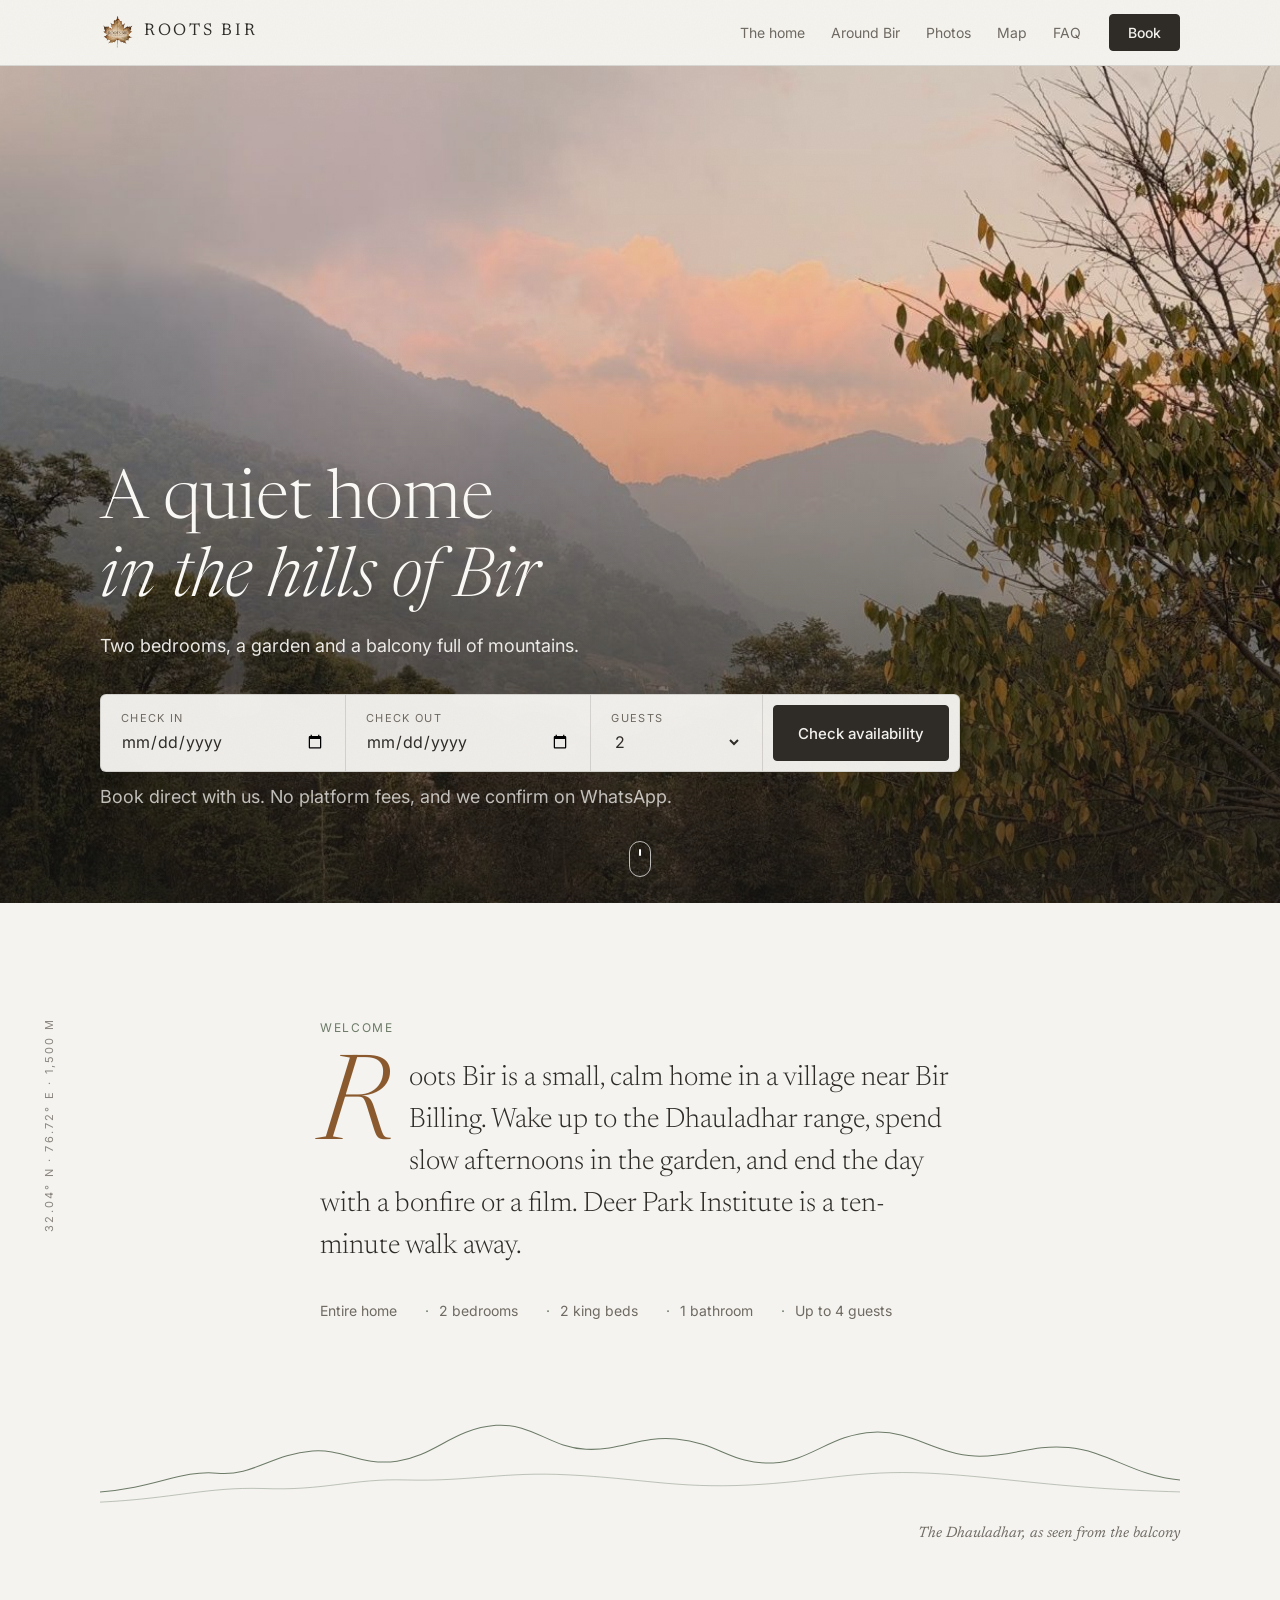
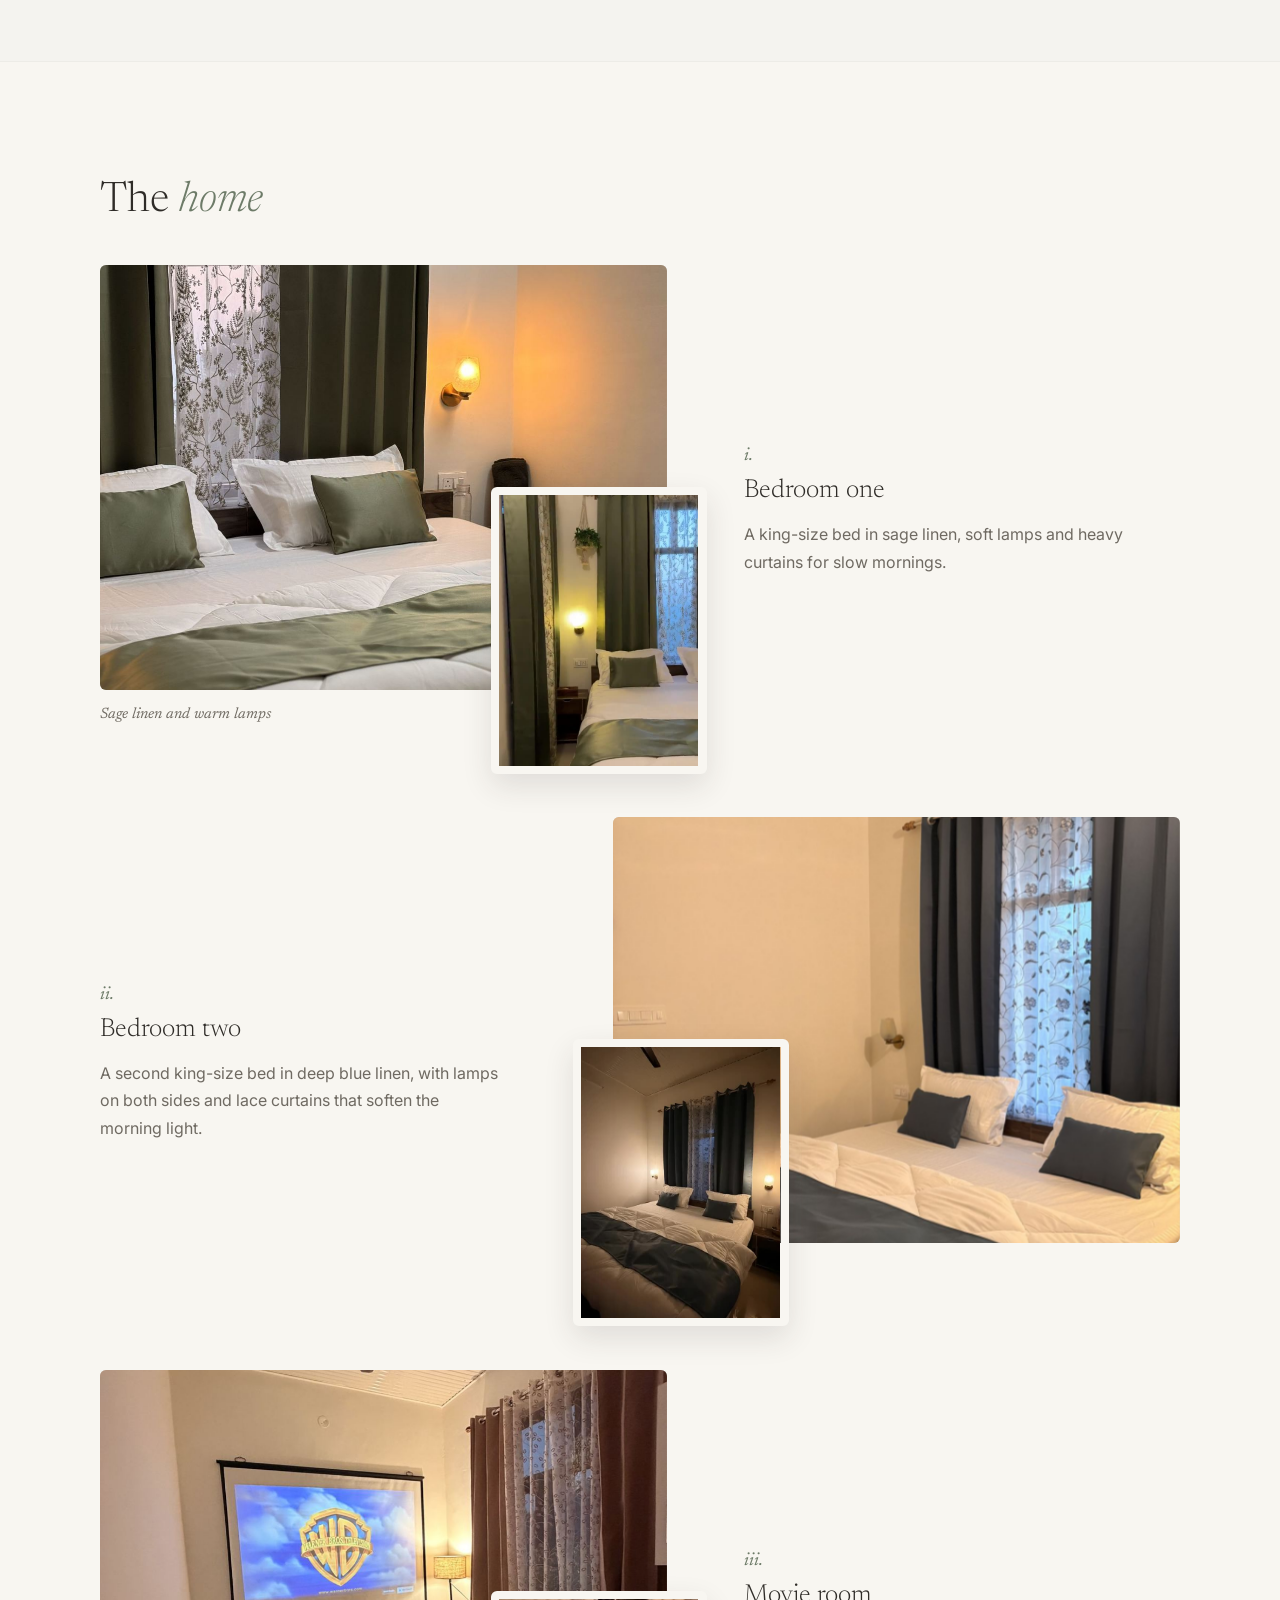
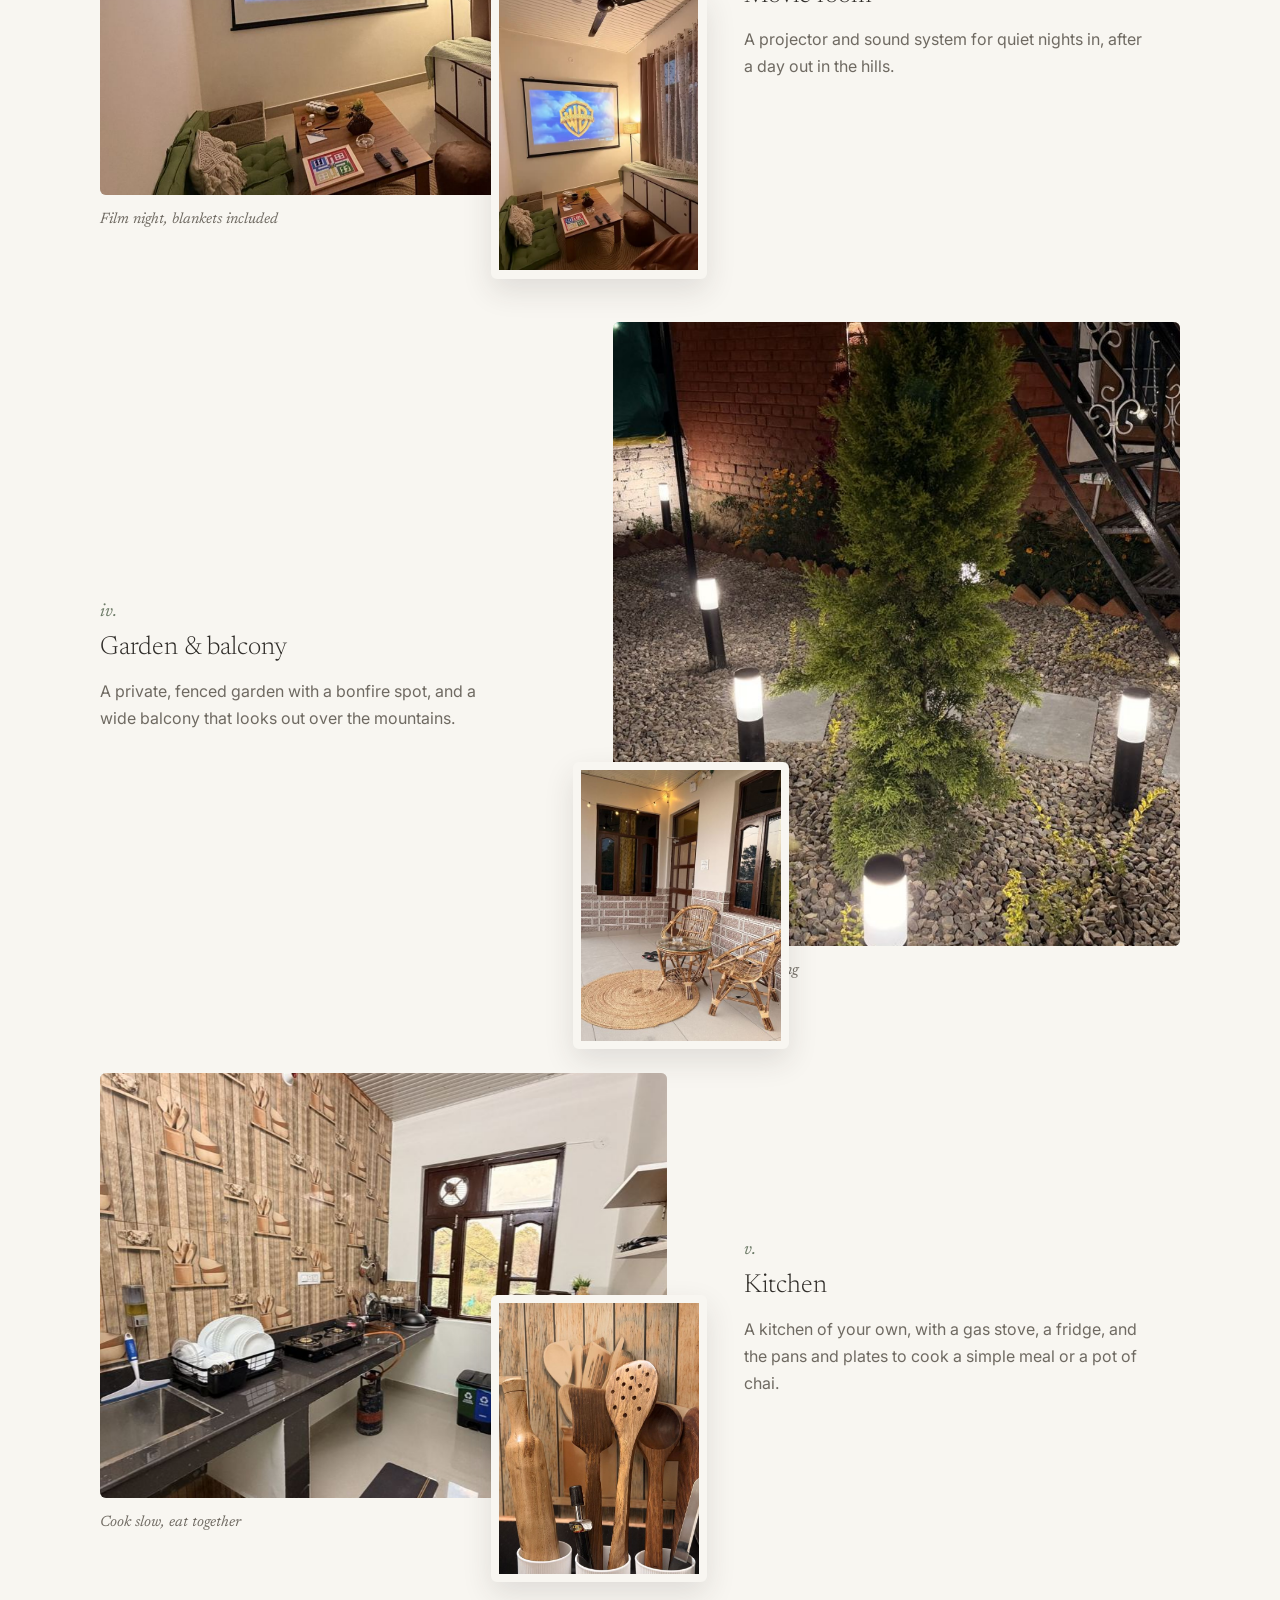
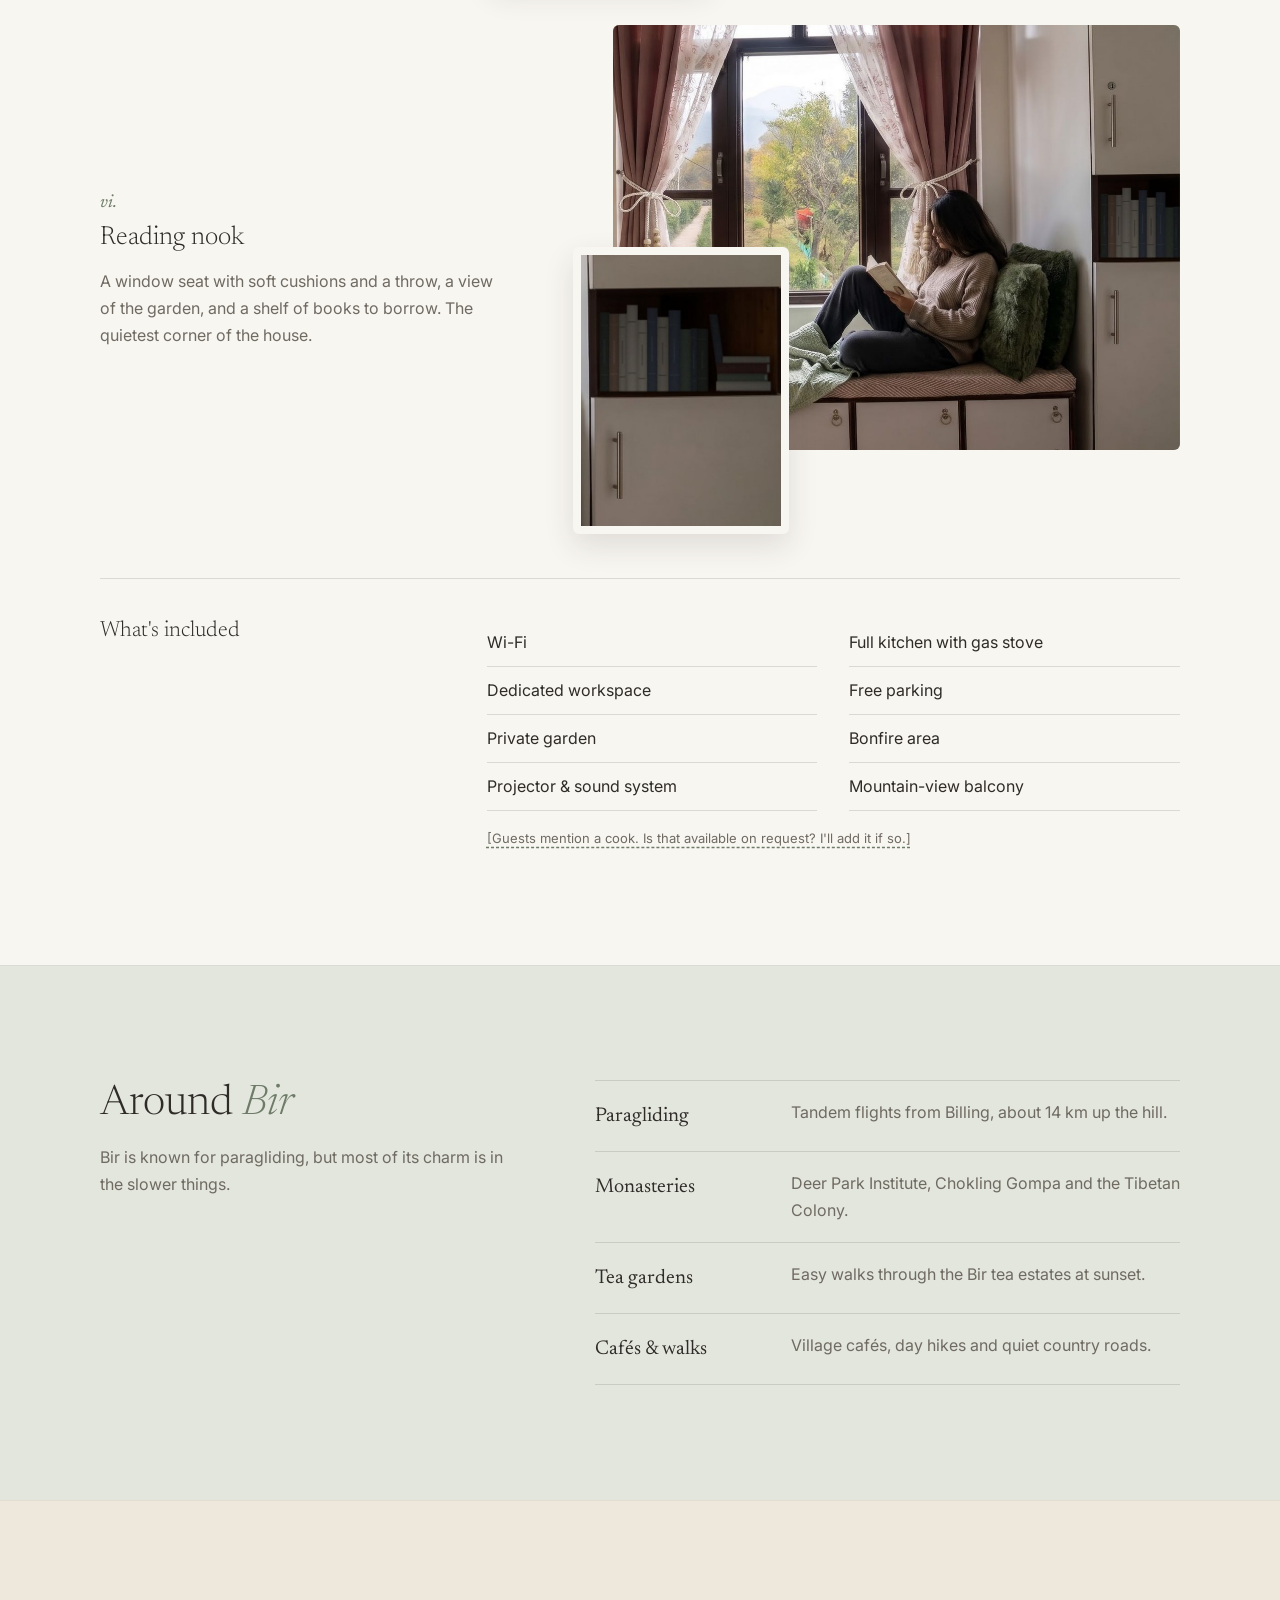
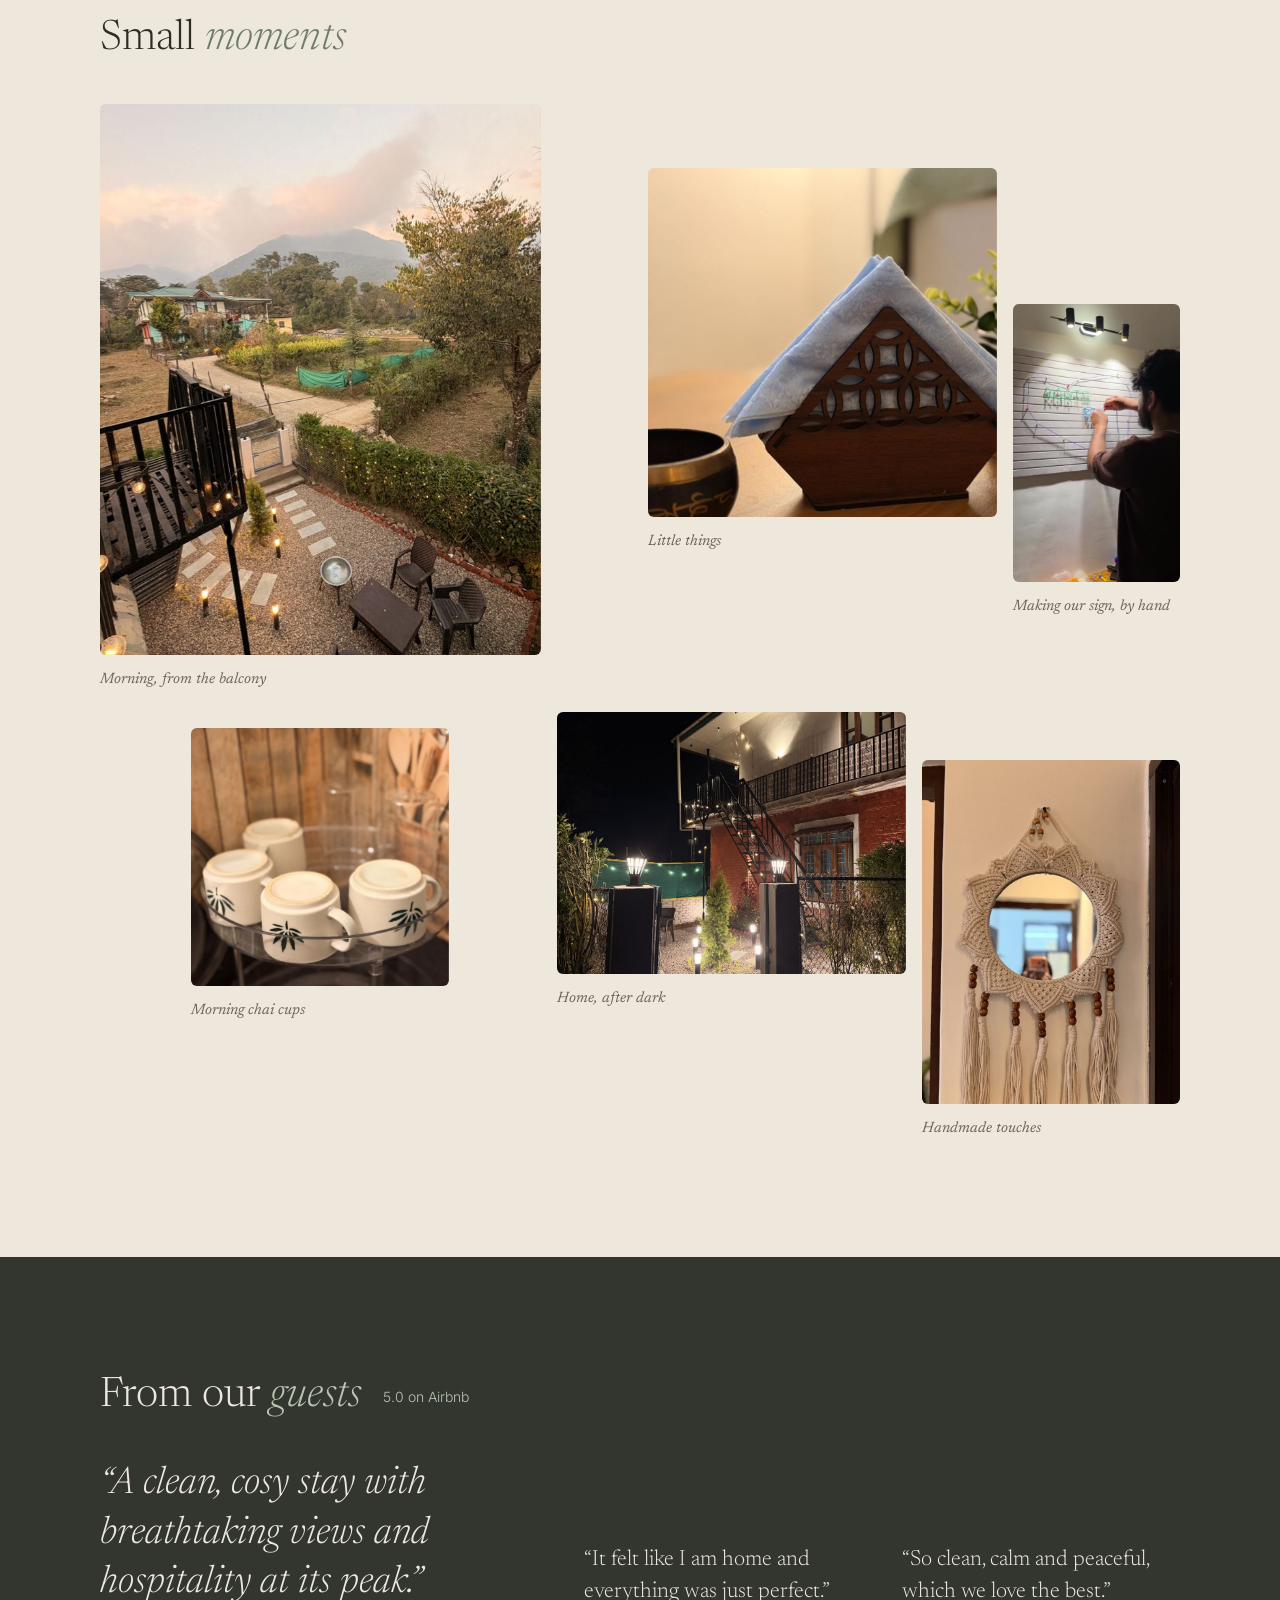
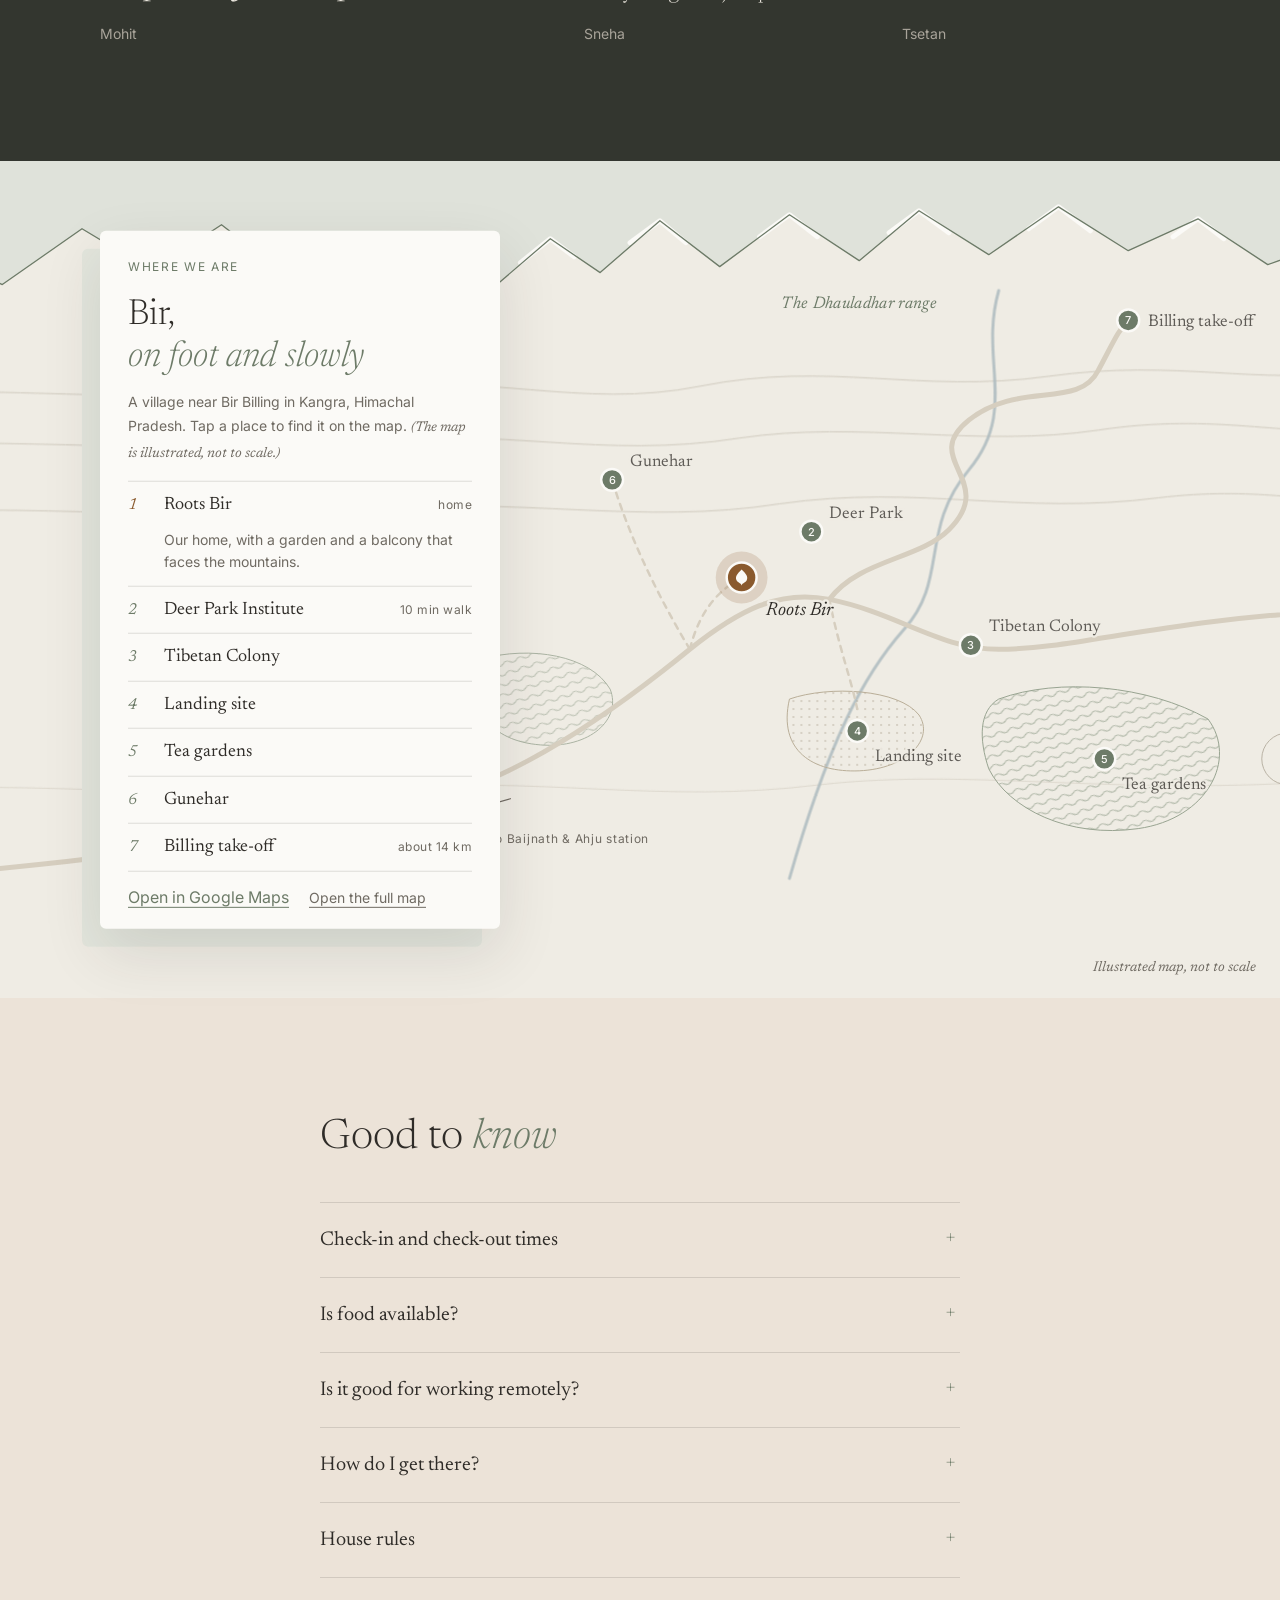
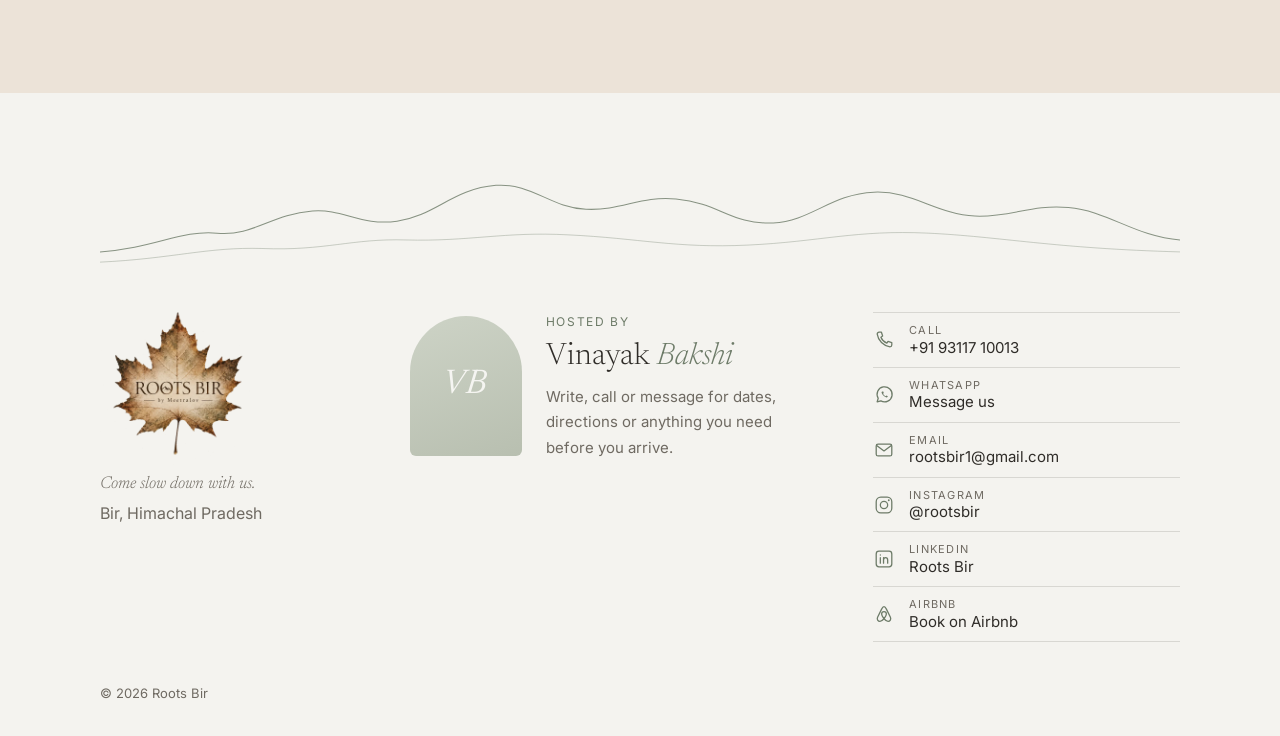
==== index.html @ 194debcd "Guest calendar: no per-date prices, "available" instead of "free" - Dates no longer show a price; lo" ====
<!doctype html>
<html lang="en">
<head>
  <meta charset="utf-8">
  <meta name="viewport" content="width=device-width, initial-scale=1">
  <title>Roots Bir · A quiet home in Bir, Himachal</title>
  <meta name="description" content="Roots Bir is a calm two-bedroom home near Bir Billing, Himachal Pradesh, with a private garden, mountain-view balcony and a movie room.">
  <link rel="preconnect" href="https://fonts.googleapis.com">
  <link rel="preconnect" href="https://fonts.gstatic.com" crossorigin>
  <link href="https://fonts.googleapis.com/css2?family=Newsreader:ital,opsz,wght@0,6..72,300;0,6..72,400;1,6..72,300;1,6..72,400&family=Inter:wght@400;500&display=swap" rel="stylesheet">
  <link rel="icon" type="image/png" href="images/favicon.png">
  <link rel="stylesheet" href="styles.css">
  <link rel="stylesheet" href="map.css">
</head>
<body>

  <!-- Loader: shows for 2 seconds, then fades out (pure CSS, so it can never get stuck) -->
  <div class="loader" aria-hidden="true">
    <div class="loader-inner">
      <img src="images/logo.webp" alt="" class="loader-leaf" width="260" height="263">
      <p class="loader-name">Roots Bir</p>
      <p class="loader-by"><span></span>by Meetralov<span></span></p>
    </div>
  </div>

  <!-- Slim sticky header: name, a few links, one Book button -->
  <header class="top">
    <div class="top-inner">
      <a href="#" class="name"><img class="mark" src="images/logo-mark.png" alt="" width="34" height="34"><span>Roots Bir</span></a>
      <nav class="nav" aria-label="Main">
        <a href="#home">The home</a>
        <a href="#around">Around Bir</a>
        <a href="#photos">Photos</a>
        <a href="#find">Map</a>
        <a href="#faq">FAQ</a>
      </nav>
      <a href="#book" class="btn btn-solid btn-sm">Book</a>
    </div>
  </header>

  <!-- Hero: full-screen time-lapse of the view from the balcony (muted loop), booking bar on top -->
  <section class="hero snap" id="top">
    <video class="hero-video" src="images/hero-timelapse.mp4" poster="images/hero-timelapse-poster.jpg" autoplay muted loop playsinline aria-label="Clouds and light moving over the Dhauladhar, seen from Roots Bir"></video>
    <div class="hero-shade" aria-hidden="true"></div>
    <div class="hero-text">
      <h1>A quiet home <em>in the hills of Bir</em></h1>
      <p>Two bedrooms, a garden and a balcony full of mountains.</p>
      <form class="avail-form" id="avail" aria-label="Check availability">
        <label><span>Check in</span><input type="date" id="ci" required></label>
        <label><span>Check out</span><input type="date" id="co" required></label>
        <label><span>Guests</span>
          <select id="guests"><option>1</option><option selected>2</option><option>3</option><option>4</option></select>
        </label>
        <button type="submit" class="btn btn-solid">Check availability</button>
      </form>
      <p class="avail-note" id="book" aria-live="polite">Bookings are handled securely on Airbnb.</p>
      <button type="button" class="avail-cal-link" id="open-cal" hidden>See available dates</button>
    </div>
    <a class="scroll-cue" href="#intro" aria-label="Scroll to the story"><span></span></a>
  </section>

  <!-- Intro -->
  <section class="block intro snap tone-stone" id="intro" data-label-nav="Welcome">
    <span class="margin-note" aria-hidden="true">32.04° N · 76.72° E · 1,500 m</span>
    <div class="narrow">
      <p class="eyebrow">Welcome</p>
      <p class="intro-text"><span class="drop">R</span>oots Bir is a small, calm home in a village near Bir Billing. Wake up to the Dhauladhar range, spend slow afternoons in the garden, and end the day with a bonfire or a film. Deer Park Institute is a ten-minute walk away.</p>
      <ul class="facts">
        <li>Entire home</li><li>2 bedrooms</li><li>2 king beds</li><li>1 bathroom</li><li>Up to 4 guests</li>
      </ul>
    </div>
    <div class="ridge-wrap"><svg class="ridge" viewBox="0 0 1200 120" preserveAspectRatio="none" aria-hidden="true">
      <path d="M0 96 C60 92 90 70 130 74 C170 78 190 52 236 48 C270 45 290 66 330 60 C372 54 392 22 440 18 C480 15 500 44 540 46 C580 48 600 30 640 34 C690 39 700 64 748 62 C790 60 812 28 860 26 C902 24 930 52 972 54 C1012 56 1034 40 1076 44 C1120 48 1150 78 1200 82" fill="none" stroke="currentColor" stroke-width="1.2" stroke-linecap="round"/>
      <path d="M0 108 C80 104 120 90 180 92 C250 95 280 80 340 82 C410 84 450 72 520 76 C600 80 640 92 720 88 C800 84 840 70 920 74 C1000 78 1060 92 1200 96" fill="none" stroke="currentColor" stroke-width=".8" stroke-linecap="round" opacity=".6"/>
    </svg><p class="ridge-cap">The Dhauladhar, as seen from the balcony</p></div>
  </section>

  <!-- The home: alternating image / text rows -->
  <section class="block snap tone-paper" id="home" data-label-nav="The home">
    <div class="wrap">
      <h2 class="section-title">The <em>home</em></h2>

      <div class="row">
        <figure class="row-fig">
          <div class="photo px row-img" role="img" aria-label="Bedroom with a king bed and sage green linen" style="background-image:url('images/bedroom.jpg')"></div>
          <video class="photo row-inset" src="images/bedroom-pan.mp4" poster="images/bedroom-pan-poster.jpg" autoplay muted loop playsinline aria-label="A slow look around the bedroom"></video>
          <figcaption>Sage linen and warm lamps</figcaption>
        </figure>
        <div class="row-text">
          <span class="row-num">i.</span><h3>Bedroom one</h3>
          <p>A king-size bed in sage linen, soft lamps and heavy curtains for slow mornings.</p>
        </div>
      </div>

      <div class="row flip">
        <figure class="row-fig">
          <div class="photo px row-img" role="img" aria-label="Second bedroom with a king bed and deep blue linen" style="background-image:url('images/bedroom-3.jpg')"></div>
          <video class="photo row-inset" src="images/bedroom2-pan.mp4" poster="images/bedroom2-pan-poster.jpg" autoplay muted loop playsinline aria-label="A slow look around the second bedroom"></video>
          <figcaption>Deep blue, and very still</figcaption>
        </figure>
        <div class="row-text">
          <span class="row-num">ii.</span><h3>Bedroom two</h3>
          <p>A second king-size bed in deep blue linen, with lamps on both sides and lace curtains that soften the morning light.</p>
        </div>
      </div>

      <div class="row">
        <figure class="row-fig">
          <div class="photo px row-img" role="img" aria-label="Movie room with projector screen and floor seating" style="background-image:url('images/movie-room.jpg')"></div>
          <video class="photo row-inset" src="images/movie-room-pan.mp4" poster="images/movie-room-pan-poster.jpg" autoplay muted loop playsinline aria-label="A slow look around the movie room"></video>
          <figcaption>Film night, blankets included</figcaption>
        </figure>
        <div class="row-text">
          <span class="row-num">iii.</span><h3>Movie room</h3>
          <p>A projector and sound system for quiet nights in, after a day out in the hills.</p>
        </div>
      </div>

      <div class="row flip">
        <figure class="row-fig">
          <div class="photo px row-img tall" role="img" aria-label="The garden lit up at night" style="background-image:url('images/garden-night.jpg')"></div>
          <div class="photo row-inset" role="img" aria-label="Balcony with cane chairs" style="background-image:url('images/balcony.jpg')"></div>
          <figcaption>The garden, lit for the evening</figcaption>
        </figure>
        <div class="row-text">
          <span class="row-num">iv.</span><h3>Garden &amp; balcony</h3>
          <p>A private, fenced garden with a bonfire spot, and a wide balcony that looks out over the mountains.</p>
        </div>
      </div>

      <div class="row">
        <figure class="row-fig">
          <div class="photo px row-img" role="img" aria-label="The kitchen with stove and fridge" style="background-image:url('images/kitchen.jpg')"></div>
          <div class="photo row-inset" role="img" aria-label="Wooden spoons by the stove" style="background-image:url('images/kitchen-spoons.jpg')"></div>
          <figcaption>Cook slow, eat together</figcaption>
        </figure>
        <div class="row-text">
          <span class="row-num">v.</span><h3>Kitchen</h3>
          <p>A kitchen of your own, with a gas stove, a fridge, and the pans and plates to cook a simple meal or a pot of chai.</p>
        </div>
      </div>

      <div class="row flip">
        <figure class="row-fig">
          <div class="photo px row-img" role="img" aria-label="Window seat with cushions, a throw and a floor lamp" style="background-image:url('images/reading-nook.jpg')"></div>
          <div class="photo row-inset" role="img" aria-label="Open shelf with books" style="background-image:url('images/reading-shelf.jpg')"></div>
          <figcaption>Pick a book, stay a while</figcaption>
        </figure>
        <div class="row-text">
          <span class="row-num">vi.</span><h3>Reading nook</h3>
          <p>A window seat with soft cushions and a throw, a view of the garden, and a shelf of books to borrow. The quietest corner of the house.</p>
        </div>
      </div>

      <div class="amen">
        <h3>What's included</h3>
        <ul>
          <li>Wi-Fi</li><li>Full kitchen with gas stove</li><li>Dedicated workspace</li><li>Free parking</li>
          <li>Private garden</li><li>Bonfire area</li><li>Projector &amp; sound system</li><li>Mountain-view balcony</li>
        </ul>
        <p class="ph small">[Guests mention a cook. Is that available on request? I'll add it if so.]</p>
      </div>
    </div>
  </section>

  <!-- Around Bir: simple list -->
  <section class="block snap tone-sage" id="around" data-label-nav="Around Bir">
    <div class="wrap two-col">
      <div>
        <h2 class="section-title">Around <em>Bir</em></h2>
        <p class="muted">Bir is known for paragliding, but most of its charm is in the slower things.</p>
      </div>
      <dl class="list">
        <div><dt>Paragliding</dt><dd>Tandem flights from Billing, about 14 km up the hill.</dd></div>
        <div><dt>Monasteries</dt><dd>Deer Park Institute, Chokling Gompa and the Tibetan Colony.</dd></div>
        <div><dt>Tea gardens</dt><dd>Easy walks through the Bir tea estates at sunset.</dd></div>
        <div><dt>Cafés &amp; walks</dt><dd>Village cafés, day hikes and quiet country roads.</dd></div>
      </dl>
    </div>
  </section>

  <!-- Photos: simple even grid -->
  <section class="block snap tone-sand" id="photos" data-label-nav="Moments">
    <div class="wrap">
      <h2 class="section-title">Small <em>moments</em></h2>
      <!-- Photos and clips are in images/ (converted from the originals, location data removed). -->
      <div class="collage">
        <figure class="c1"><div class="photo px" role="img" aria-label="View over the garden from the balcony" style="background-image:url('images/balcony-view.jpg')"></div><figcaption>Morning, from the balcony</figcaption></figure>
        <figure class="c2"><div class="photo px" role="img" aria-label="Napkin holder and singing bowl" style="background-image:url('images/little-things.jpg')"></div><figcaption>Little things</figcaption></figure>
        <figure class="c3"><video class="photo" src="images/making-the-sign.mp4" poster="images/making-the-sign-poster.jpg" autoplay muted loop playsinline aria-label="Making the Roots sign by hand"></video><figcaption>Making our sign, by hand</figcaption></figure>
        <figure class="c4"><div class="photo px" role="img" aria-label="Chai cups" style="background-image:url('images/chai-cups.jpg')"></div><figcaption>Morning chai cups</figcaption></figure>
        <figure class="c5"><div class="photo px" role="img" aria-label="The house lit up at night" style="background-image:url('images/house-night.jpg')"></div><figcaption>Home, after dark</figcaption></figure>
        <figure class="c6"><div class="photo px" role="img" aria-label="Macramé mirror" style="background-image:url('images/mirror.jpg')"></div><figcaption>Handmade touches</figcaption></figure>
      </div>
    </div>
  </section>

  <!-- Reviews -->
  <section class="block snap tone-ink" id="reviews" data-label-nav="Guests">
    <div class="wrap">
      <h2 class="section-title">From our <em>guests</em> <span class="rating">5.0 on Airbnb</span></h2>
      <div class="reviews">
        <figure class="feature"><blockquote>“A clean, cosy stay with breathtaking views and hospitality at its peak.”</blockquote><figcaption>Mohit</figcaption></figure>
        <figure><blockquote>“It felt like I am home and everything was just perfect.”</blockquote><figcaption>Sneha</figcaption></figure>
        <figure><blockquote>“So clean, calm and peaceful, which we love the best.”</blockquote><figcaption>Tsetan</figcaption></figure>
      </div>
    </div>
  </section>

  <!-- Map: illustrated map of Bir, full screen, with the place list on a paper panel -->
  <section class="snap map-section" id="find" data-label-nav="Map">
    <div class="map-stage">
      <!-- The illustrated map fills the screen -->
      <div class="map-canvas">
        <svg viewBox="-440 -20 1440 840" data-vb-wide="-440 -20 1440 840" data-vb-narrow="190 96 720 600" preserveAspectRatio="xMidYMid slice" role="img" aria-labelledby="map-t">
          <title id="map-t">Illustrated map of Bir showing Roots Bir and nearby places</title>
          <defs>
            <pattern id="tea" width="14" height="10" patternUnits="userSpaceOnUse" patternTransform="rotate(-18)">
              <path d="M0 5 Q3.5 2 7 5 T14 5" fill="none" stroke="#8f9c88" stroke-width="1.1" opacity=".7"/>
            </pattern>
            <pattern id="field" width="8" height="8" patternUnits="userSpaceOnUse">
              <circle cx="2" cy="2" r=".9" fill="#a99f8c" opacity=".55"/>
            </pattern>
          </defs>

          <rect x="-500" y="-40" width="1560" height="900" fill="#efece4"/>

          <!-- Dhauladhar: snowy ridge across the north -->
          <g class="ridge-n">
            <path d="M-500 120 L-430 70 L-360 104 L-280 48 L-210 90 L-140 44 L-70 98 L0 150 L70 96 L120 118 L190 58 L240 92 L300 40 L360 86 L430 34 L500 80 L560 30 L630 74 L700 26 L770 70 L840 38 L910 84 L1000 52 L1060 70 L1060 -40 L-500 -40 Z" fill="#dfe2da"/>
            <path d="M160 82 L190 58 L214 76 M270 62 L300 40 L326 62 M400 56 L430 34 L458 56 M530 52 L560 30 L590 52 M670 48 L700 26 L732 50 M815 56 L840 38 L866 58" fill="none" stroke="#fbfaf7" stroke-width="5" stroke-linejoin="round" stroke-linecap="round"/>
            <path d="M-500 120 L-430 70 L-360 104 L-280 48 L-210 90 L-140 44 L-70 98 L0 150 L70 96 L120 118 L190 58 L240 92 L300 40 L360 86 L430 34 L500 80 L560 30 L630 74 L700 26 L770 70 L840 38 L910 84 L1000 52 L1060 70" fill="none" stroke="#6d7b68" stroke-width="1.3" stroke-linejoin="round"/>
            <text x="500" y="128" class="m-region">The Dhauladhar range</text>
          </g>

          <!-- contour lines -->
          <g fill="none" stroke="#c9c3b6" stroke-width="1" opacity=".8">
            <path d="M-500 214 C-380 204 -200 226 0 210 C120 190 220 230 340 206 C470 180 560 214 690 196 C820 178 900 206 1000 190"/>
            <path d="M-500 266 C-360 256 -180 276 0 262 C140 246 240 280 380 258 C500 240 620 268 740 250 C860 232 930 258 1000 248"/>
            <path d="M-500 334 C-340 322 -160 344 0 330 C160 316 280 346 420 324 C560 304 660 336 800 318 C900 306 950 324 1000 318"/>
            <path d="M-500 612 C-320 600 -160 624 0 610 C180 596 300 626 460 606 C620 588 760 620 1000 600" opacity=".6"/>
          </g>

          <!-- stream coming down from the hills -->
          <path d="M640 110 C620 180 660 230 610 290 C560 350 590 400 545 450 C505 495 470 560 430 700" fill="none" stroke="#a9b8bd" stroke-width="3" stroke-linecap="round" opacity=".8"/>

          <!-- tea gardens -->
          <path d="M640 520 C700 498 790 506 850 540 C880 580 850 640 780 650 C710 660 650 630 630 590 C620 560 620 532 640 520 Z" fill="url(#tea)" stroke="#8f9c88" stroke-width="1" opacity=".9"/>
          <path d="M120 480 C170 466 230 476 250 510 C262 540 230 570 180 566 C130 562 104 530 120 480 Z" fill="url(#tea)" stroke="#8f9c88" stroke-width="1" opacity=".7"/>

          <!-- landing field -->
          <path d="M430 520 C470 506 540 510 560 536 C576 560 548 590 500 592 C454 594 418 572 430 520 Z" fill="url(#field)" stroke="#b9ae98" stroke-width="1"/>

          <!-- roads -->
          <g fill="none" stroke-linecap="round" stroke-linejoin="round">
            <path class="road" d="M-500 700 C-300 690 -120 660 0 640 C120 620 220 560 330 470 C380 430 420 410 470 420 C540 434 580 470 640 470 C720 470 800 440 1000 430"/>
            <path class="road" d="M470 420 C500 380 560 380 590 350 C640 300 560 280 610 240 C660 200 720 230 740 190 C756 160 760 150 770 140"/>
            <path class="lane" d="M330 470 C340 430 360 410 382 398"/>
            <path class="lane" d="M330 470 C300 420 270 360 252 300"/>
            <path class="lane" d="M470 420 C480 470 492 500 498 530"/>
          </g>

          <!-- off-map pointer -->
          <g class="m-off">
            <path d="M150 620 L108 632 M108 632 L120 620 M108 632 L122 640" fill="none" stroke="#6f6a62" stroke-width="1.2" stroke-linecap="round"/>
            <text x="130" y="664">to Baijnath &amp; Ahju station</text>
          </g>

          <!-- compass -->
          <g transform="translate(930 580)" class="m-compass">
            <circle r="26" fill="none" stroke="#b9b2a4"/>
            <path d="M0 -20 L6 4 L0 0 L-6 4 Z" fill="#6d7b68"/>
            <text y="-32" text-anchor="middle">N</text>
          </g>

          <!-- pins (positions match the list) -->
          <g class="pins">
            <g class="pin pin-home" data-place="1" transform="translate(382 398)" tabindex="0" role="button" aria-label="1, Roots Bir">
              <circle r="26" class="halo"/>
              <circle r="15" class="dot"/>
              <path d="M0 -8 C4 -4 7 -1 5 3 C3 6 1 5 0 8 C-1 5 -3 6 -5 3 C-7 -1 -4 -4 0 -8 Z" fill="#fbfaf7"/>
              <text class="m-label" x="24" y="38">Roots Bir</text>
            </g>
            <g class="pin" data-place="2" transform="translate(452 352)" tabindex="0" role="button" aria-label="2, Deer Park Institute">
              <circle r="20" class="halo"/><circle r="11" class="dot"/><text class="num" y="4">2</text>
              <text class="m-label" x="18" y="-14">Deer Park</text>
            </g>
            <g class="pin" data-place="3" transform="translate(612 466)" tabindex="0" role="button" aria-label="3, Tibetan Colony">
              <circle r="20" class="halo"/><circle r="11" class="dot"/><text class="num" y="4">3</text>
              <text class="m-label" x="18" y="-14">Tibetan Colony</text>
            </g>
            <g class="pin" data-place="4" transform="translate(498 552)" tabindex="0" role="button" aria-label="4, Landing site">
              <circle r="20" class="halo"/><circle r="11" class="dot"/><text class="num" y="4">4</text>
              <text class="m-label" x="18" y="30">Landing site</text>
            </g>
            <g class="pin" data-place="5" transform="translate(746 580)" tabindex="0" role="button" aria-label="5, Tea gardens">
              <circle r="20" class="halo"/><circle r="11" class="dot"/><text class="num" y="4">5</text>
              <text class="m-label" x="18" y="30">Tea gardens</text>
            </g>
            <g class="pin" data-place="6" transform="translate(252 300)" tabindex="0" role="button" aria-label="6, Gunehar village">
              <circle r="20" class="halo"/><circle r="11" class="dot"/><text class="num" y="4">6</text>
              <text class="m-label" x="18" y="-14">Gunehar</text>
            </g>
            <g class="pin" data-place="7" transform="translate(770 140)" tabindex="0" role="button" aria-label="7, Billing take-off">
              <circle r="20" class="halo"/><circle r="11" class="dot"/><text class="num" y="4">7</text>
              <text class="m-label" x="20" y="6">Billing take-off</text>
            </g>
          </g>
        </svg>
        <p class="map-note">Illustrated map, not to scale</p>
      </div>

      <!-- Two offset paper panels with the place list -->
      <aside class="map-panel">
        <div class="panel-back" aria-hidden="true"></div>
        <div class="panel-front">
          <p class="eyebrow">Where we are</p>
          <h2 class="map-h">Bir, <em>on foot and slowly</em></h2>
          <p class="panel-lede">A village near Bir Billing in Kangra, Himachal Pradesh. Tap a place to find it on the map. <span class="lede-note">(The map is illustrated, not to scale.)</span></p>
          <ol class="places">
            <li data-place="1" class="is-home">
              <button type="button"><span class="n">1</span><span class="t">Roots Bir</span><span class="d">home</span></button>
              <p>Our home, with a garden and a balcony that faces the mountains.</p>
            </li>
            <li data-place="2">
              <button type="button"><span class="n">2</span><span class="t">Deer Park Institute</span><span class="d">10 min walk</span></button>
              <p>A quiet centre for study and meditation, an easy walk from the house.</p>
            </li>
            <li data-place="3">
              <button type="button"><span class="n">3</span><span class="t">Tibetan Colony</span></button>
              <p>Chokling Gompa, small cafés and the heart of Bir's Tibetan community.</p>
            </li>
            <li data-place="4">
              <button type="button"><span class="n">4</span><span class="t">Landing site</span></button>
              <p>Where the paragliders come down. Lovely at sunset, even if you don't fly.</p>
            </li>
            <li data-place="5">
              <button type="button"><span class="n">5</span><span class="t">Tea gardens</span></button>
              <p>The Bir tea estates, for a slow walk between the rows.</p>
            </li>
            <li data-place="6">
              <button type="button"><span class="n">6</span><span class="t">Gunehar</span></button>
              <p>An old village of slate-roofed houses and quiet lanes.</p>
            </li>
            <li data-place="7">
              <button type="button"><span class="n">7</span><span class="t">Billing take-off</span><span class="d">about 14 km</span></button>
              <p>The paragliding take-off, high up the hill road.</p>
            </li>
          </ol>
          <div class="panel-foot">
            <a class="link" href="https://maps.google.com/?q=Bir,+Himachal+Pradesh" target="_blank" rel="noopener">Open in Google Maps</a>
            <a class="link link-quiet" href="map.html">Open the full map</a>
          </div>
        </div>
      </aside>
    </div>
  </section>

  <!-- FAQ -->
  <section class="block snap tone-clay" id="faq" data-label-nav="FAQ">
    <div class="narrow">
      <h2 class="section-title">Good to <em>know</em></h2>
      <details><summary>Check-in and check-out times</summary><p class="ph">[Add your times, e.g. check-in from 1 pm, check-out by 11 am.]</p></details>
      <details><summary>Is food available?</summary><p>The kitchen is fully equipped with a gas stove. <span class="ph">[Add whether a cook or meals can be arranged.]</span></p></details>
      <details><summary>Is it good for working remotely?</summary><p>Yes. There's Wi-Fi and a dedicated workspace.</p></details>
      <details><summary>How do I get there?</summary><p>The nearest airport is Kangra (Gaggal), about two hours away. Overnight buses run from Delhi to Bir. We're happy to help with directions.</p></details>
      <details><summary>House rules</summary><p class="ph">[Add pets, smoking, quiet hours and anything else guests should know.]</p></details>
    </div>
  </section>

  <!-- Closing + footer -->
  <!-- Closing: host and every way to reach us, once -->
  <footer class="foot" id="host">
    <div class="ridge-wrap foot-ridge"><svg class="ridge" viewBox="0 0 1200 120" preserveAspectRatio="none" aria-hidden="true">
      <path d="M0 96 C60 92 90 70 130 74 C170 78 190 52 236 48 C270 45 290 66 330 60 C372 54 392 22 440 18 C480 15 500 44 540 46 C580 48 600 30 640 34 C690 39 700 64 748 62 C790 60 812 28 860 26 C902 24 930 52 972 54 C1012 56 1034 40 1076 44 C1120 48 1150 78 1200 82" fill="none" stroke="currentColor" stroke-width="1.2" stroke-linecap="round"/>
      <path d="M0 108 C80 104 120 90 180 92 C250 95 280 80 340 82 C410 84 450 72 520 76 C600 80 640 92 720 88 C800 84 840 70 920 74 C1000 78 1060 92 1200 96" fill="none" stroke="currentColor" stroke-width=".8" stroke-linecap="round" opacity=".6"/>
    </svg></div>
    <div class="wrap foot-grid">
      <div class="foot-brand">
        <img class="foot-logo" src="images/logo.webp" alt="Roots Bir by Meetralov" width="180" height="182">
        <p class="sign"><em>Come slow down with us.</em></p>
        <p class="muted">Bir, Himachal Pradesh</p>
      </div>
      <div class="foot-host">
        <!-- Replace with Vinayak's photo: images/host.jpg -->
        <div class="host-ph" role="img" aria-label="Photo of Vinayak Bakshi, coming soon"><span>VB</span></div>
        <div>
          <p class="eyebrow">Hosted by</p>
          <h2 class="host-name">Vinayak <em>Bakshi</em></h2>
          <p class="muted">Write, call or message for dates, directions or anything you need before you arrive.</p>
        </div>
      </div>
      <ul class="contact-list">
          <li><a href="tel:+919311710013"><svg viewBox="0 0 24 24" aria-hidden="true"><path d="M6.6 3.5h2.6l1.3 4.1-1.9 1.3a12 12 0 0 0 6.5 6.5l1.3-1.9 4.1 1.3v2.6a2 2 0 0 1-2 2A16.5 16.5 0 0 1 4.6 5.5a2 2 0 0 1 2-2Z"/></svg><span><small>Call</small>+91 93117 10013</span></a></li>
          <li><a href="https://wa.me/919311710013" target="_blank" rel="noopener"><svg viewBox="0 0 24 24" aria-hidden="true"><path d="M4.5 19.5l1.2-3.9A8.2 8.2 0 1 1 8.6 18.4Z"/><path d="M9.3 8.6c.2 2.6 3.2 5.6 5.9 6l1.1-1.2-1.7-.9-.8.8c-1.1-.5-2.3-1.7-2.8-2.8l.8-.8-.8-1.7Z" class="fill"/></svg><span><small>WhatsApp</small>Message us</span></a></li>
          <li><a href="mailto:rootsbir1@gmail.com"><svg viewBox="0 0 24 24" aria-hidden="true"><rect x="3.5" y="5.5" width="17" height="13" rx="2"/><path d="M4 7l8 6 8-6"/></svg><span><small>Email</small>rootsbir1@gmail.com</span></a></li>
          <li><a href="https://www.instagram.com/rootsbir/" target="_blank" rel="noopener"><svg viewBox="0 0 24 24" aria-hidden="true"><rect x="3.5" y="3.5" width="17" height="17" rx="5"/><circle cx="12" cy="12" r="4"/><circle cx="17.2" cy="6.8" r="1" class="fill"/></svg><span><small>Instagram</small>@rootsbir</span></a></li>
          <li><a href="https://www.linkedin.com/showcase/roots-bir/about/" target="_blank" rel="noopener"><svg viewBox="0 0 24 24" aria-hidden="true"><rect x="3.5" y="3.5" width="17" height="17" rx="3"/><path d="M8 10.5v6M8 7.6v.1M11.5 16.5v-6M11.5 13c0-1.6 1-2.6 2.3-2.6 1.4 0 2.2.9 2.2 2.6v3.5"/></svg><span><small>LinkedIn</small>Roots Bir</span></a></li>
          <li><a href="https://www.airbnb.co.in/rooms/1797625331066146081" target="_blank" rel="noopener"><svg viewBox="0 0 24 24" aria-hidden="true"><path d="M12 4c-1.2 0-1.8 1-2.6 2.7L5 15.6c-1 2.2.4 4.4 2.6 4.4 1.5 0 2.8-1 4.4-2.8 1.6 1.8 2.9 2.8 4.4 2.8 2.2 0 3.6-2.2 2.6-4.4L14.6 6.7C13.8 5 13.2 4 12 4Z"/><path d="M12 17.2c-1.6-2-2.6-3.8-2.6-5.2a2.6 2.6 0 0 1 5.2 0c0 1.4-1 3.2-2.6 5.2Z"/></svg><span><small>Airbnb</small>Book on Airbnb</span></a></li>
      </ul>
    </div>
    <p class="wrap copy">© <span id="year"></span> Roots Bir</p>
  </footer>

  <!-- Mobile: booking button always within reach -->
  <a href="#book" class="mobile-book btn btn-solid">Check availability</a>

  <!-- Direct booking: opens after the dates are confirmed free (see booking.js) -->
  <dialog class="book-dialog" id="book-dialog" aria-labelledby="bd-title">
    <button type="button" class="bd-close" aria-label="Close">&times;</button>
    <h2 id="bd-title">Choose your <em>dates</em></h2>
    <!-- Step 1: read top to bottom: status, chosen dates, calendar, then price + Continue -->
    <div class="bd-step1">
      <p class="bd-status" aria-live="polite"></p>
      <div class="bd-dates">
        <div class="bd-date"><span>Check-in</span><b class="bd-ci">Add date</b></div>
        <div class="bd-date"><span>Check-out</span><b class="bd-co">Add date</b></div>
      </div>
      <div class="bd-cal" aria-label="Available dates"></div>
      <div class="bd-bar">
        <div class="bd-total"></div>
        <button type="button" class="btn btn-solid bd-next">Continue</button>
      </div>
    </div>
    <!-- Step 2: guest details -->
    <form class="bd-form" novalidate hidden>
      <button type="button" class="bd-back"><span>&larr; Change</span> <strong class="bd-recap"></strong></button>
      <label><span>Full name</span><input name="name" autocomplete="name" required maxlength="80"></label>
      <label><span>Phone / WhatsApp</span><input name="phone" type="tel" autocomplete="tel" required placeholder="+91" maxlength="20"></label>
      <label><span>Email (optional)</span><input name="email" type="email" autocomplete="email" maxlength="120"></label>
      <label><span>Anything we should know? (optional)</span><textarea name="message" rows="2" maxlength="500"></textarea></label>
      <label class="bd-file"><span>ID proof (optional)</span><input name="idfile" type="file" accept="image/*,application/pdf" multiple>
        <small>Aadhaar, passport or driving licence. Up to 2 photos or a PDF (front and back). Only we can see it. You can also show it at check-in.</small></label>
      <label class="bd-hp" aria-hidden="true">Website<input name="website" tabindex="-1" autocomplete="off"></label>
      <button type="submit" class="btn btn-solid">Request to book</button>
      <p class="bd-fine">No payment now. We confirm your dates on WhatsApp, and your booking is final once the advance is paid by UPI.</p>
    </form>
    <div class="bd-msg" aria-live="polite"></div>
  </dialog>

  <script src="main.js"></script>
  <script src="booking.js"></script>
</body>
</html>
---- styles.css ----
/* =========================================================
   ROOTS BIR · styles (v5, calm + artistic)
   Photo-led, lots of white space, one quiet accent, no flourishes.
   ========================================================= */
:root {
  --bg: #f4f3ef;          /* soft stone */
  --bg-soft: #eae8e2;     /* alternate section */
  --ink: #2f2c28;         /* warm charcoal */
  --muted: #6f6a62;
  --sage: #6d7b68;        /* the one accent: muted sage */
  --leaf: #8a5a2e;        /* russet from the maple-leaf logo, used sparingly */
  --line: rgba(47, 44, 40, .14);
  --photo: #d8d4cb;       /* shown until a photo loads */

  --serif: "Newsreader", Georgia, "Times New Roman", serif;
  --sans: "Inter", system-ui, -apple-system, "Segoe UI", sans-serif;

  --wrap: 1160px;
  --gutter: clamp(16px, 4vw, 40px);
  --space: clamp(72px, 9vw, 120px);
}

* { box-sizing: border-box; margin: 0; padding: 0; }
html { scroll-behavior: smooth; }
body {
  background: var(--bg); color: var(--ink);
  font-family: var(--sans); font-size: 16px; line-height: 1.7;
  -webkit-font-smoothing: antialiased;
}
a { color: inherit; }
h1, h2, h3 { font-family: var(--serif); font-weight: 300; line-height: 1.15; text-wrap: balance; }
h2 { font-size: clamp(30px, 3.4vw, 42px); }
h3 { font-size: 26px; }

.wrap { max-width: var(--wrap); margin: 0 auto; padding: 0 var(--gutter); }
.narrow { max-width: 720px; margin: 0 auto; padding: 0 var(--gutter); }
.block { padding: var(--space) 0; }
.soft { background: var(--bg-soft); }
.section-title { margin-bottom: 40px; }
.eyebrow { font-size: 12px; letter-spacing: .14em; text-transform: uppercase; color: var(--sage); margin-bottom: 18px; }
.muted { color: var(--muted); }
.small { font-size: 13px; }
.ph { text-decoration: underline dashed var(--sage); text-underline-offset: 4px; }
.link { display: inline-block; margin-top: 18px; color: var(--sage); text-underline-offset: 4px; }

.photo { background: var(--photo) center / cover no-repeat; border-radius: 6px; position: relative; }
.photo[data-label]::after {
  content: attr(data-label); position: absolute; left: 14px; bottom: 12px; right: 14px;
  font-size: 12px; color: var(--muted);
}

/* Buttons */
.btn { display: inline-block; text-decoration: none; font: 500 15px var(--sans); border-radius: 4px; padding: 14px 24px; cursor: pointer; border: 1px solid var(--ink); transition: background .2s, color .2s; }
.btn-solid { background: var(--ink); color: var(--bg); }
.btn-solid:hover { background: var(--sage); border-color: var(--sage); }
.btn-sm { padding: 9px 18px; font-size: 14px; }
a:focus-visible, button:focus-visible, input:focus-visible, select:focus-visible, summary:focus-visible { outline: 2px solid var(--sage); outline-offset: 3px; }

/* Header */
.top { position: sticky; top: 0; z-index: 40; background: rgba(244, 243, 239, .94); backdrop-filter: blur(8px); border-bottom: 1px solid var(--line); }
.top-inner { max-width: var(--wrap); margin: 0 auto; padding: 14px var(--gutter); display: flex; align-items: center; gap: 28px; }
.name { font-family: var(--serif); font-size: 24px; text-decoration: none; }
.nav { display: flex; gap: 26px; margin-left: auto; font-size: 14px; }
.nav a { text-decoration: none; color: var(--muted); }
.nav a:hover { color: var(--ink); }

/* Hero */
.hero { position: relative; }
.hero-img { height: min(78vh, 760px); border-radius: 0; }
.hero-img::before { content: ""; position: absolute; inset: 0; background: linear-gradient(to top, rgba(30,28,25,.45), rgba(30,28,25,0) 55%); }
.hero-img[data-label]::after { top: 20px; bottom: auto; left: auto; right: var(--gutter); color: var(--muted); z-index: 1; }
.hero-text { position: absolute; left: 0; right: 0; bottom: 0; max-width: var(--wrap); margin: 0 auto; padding: 0 var(--gutter) clamp(40px, 6vw, 72px); color: #fbfaf7; }
.hero h1 { font-size: clamp(38px, 5.4vw, 68px); max-width: 720px; }
.hero-text p { margin-top: 12px; font-size: 18px; opacity: .92; }

/* Availability bar */
.avail { max-width: var(--wrap); margin: -36px auto 0; padding: 0 var(--gutter); position: relative; z-index: 2; }
.avail-form {
  background: #fbfaf7; border: 1px solid var(--line); border-radius: 6px;
  display: grid; grid-template-columns: 1fr 1fr .7fr auto; gap: 0; align-items: stretch;
  box-shadow: 0 10px 30px rgba(47,44,40,.06);
}
.avail-form label { display: flex; flex-direction: column; padding: 14px 20px; border-right: 1px solid var(--line); min-width: 0; }
.avail-form span { font-size: 11px; letter-spacing: .12em; text-transform: uppercase; color: var(--muted); }
.avail-form input, .avail-form select { border: 0; background: transparent; font: 16px var(--sans); color: var(--ink); padding: 4px 0; width: 100%; }
.avail-form .btn { margin: 10px; }
.avail-note { font-size: 13px; color: var(--muted); margin-top: 12px; }

/* Intro */
.intro-text { font-family: var(--serif); font-weight: 300; font-size: clamp(22px, 2.4vw, 28px); line-height: 1.5; }
.facts { list-style: none; display: flex; flex-wrap: wrap; gap: 8px 28px; margin-top: 32px; font-size: 14px; color: var(--muted); }
.facts li::before { content: "·"; margin-right: 10px; color: var(--sage); }
.facts li:first-child::before { content: none; }

/* Alternating rows */
.row { display: grid; grid-template-columns: 1.3fr 1fr; gap: clamp(32px, 6vw, 88px); align-items: center; margin-bottom: clamp(56px, 7vw, 96px); }
.row.flip { grid-template-columns: 1fr 1.3fr; }
.row.flip .row-fig { order: 2; }
.row-img { aspect-ratio: 4 / 3; }
.row-text p { color: var(--muted); margin-top: 14px; max-width: 400px; }

.amen { border-top: 1px solid var(--line); padding-top: 40px; display: grid; grid-template-columns: 1fr 2fr; gap: 16px 40px; }
.amen h3 { font-size: 22px; }
.amen ul { list-style: none; display: grid; grid-template-columns: 1fr 1fr; gap: 0 32px; }
.amen li { padding: 10px 0; border-bottom: 1px solid var(--line); }
.amen .small { grid-column: 2; color: var(--muted); }

/* Two-column + lists */
.two-col { display: grid; grid-template-columns: 1fr 1.4fr; gap: clamp(32px, 6vw, 88px); align-items: start; }
.two-col .section-title { margin-bottom: 16px; }
.list div { display: grid; grid-template-columns: 180px 1fr; gap: 16px; padding: 18px 0; border-bottom: 1px solid var(--line); }
.list div:first-child { border-top: 1px solid var(--line); }
.list dt { font-family: var(--serif); font-size: 20px; }
.list dd { color: var(--muted); }
.list.compact div { grid-template-columns: 1fr auto; }
.list.compact dt { font-family: var(--sans); font-size: 16px; }

/* Photos */
.grid { display: grid; grid-template-columns: repeat(3, 1fr); gap: 12px; }
.grid .photo { aspect-ratio: 1; }

/* Reviews */
.rating { font-family: var(--sans); font-size: 14px; color: var(--sage); margin-left: 12px; vertical-align: middle; }
.reviews { display: grid; grid-template-columns: repeat(3, 1fr); gap: 40px; }
.reviews blockquote { font-family: var(--serif); font-weight: 300; font-size: 22px; line-height: 1.45; }
.reviews figcaption { margin-top: 14px; font-size: 14px; color: var(--muted); }

/* FAQ */
details { border-bottom: 1px solid var(--line); }
details:first-of-type { border-top: 1px solid var(--line); }
summary { list-style: none; cursor: pointer; padding: 20px 32px 20px 0; position: relative; font-size: 17px; }
summary::-webkit-details-marker { display: none; }
summary::after { content: "+"; position: absolute; right: 4px; top: 16px; font-size: 22px; color: var(--sage); font-weight: 300; }
details[open] summary::after { content: "–"; }
details p { padding: 0 0 22px; color: var(--muted); max-width: 600px; }

/* Footer */
.foot { padding: 56px 0 32px; border-top: 1px solid var(--line); }
.foot-inner { display: flex; justify-content: space-between; gap: 24px; flex-wrap: wrap; }
.foot-name { font-family: var(--serif); font-size: 26px; }
.foot-links { display: flex; gap: 24px; flex-wrap: wrap; font-size: 15px; }
.copy { margin-top: 40px; font-size: 13px; color: var(--muted); }

.mobile-book { display: none; }

/* Responsive */
@media (max-width: 900px) {
  .nav { display: none; }
  .top-inner .btn { margin-left: auto; }
  .avail-form { grid-template-columns: 1fr 1fr; }
  .avail-form label:nth-child(2) { border-right: 0; }
  .avail-form label:nth-child(3) { border-top: 1px solid var(--line); }
  .avail-form .btn { border-top: 0; }
  .row, .row.flip, .two-col, .amen { grid-template-columns: 1fr; }
  .row.flip .row-fig { order: 0; }
  .amen .small { grid-column: 1; }
  .reviews { grid-template-columns: 1fr; gap: 28px; }
}
@media (max-width: 600px) {
  .hero-img { height: 64vh; }
  .amen ul { grid-template-columns: 1fr; }
  .grid { grid-template-columns: 1fr 1fr; gap: 8px; }
  .list div { grid-template-columns: 1fr; gap: 4px; }
  .list.compact div { grid-template-columns: 1fr auto; }
  body { padding-bottom: 72px; }
  .mobile-book {
    display: block; position: fixed; left: 16px; right: 16px; bottom: 16px; z-index: 50;
    text-align: center; box-shadow: 0 8px 24px rgba(47,44,40,.18);
  }
}

/* =========================================================
   v5 · artistic layer (same flow, same colours)
   ========================================================= */
/* faint paper grain over the whole page */
body::after {
  content: ""; position: fixed; inset: 0; pointer-events: none; z-index: 100; opacity: .35; mix-blend-mode: multiply;
  background-image: url("data:image/svg+xml,%3Csvg xmlns='http://www.w3.org/2000/svg' width='160' height='160'%3E%3Cfilter id='n'%3E%3CfeTurbulence type='fractalNoise' baseFrequency='.9' numOctaves='2' stitchTiles='stitch'/%3E%3CfeColorMatrix values='0 0 0 0 .3 0 0 0 0 .28 0 0 0 0 .25 0 0 0 .09 0'/%3E%3C/filter%3E%3Crect width='100%25' height='100%25' filter='url(%23n)'/%3E%3C/svg%3E");
}
em { font-style: italic; font-weight: 300; }
h2 em, h1 em { color: var(--sage); }
.hero h1 em { color: inherit; display: block; }

.name { display: flex; align-items: center; gap: 10px; }
.mark { width: 34px; height: 34px; object-fit: contain; }
.name span { font-size: 17px; letter-spacing: .16em; text-transform: uppercase; }

/* intro */
.intro { position: relative; }
.drop { float: left; font-family: var(--serif); font-size: 4.2em; line-height: .82; margin: .06em .12em 0 0; color: var(--leaf); font-style: italic; }
.margin-note {
  position: absolute; left: var(--gutter); top: var(--space); writing-mode: vertical-rl; transform: rotate(180deg);
  font-size: 11px; letter-spacing: .2em; text-transform: uppercase; color: var(--muted); opacity: .8;
}
.ridge-wrap { max-width: var(--wrap); margin: clamp(56px, 7vw, 88px) auto 0; padding: 0 var(--gutter); color: var(--sage); }
.ridge { width: 100%; height: clamp(50px, 8vw, 110px); display: block; }
.ridge-cap { font-family: var(--serif); font-style: italic; font-size: 15px; color: var(--muted); text-align: right; margin-top: 8px; }

/* rows with an overlapping inset photo and a caption */
.row-fig { position: relative; }
.row-fig figcaption, .collage figcaption { font-family: var(--serif); font-style: italic; font-size: 15px; color: var(--muted); margin-top: 12px; }
.row-img.tall { aspect-ratio: 4 / 4.4; }
.row-inset {
  position: absolute; width: 38%; aspect-ratio: 3 / 4; right: -7%; bottom: -10%;
  border: 8px solid var(--bg); border-radius: 6px; box-shadow: 0 12px 30px rgba(47,44,40,.12);
}
.row.flip .row-inset { right: auto; left: -7%; }
.row-fig:has(.row-inset) figcaption { max-width: 58%; }
.row-num { display: block; font-family: var(--serif); font-style: italic; color: var(--sage); font-size: 18px; margin-bottom: 6px; }
.row-text { padding-top: 24px; }

/* collage instead of an even grid */
.collage { display: grid; grid-template-columns: repeat(12, 1fr); gap: 20px 16px; align-items: start; }
.collage .photo { aspect-ratio: 4 / 5; }
.c1 { grid-column: 1 / 6; } .c1 .photo { aspect-ratio: 4 / 5; }
.c2 { grid-column: 7 / 11; margin-top: 64px; } .c2 .photo { aspect-ratio: 1; }
.c3 { grid-column: 11 / 13; margin-top: 200px; } .c3 .photo { aspect-ratio: 3 / 5; }
.c4 { grid-column: 2 / 5; margin-top: 16px; } .c4 .photo { aspect-ratio: 1; }
.c5 { grid-column: 6 / 10; } .c5 .photo { aspect-ratio: 4 / 3; }
.c6 { grid-column: 10 / 13; margin-top: 48px; } .c6 .photo { aspect-ratio: 3 / 4; }

/* reviews: one featured quote */
.reviews { grid-template-columns: 1.6fr 1fr 1fr; align-items: end; }
.reviews .feature blockquote { font-size: clamp(28px, 3vw, 38px); font-style: italic; line-height: 1.3; }
.reviews .feature blockquote { text-indent: 0; }

/* footer */
.foot { border-top: 0; padding-top: 0; }
.foot-ridge { margin: 0 auto 40px; opacity: .8; }
.sign { font-family: var(--serif); color: var(--muted); font-size: 17px; margin-top: 4px; }

summary { font-family: var(--serif); font-size: 20px; }

@media (max-width: 900px) {
  .margin-note { display: none; }
  .row-inset { right: 4%; bottom: -8%; width: 34%; }
  .row.flip .row-inset { left: auto; right: 4%; }
  .row-text { padding-top: 40px; }
  .reviews { grid-template-columns: 1fr; }
  .collage { grid-template-columns: repeat(6, 1fr); }
  .c1 { grid-column: 1 / 5; } .c2 { grid-column: 3 / 7; margin-top: -40px; }
  .c3 { grid-column: 1 / 3; margin-top: 0; } .c4 { grid-column: 3 / 7; margin-top: 0; }
  .c5 { grid-column: 1 / 5; } .c6 { grid-column: 5 / 7; margin-top: 40px; }
}

video.photo { display: block; object-fit: cover; background: var(--photo); }
.collage video.photo { width: 100%; }
@media (prefers-reduced-motion: reduce) { video.photo { animation: none; } }

.foot-logo { width: 150px; height: auto; display: block; margin-bottom: 6px; }
.foot-inner { align-items: center; }

/* ---------- Loader ---------- */
.loader {
  position: fixed; inset: 0; z-index: 1000; background: var(--bg);
  display: grid; place-items: center;
  animation: loader-out .8s ease 2s forwards;
}
.loader-inner { text-align: center; animation: loader-in 1.1s ease both, loader-zoom .8s ease-in 2s forwards; }
.loader-leaf { width: min(260px, 60vw); height: auto; display: block; margin: 0 auto 22px; }
.loader-name { font-family: var(--serif); font-size: 30px; letter-spacing: .24em; text-transform: uppercase; color: var(--ink); margin-right: -.24em; }
.loader-by { display: flex; align-items: center; justify-content: center; gap: 14px; margin-top: 6px; font-family: var(--serif); font-style: italic; font-size: 17px; color: var(--muted); }
.loader-by span { width: 36px; height: 1px; background: var(--leaf); opacity: .6; }
@keyframes loader-in { from { opacity: 0; transform: translateY(8px); } to { opacity: 1; transform: none; } }
@keyframes loader-out { to { opacity: 0; visibility: hidden; } }
@keyframes loader-zoom { from { transform: scale(1); } to { transform: scale(1.35); } }
@media (prefers-reduced-motion: reduce) { .loader-inner { animation: none; } }

/* =========================================================
   v6 · page-by-page scroll, parallax, hero video, section tones
   ========================================================= */
:root {
  --tone-stone: #f4f3ef;  /* base */
  --tone-paper: #f8f6f1;  /* a touch lighter, for the rooms */
  --tone-sage:  #e3e6dd;  /* pale sage, from the accent */
  --tone-sand:  #eee7db;  /* warm sand */
  --tone-clay:  #ece3d8;  /* pale clay, from the russet leaf */
  --tone-ink:   #33362f;  /* deep moss charcoal, the one dark page */
}
html { scroll-padding-top: 64px; }
.block.snap { min-height: 100vh; min-height: 100svh; display: flex; flex-direction: column; justify-content: center; }
.block.snap > * { width: 100%; }
.block.snap > .margin-note { width: auto; }
.tone-stone { background: var(--tone-stone); }
.tone-paper { background: var(--tone-paper); }
.tone-sage  { background: var(--tone-sage); }
.tone-sand  { background: var(--tone-sand); }
.tone-clay  { background: var(--tone-clay); }
.tone-ink   { background: var(--tone-ink); color: #ece8df; }
.tone-ink h2 em, .tone-ink .rating { color: #b9c4b2; }
.tone-ink .reviews figcaption { color: #a9a49a; }
.tone-paper .row-inset { border-color: var(--tone-paper); }
.tone-sand .collage figcaption, .tone-clay .muted { color: #6a645b; }
.link-quiet { color: var(--muted); font-size: 14px; margin-top: 10px; }
/* soft fade between neighbouring tones */
.block.snap + .block.snap { box-shadow: inset 0 1px 0 rgba(47,44,40,.05); }

/* hero: full screen, photo + framed video window */
.hero { height: 100vh; height: 100svh; min-height: 560px; overflow: hidden; }
.hero-img { height: 100%; }
.hero-window {
  position: absolute; z-index: 2; right: max(var(--gutter), calc((100vw - var(--wrap)) / 2 + var(--gutter)));
  bottom: clamp(72px, 12vh, 140px); width: clamp(180px, 17vw, 250px);
}
.hero-window video {
  display: block; width: 100%; aspect-ratio: 9 / 16; object-fit: cover;
  border: 8px solid var(--bg); border-radius: 120px 120px 6px 6px; /* a soft window arch */
  box-shadow: 0 24px 60px rgba(20,18,15,.35); background: var(--photo);
}
.hero-window figcaption { font-family: var(--serif); font-style: italic; font-size: 15px; color: #f3f0ea; margin-top: 10px; text-align: center; text-shadow: 0 1px 8px rgba(0,0,0,.4); }
.hero-text { padding-right: calc(var(--gutter) + clamp(200px, 20vw, 290px)); padding-bottom: clamp(96px, 14vh, 150px); }
.scroll-cue { position: absolute; left: 50%; bottom: 26px; z-index: 3; width: 22px; height: 36px; margin-left: -11px; border: 1px solid rgba(255,255,255,.7); border-radius: 12px; }
.scroll-cue span { position: absolute; left: 50%; top: 7px; width: 2px; height: 7px; margin-left: -1px; background: #fff; border-radius: 2px; animation: cue 2.4s ease-in-out infinite; }
@keyframes cue { 0% { opacity: 0; transform: translateY(0); } 30% { opacity: 1; } 100% { opacity: 0; transform: translateY(12px); } }
.avail { margin-top: 0; padding-top: 28px; padding-bottom: 8px; }

/* parallax: the photo drifts slowly inside its frame */
.photo.px.px-on { overflow: hidden; background-image: none !important; }
.photo.px > .px-layer { position: absolute; left: 0; right: 0; top: -12%; bottom: -12%; background: center / cover no-repeat; will-change: transform; transform: translate3d(0, var(--py, 0px), 0); }
.hero-img.px > .px-layer { top: -8%; bottom: -16%; }
.hero-img::before { z-index: 1; }

/* section dots */
.dots { position: fixed; right: 22px; top: 50%; transform: translateY(-50%); z-index: 45; display: flex; flex-direction: column; gap: 14px; }
.dots a { position: relative; display: block; width: 9px; height: 9px; border-radius: 50%; border: 1px solid var(--muted); background: transparent; transition: background .3s, transform .3s, border-color .3s; }
.dots a.on { background: var(--sage); border-color: var(--sage); transform: scale(1.25); }
.dots a span { position: absolute; right: 20px; top: 50%; transform: translateY(-50%); white-space: nowrap; font-family: var(--serif); font-style: italic; font-size: 14px; color: var(--muted); opacity: 0; transition: opacity .25s; pointer-events: none; }
.dots a:hover span, .dots a:focus-visible span { opacity: 1; }
.dots.on-dark a { border-color: #cfc9be; }
.dots.on-dark a span { color: #e6e1d7; }

@media (max-width: 900px) {
  .dots { display: none; }
  .block.snap { min-height: 0; }
}
@media (max-width: 600px) {
  .hero { height: 88svh; }
  .hero-img { height: 100%; }
  .hero-window { right: 16px; bottom: auto; top: 84px; width: 120px; }
  .hero-window video { border-width: 5px; border-radius: 60px 60px 5px 5px; }
  .hero-window figcaption { display: none; }
  .hero-text { padding-right: var(--gutter); padding-bottom: 72px; }
  .scroll-cue { display: none; }
}
@media (prefers-reduced-motion: reduce) {
  html { scroll-behavior: auto; }
  .photo.px > .px-layer { transform: none; }
  .scroll-cue span { animation: none; }
}

/* =========================================================
   v7 · time-lapse hero, booking bar on the hero, host
   ========================================================= */
.block.snap { min-height: calc(100vh - 63px); min-height: calc(100svh - 63px); }
.hero { height: calc(100vh - 63px); height: calc(100svh - 63px); }
.hero-video { position: absolute; inset: 0; width: 100%; height: 100%; object-fit: cover; display: block; background: #8a8478; }
.hero-shade { position: absolute; inset: 0; background: linear-gradient(to top, rgba(28,26,22,.62) 0%, rgba(28,26,22,.18) 45%, rgba(28,26,22,0) 70%); }
.hero-text { z-index: 2; padding-right: var(--gutter); padding-bottom: clamp(64px, 10vh, 110px); }
.hero-text .avail-form { margin-top: 32px; max-width: 860px; background: rgba(251,250,247,.94); backdrop-filter: blur(6px); color: var(--ink); }
.hero-text .avail-note { color: rgba(251,250,247,.8); margin-top: 10px; }
.hero-window, .avail:empty { display: none; }

.map-section .map-stage { height: calc(100vh - 63px); height: calc(100svh - 63px); }

.host { display: grid; grid-template-columns: .8fr 1.2fr; gap: clamp(32px, 6vw, 96px); align-items: center; }
.host-photo { max-width: 360px; }
.host-ph { aspect-ratio: 4 / 5; border-radius: 180px 180px 6px 6px; background: linear-gradient(160deg, #cdd3c6, #b8bfb0); display: grid; place-items: center; }
.host-ph span { font-family: var(--serif); font-style: italic; font-size: 64px; color: rgba(251,250,247,.9); letter-spacing: .04em; }
.contact { margin-top: 28px; }
.contact dd a { color: var(--ink); text-underline-offset: 4px; }
.contact div { padding: 14px 0; }

@media (max-width: 900px) {
  .host { grid-template-columns: 1fr; }
  .host-photo { max-width: 240px; }
  .map-section .map-stage { height: auto; }
}
@media (max-width: 600px) {
  .hero { height: auto; min-height: 92svh; }
  .hero-text { position: absolute; padding-bottom: 28px; }
  .hero h1 { font-size: 36px; }
  .hero-text .avail-form { margin-top: 20px; }
}
@media (max-width: 600px) { body.at-top .mobile-book { opacity: 0; pointer-events: none; } .mobile-book { transition: opacity .3s; } }

/* v8 · normal scrolling: no full-page sections */
.block.snap { min-height: 0; display: block; }
.dots { display: none; }

/* v9 · footer = host + contact (links appear once), with icons */
.foot { background: var(--tone-stone); padding-top: clamp(48px, 6vw, 80px); }
.foot-grid { display: grid; grid-template-columns: .8fr 1.3fr 1fr; gap: clamp(32px, 5vw, 72px); align-items: start; }
.foot-host { display: grid; grid-template-columns: 112px 1fr; gap: 24px; align-items: center; }
.foot-host .host-ph { width: 112px; aspect-ratio: 4 / 5; border-radius: 56px 56px 6px 6px; }
.foot-host .host-ph span { font-size: 34px; }
.foot-host .eyebrow { margin-bottom: 6px; }
.host-name { font-size: clamp(26px, 2.4vw, 32px); margin-bottom: 10px; }
.host-name em { color: var(--sage); }
.foot-host .muted { font-size: 15px; }
.contact-list { list-style: none; border-top: 1px solid var(--line); }
.contact-list li { border-bottom: 1px solid var(--line); }
.contact-list a { display: flex; align-items: center; gap: 14px; padding: 10px 0; text-decoration: none; color: var(--ink); transition: color .2s; }
.contact-list a:hover { color: var(--sage); }
.contact-list svg { width: 22px; height: 22px; flex: none; fill: none; stroke: currentColor; stroke-width: 1.4; stroke-linecap: round; stroke-linejoin: round; color: var(--sage); }
.contact-list svg .fill { fill: currentColor; stroke: none; }
.contact-list span { display: flex; flex-direction: column; line-height: 1.3; font-size: 15px; }
.contact-list small { font-size: 11px; letter-spacing: .12em; text-transform: uppercase; color: var(--muted); }
@media (max-width: 900px) {
  .foot-grid { grid-template-columns: 1fr; }
}

/* =========================================================
   Direct booking dialog (booking.js)
   ========================================================= */
.avail-note.is-good { color: #d9e6d2; }
.avail-note.is-bad { color: #ffd9c7; }
.hero-text .avail-note.is-good { color: #d9e6d2; }
.hero-text .avail-note.is-bad { color: #ffd9c7; }
.avail-form .btn:disabled { opacity: .6; cursor: progress; }

.book-dialog {
  width: min(460px, calc(100vw - 32px)); max-height: calc(100vh - 32px); overflow: auto;
  margin: auto; padding: 32px 28px 28px; border: 1px solid var(--line); border-radius: 8px;
  background: #fbfaf7; color: var(--ink); box-shadow: 0 24px 60px rgba(30, 28, 25, .25);
}
.book-dialog [hidden] { display: none !important; }
.book-dialog.bd-wide { width: min(760px, calc(100vw - 32px)); }
.book-dialog { --pad: 28px; }
.bd-status { font-size: 15px; color: var(--muted); margin: -6px 0 16px; }
.bd-status.is-good { color: #2f5d3a; }
.bd-status.is-bad { color: #9a3b1c; }
.bd-pills { display: flex; gap: 8px; flex-wrap: wrap; }
.bd-pills span { background: #2f5d3a; color: #fbfaf7; font-size: 14px; font-weight: 500; padding: 5px 12px; border-radius: 999px; }
.bd-back { display: flex; gap: 8px; align-items: baseline; flex-wrap: wrap; border: 0; background: #f0eee8; border-radius: 6px; padding: 10px 12px; font: 14px var(--sans); color: var(--muted); cursor: pointer; text-align: left; }
.bd-back strong { color: var(--ink); font-weight: 500; }

/* Chosen dates, like two input boxes */
.bd-dates { display: grid; grid-template-columns: 1fr 1fr; border: 1px solid var(--line); border-radius: 8px; background: #fff; margin-bottom: 18px; overflow: hidden; }
.bd-date { padding: 10px 14px; }
.bd-date + .bd-date { border-left: 1px solid var(--line); }
.bd-date span { display: block; font-size: 10px; letter-spacing: .12em; text-transform: uppercase; color: var(--muted); }
.bd-date b { font-weight: 500; font-size: 15px; }
.bd-date.is-active { box-shadow: inset 0 -3px 0 var(--ink); }

/* Guest calendar */
.bd-cal { position: relative; }
.cal-nav { position: absolute; top: -4px; left: 0; right: 0; display: flex; justify-content: space-between; pointer-events: none; }
.cal-arrow { pointer-events: auto; width: 32px; height: 32px; border: 1px solid var(--line); border-radius: 50%; background: #fff; font-size: 18px; line-height: 1; color: var(--ink); cursor: pointer; }
.cal-arrow:disabled { opacity: .3; cursor: default; }
.cal-months { display: grid; grid-template-columns: 1fr; gap: 20px; }
.bd-wide .cal-months { grid-template-columns: repeat(auto-fit, minmax(290px, 1fr)); gap: 32px; }
.cal-title { text-align: center; font-weight: 600; font-size: 15px; margin: 2px 0 10px; }
.cal-grid { display: grid; grid-template-columns: repeat(7, 1fr); gap: 4px; }
.cal-dow { text-align: center; font-size: 11px; color: var(--muted); padding-bottom: 2px; }
.cal-day { position: relative; display: flex; flex-direction: column; align-items: center; justify-content: center; gap: 2px; min-height: 42px; padding: 4px 0; border: 1px solid var(--line); border-radius: 8px; background: #fff; font: 15px var(--sans); color: var(--ink); cursor: pointer; transition: border-color .1s; }
.cal-day:hover:not(:disabled) { border-color: var(--ink); }
.cal-n { font-size: 14px; font-weight: 500; line-height: 1.1; color: var(--ink); }
.cal-p { font-size: 11px; font-weight: 400; line-height: 1.1; color: var(--muted); white-space: nowrap; }
.cal-p:empty { display: none; }
/* Lower price: green tile, bold price with a down arrow */
.cal-day.is-deal { background: #dcefd6; border-color: #a9d19c; }
.cal-day.is-deal .cal-p { color: #1f5a2c; font-weight: 700; }
.cal-day.is-deal .cal-p::before { content: '▼'; font-size: 7px; margin-right: 2px; vertical-align: 1px; }
/* Higher price: amber tile, bold price with an up arrow */
.cal-day.is-peak { background: #fdecd0; border-color: #eec88d; }
.cal-day.is-peak .cal-p { color: #874a07; font-weight: 700; }
.cal-day.is-peak .cal-p::before { content: '▲'; font-size: 7px; margin-right: 2px; vertical-align: 1px; }
.cal-day.is-past { background: none; border-color: transparent; color: #cbc7bd; cursor: default; }
.cal-day.is-booked { background: repeating-linear-gradient(135deg, #f1eee8, #f1eee8 4px, #e4e0d7 4px, #e4e0d7 8px); border-color: transparent; color: #aaa59a; cursor: not-allowed; }
.cal-day.is-booked .cal-n { text-decoration: line-through; }
.cal-day.is-checkout { background: repeating-linear-gradient(135deg, #fff, #fff 4px, #f1eee8 4px, #f1eee8 8px); }
.cal-day.is-range { background: #ecebe6; border-color: #3a3833; }
.cal-day.is-range.is-deal { background: #dcefd6; }
.cal-day.is-range.is-peak { background: #fdecd0; }
.cal-day.is-start, .cal-day.is-end { background: var(--ink); border-color: var(--ink); color: #fbfaf7; }
.cal-day.is-start .cal-p, .cal-day.is-end .cal-p, .cal-day.is-start .cal-n, .cal-day.is-end .cal-n { color: #fbfaf7; }
.cal-day.is-past .cal-n, .cal-day.is-booked .cal-n { color: inherit; }
.cal-legend { display: flex; flex-wrap: wrap; gap: 6px 16px; margin-top: 14px; font-size: 12px; color: var(--muted); }
.cal-legend span::before { content: ''; display: inline-block; width: 12px; height: 12px; border-radius: 3px; margin-right: 6px; vertical-align: -2px; }
.cal-legend .lg-deal::before { background: #dcefd6; border: 1px solid #a9d19c; }
.cal-legend .lg-peak::before { background: #fdecd0; border: 1px solid #eec88d; }
.cal-legend .lg-booked::before { background: repeating-linear-gradient(135deg, #f1eee8, #f1eee8 3px, #ddd8ce 3px, #ddd8ce 6px); }
.cal-legend .lg-note { margin-left: auto; }
.cal-legend .lg-note::before { display: none; }
.cal-wait { font-size: 13px; color: var(--muted); margin-top: 8px; }

/* Price + Continue, stuck to the bottom of the box so it is always in view */
.bd-bar { position: sticky; bottom: calc(-1 * var(--pad)); display: flex; align-items: center; justify-content: space-between; gap: 16px;
  margin: 18px calc(-1 * var(--pad)) calc(-1 * var(--pad)); padding: 14px var(--pad); background: #fbfaf7; border-top: 1px solid var(--line); box-shadow: 0 -8px 20px rgba(30,28,25,.06); }
.bd-bar .btn { flex: 0 0 auto; padding-left: 28px; padding-right: 28px; }
.bd-price { font-size: 14px; color: var(--muted); line-height: 1.3; }
.bd-price strong { font-size: 22px; font-weight: 600; color: var(--ink); }
.bd-price s { font-size: 15px; margin-right: 2px; }
.bd-price-sub { font-size: 13px; }
.bd-price-sub.is-save { color: #1f5a2c; font-weight: 600; }

.avail-cal-link { border: 0; background: none; padding: 0; margin-top: 8px; font: 14px var(--sans); color: inherit; text-decoration: underline; text-underline-offset: 3px; cursor: pointer; opacity: .9; }
.hero-text .avail-cal-link { color: #fbfaf7; }
@media (max-width: 420px) { .book-dialog { --pad: 16px; padding: 24px 16px 16px; } .cal-day { min-height: 40px; } .cal-n { font-size: 14px; } .cal-p { font-size: 10.5px; letter-spacing: -.01em; } .cal-grid { gap: 3px; } }
.book-dialog::backdrop { background: rgba(30, 28, 25, .55); backdrop-filter: blur(2px); }
.book-dialog h2 { font-size: 30px; margin-bottom: 14px; }
.book-dialog h2 em { color: var(--sage); }
.bd-close { position: absolute; top: 10px; right: 14px; border: 0; background: none; font-size: 28px; line-height: 1; color: var(--muted); cursor: pointer; padding: 4px 8px; }
.bd-summary { list-style: none; padding: 14px 0; margin-bottom: 18px; border-top: 1px solid var(--line); border-bottom: 1px solid var(--line); font-size: 15px; }
.bd-summary li + li { color: var(--muted); }
.bd-summary li:last-child { color: var(--ink); font-weight: 500; }
.bd-form { display: grid; gap: 14px; }
.bd-form[hidden] { display: none; }
.bd-form label { display: flex; flex-direction: column; gap: 4px; }
.bd-form span { font-size: 11px; letter-spacing: .12em; text-transform: uppercase; color: var(--muted); }
.bd-form input, .bd-form textarea { font: 16px var(--sans); color: var(--ink); background: #fff; border: 1px solid var(--line); border-radius: 4px; padding: 10px 12px; width: 100%; }
.bd-form textarea { resize: vertical; }
.bd-form .btn { width: 100%; margin-top: 4px; }
.bd-form .btn:disabled { opacity: .6; cursor: progress; }
.bd-file input { padding: 8px; font-size: 14px; }
.bd-file small { font-size: 12px; color: var(--muted); line-height: 1.4; }
.bd-price s { color: var(--muted); font-weight: 400; margin-right: 2px; }
.bd-price strong { font-weight: 600; }
.bd-save { display: inline-block; margin-left: 8px; font-size: 12px; color: #2f5d3a; background: #e8f0e9; padding: 1px 6px; border-radius: 3px; }
.bd-msg.is-good p.bd-warn { color: #9a3b1c; margin: 0 0 14px; }
.bd-hp { position: absolute; left: -9999px; width: 1px; height: 1px; overflow: hidden; }
.bd-fine { font-size: 13px; color: var(--muted); line-height: 1.5; }
.bd-msg { margin-top: 14px; font-size: 15px; }
.bd-msg.is-bad { color: #9a3b1c; }
.bd-msg.is-good p { margin: 8px 0 18px; color: var(--muted); }
.bd-msg.is-good .btn { width: 100%; text-align: center; }
.bd-pay { margin: 4px 0 18px; padding: 16px; border: 1px solid var(--line); border-radius: 6px; background: #fff; text-align: center; }
.bd-pay-title { font-weight: 500; color: var(--ink); margin: 0 0 12px; }
.bd-msg.is-good .bd-pay .bd-pay-btn { width: 100%; }
.bd-qr { display: flex; justify-content: center; margin: 14px 0 8px; }
.bd-qr svg { width: 168px; height: 168px; }
.bd-msg.is-good .bd-pay p.bd-fine { margin: 6px 0 0; }
.bd-msg.is-good .btn.bd-wa { width: 100%; text-align: center; background: transparent; color: var(--ink); }
.bd-msg.is-good .btn.bd-wa:hover { background: var(--bg-soft); }
@media (max-width: 600px) { .bd-qr { display: none; } }
---- map.css ----
/* =========================================================
   ROOTS BIR · map page
   A full-screen illustrated map with two offset paper panels.
   ========================================================= */
.map-stage { position: relative; height: calc(100vh - 63px); height: calc(100svh - 63px); }
.map-canvas { position: absolute; inset: 0; }
.map-canvas svg { width: 100%; height: 100%; display: block; }
.map-note { position: absolute; right: 24px; bottom: 18px; font-family: var(--serif); font-style: italic; font-size: 14px; color: var(--muted); }

/* map text + marks */
.m-region { font-family: var(--serif); font-style: italic; font-size: 17px; fill: #6d7b68; text-anchor: middle; letter-spacing: .02em; }
.m-off text, .m-compass text { font-family: var(--sans); font-size: 12px; fill: #6f6a62; letter-spacing: .06em; }
.road { stroke: #d6cebf; stroke-width: 5; }
.lane { stroke: #d6cebf; stroke-width: 2.5; stroke-dasharray: 6 6; }

.pin { cursor: pointer; outline: none; }
.pin .dot { fill: #6d7b68; stroke: #fbfaf7; stroke-width: 2.5; transition: fill .3s; }
.pin .halo { fill: #6d7b68; opacity: 0; transition: opacity .3s, r .3s; }
.pin .num { font-family: var(--sans); font-size: 11px; font-weight: 500; fill: #fbfaf7; text-anchor: middle; pointer-events: none; }
.pin .m-label { font-family: var(--serif); font-size: 17px; fill: #2f2c28; paint-order: stroke; stroke: #efece4; stroke-width: 5px; stroke-linejoin: round; opacity: .75; transition: opacity .3s; }
.pin-home .dot { fill: #8a5a2e; }
.pin-home .halo { fill: #8a5a2e; }
.pin-home .m-label { font-style: italic; font-size: 19px; opacity: 1; }
.pin:hover .m-label, .pin:focus-visible .m-label, .pin.on .m-label { opacity: 1; }
.pin.on .halo { opacity: .18; animation: halo 2.6s ease-in-out infinite; }
.pin:focus-visible .dot { stroke: #2f2c28; }
@keyframes halo { 0%, 100% { opacity: .1; } 50% { opacity: .26; } }

/* offset panels */
.map-panel { position: absolute; z-index: 5; left: max(var(--gutter), calc((100vw - var(--wrap)) / 2 + var(--gutter))); top: 50%; transform: translateY(-50%); width: min(400px, 40vw); }
.panel-back { position: absolute; inset: 0; transform: translate(-18px, 18px); background: var(--tone-sage, #e3e6dd); border-radius: 6px; }
.panel-front { position: relative; background: #fbfaf7; border-radius: 6px; padding: 34px 32px 26px; box-shadow: 0 24px 60px rgba(47,44,40,.12); max-height: calc(100svh - 140px); overflow: auto; }
.panel-front h1 { font-size: clamp(30px, 2.8vw, 40px); margin-bottom: 12px; }
.panel-front h1 em { display: block; color: var(--sage); }
.panel-lede { color: var(--muted); font-size: 15px; margin-bottom: 22px; }

.places { list-style: none; border-top: 1px solid var(--line); }
.places li { border-bottom: 1px solid var(--line); }
.places button { all: unset; box-sizing: border-box; cursor: pointer; width: 100%; display: grid; grid-template-columns: 26px 1fr auto; align-items: baseline; gap: 10px; padding: 11px 0; }
.places button:focus-visible { outline: 2px solid var(--sage); outline-offset: 2px; }
.places .n { font-family: var(--serif); font-style: italic; color: var(--sage); font-size: 16px; }
.places .t { font-family: var(--serif); font-size: 19px; }
.places .d { font-size: 12px; color: var(--muted); letter-spacing: .04em; }
.places li.is-home .n { color: var(--leaf); }
.places p { max-height: 0; overflow: hidden; opacity: 0; color: var(--muted); font-size: 14px; line-height: 1.6; padding-left: 36px; transition: max-height .4s ease, opacity .4s ease, padding .4s ease; }
.places li.on p { max-height: 90px; opacity: 1; padding-bottom: 12px; }
.places li.on .t { color: var(--ink); }
.panel-foot { display: flex; gap: 20px; align-items: baseline; flex-wrap: wrap; }
.panel-foot .link { margin-top: 18px; }

@media (max-width: 900px) {

  .map-stage { height: auto; }
  .map-canvas { position: relative; height: auto; aspect-ratio: 720 / 600; background: #efece4; }
  .pin .m-label { font-size: 24px; stroke-width: 6px; }
  .pin-home .m-label { font-size: 26px; }
  .m-region { font-size: 22px; }
  .map-panel { position: relative; left: auto; top: auto; transform: none; width: auto; margin: -40px 16px 40px; }
  .panel-back { transform: translate(-8px, 8px); }
  .panel-front { max-height: none; padding: 26px 22px 20px; }
  .map-note { display: none; }
}
@media (prefers-reduced-motion: reduce) { .pin.on .halo { animation: none; } }
.lede-note { font-style: italic; font-family: var(--serif); }

/* map as a full-screen section (home page and map page) */
.map-section { position: relative; background: #efece4; }
.map-h { font-size: clamp(30px, 2.8vw, 40px); margin-bottom: 12px; }
.map-h em { display: block; color: var(--sage); }
.map-section .panel-front { max-height: calc(100svh - 63px - 56px); padding: 26px 28px 18px; }
.map-section .panel-lede { font-size: 14px; margin-bottom: 14px; }
.map-section .places button { padding: 8px 0; }
.map-section .places .t { font-size: 18px; }
.map-section .panel-foot .link { margin-top: 12px; }
@media (max-width: 900px) { .map-section .panel-front { max-height: none; } }
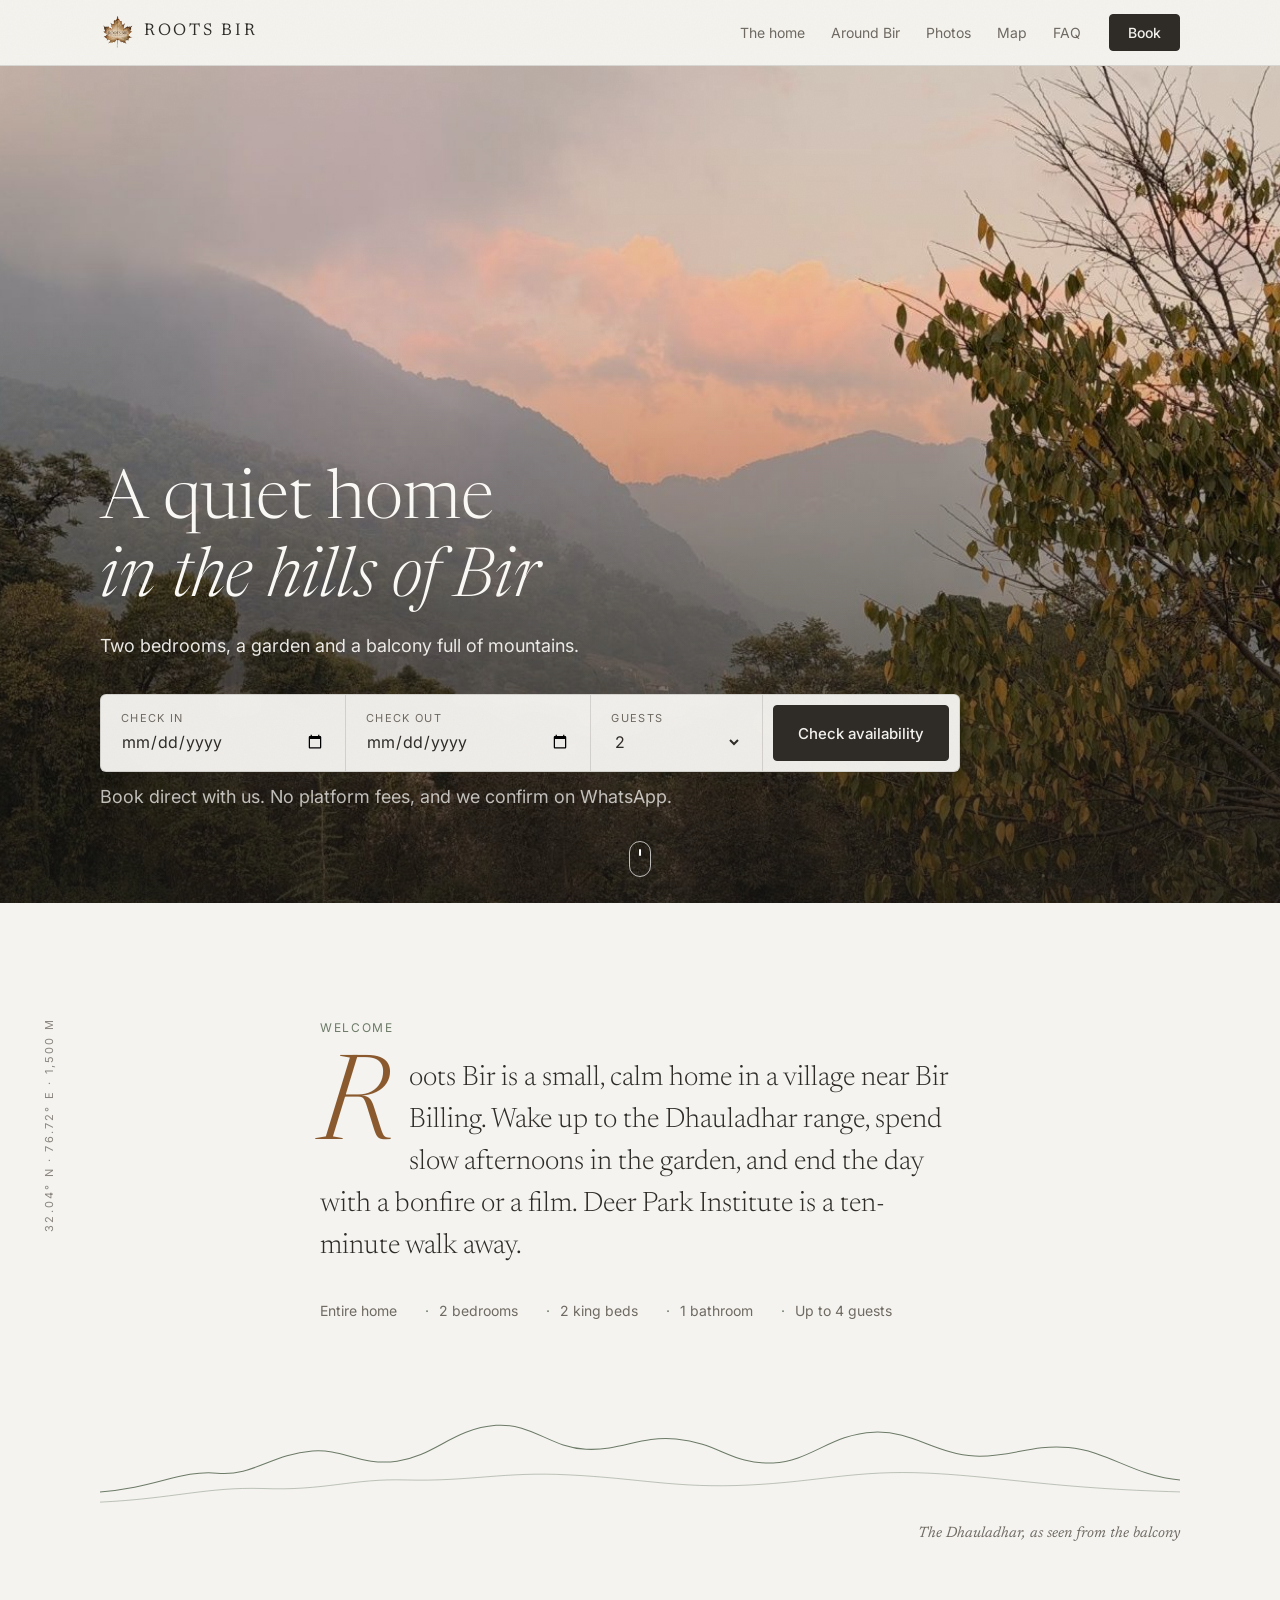
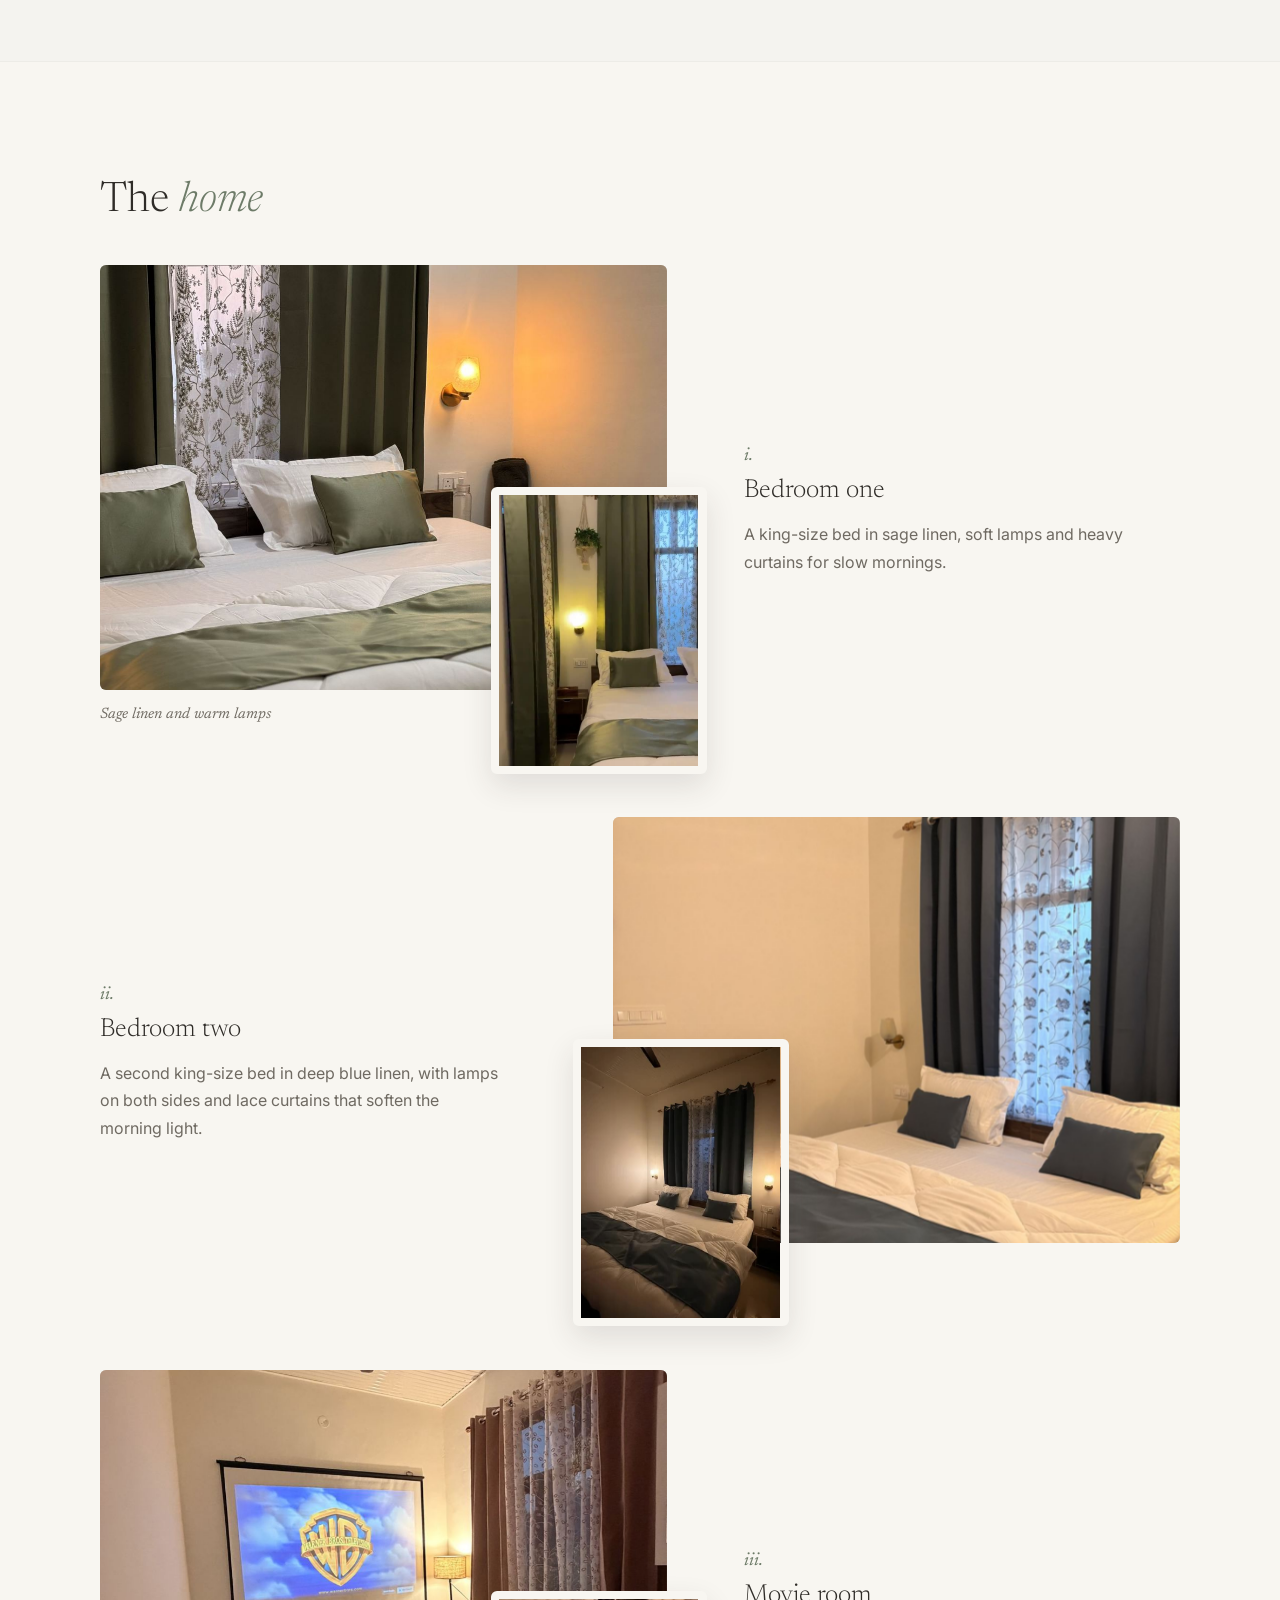
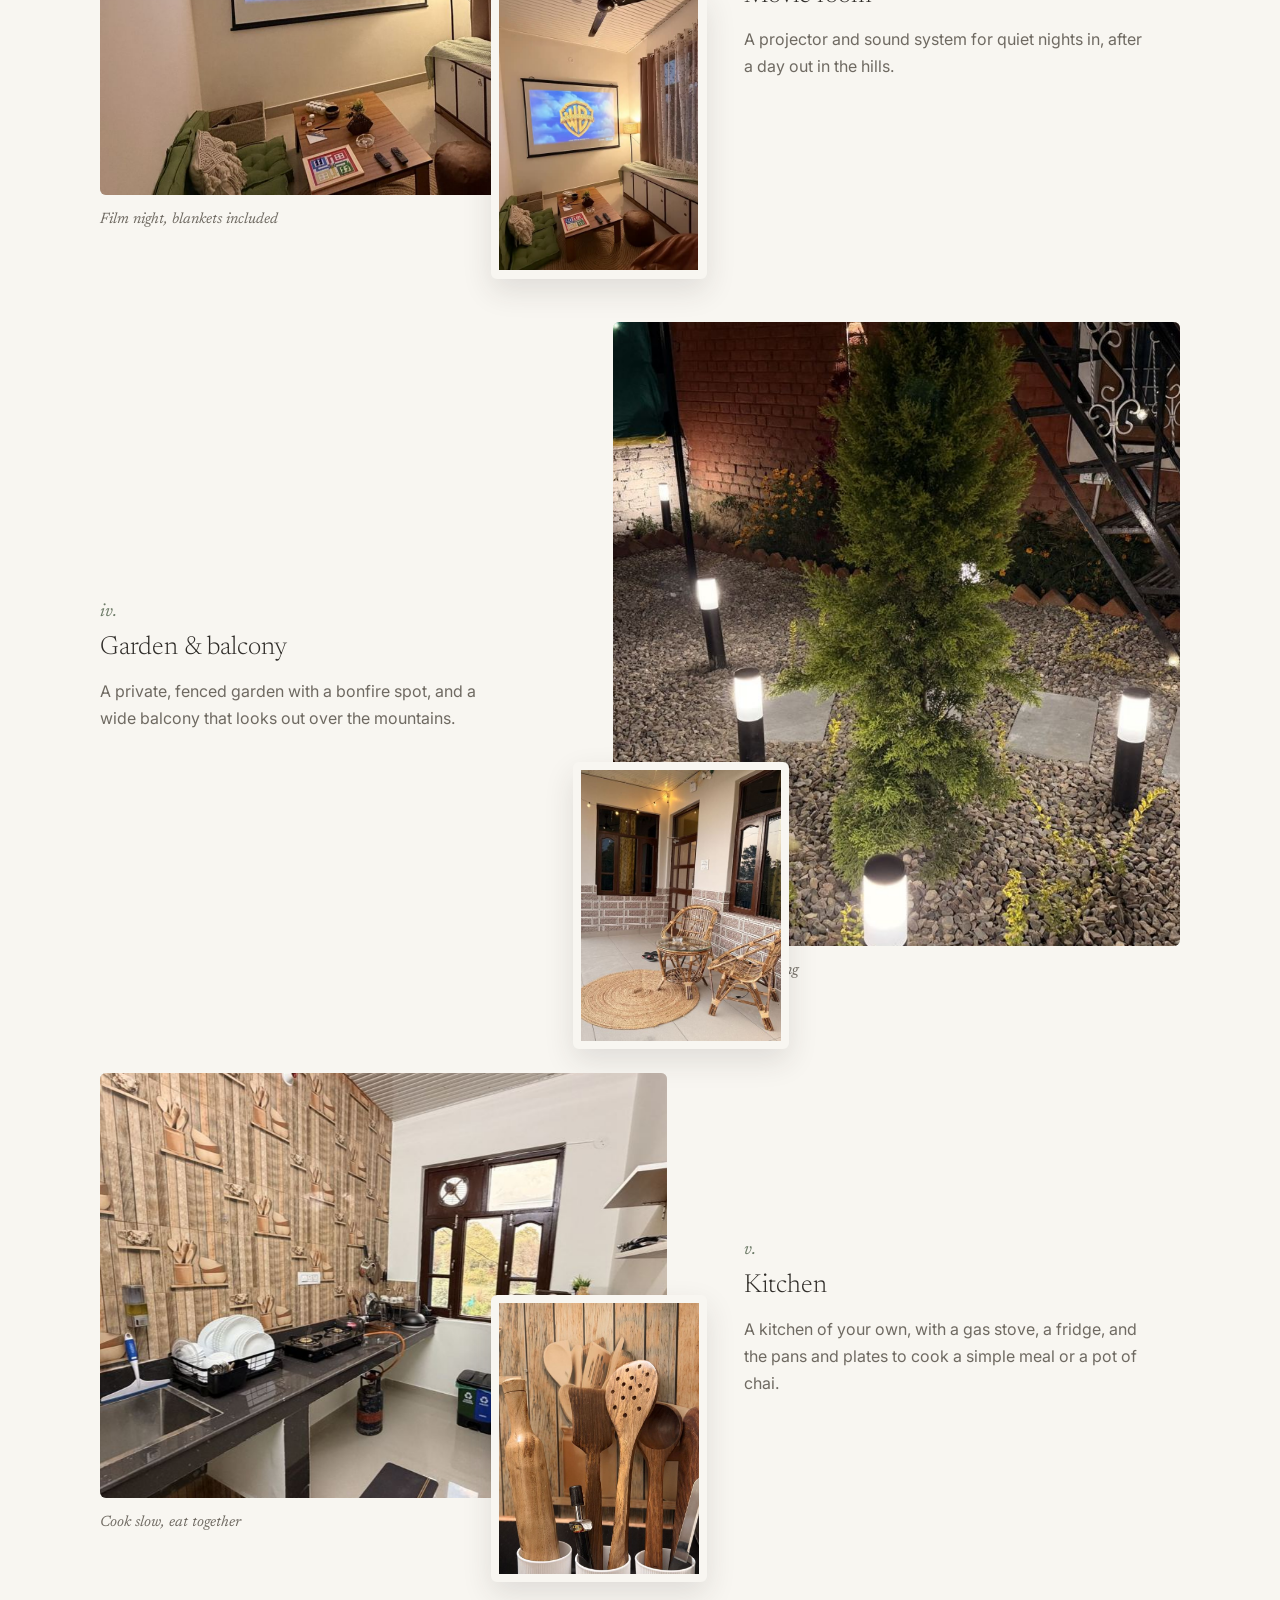
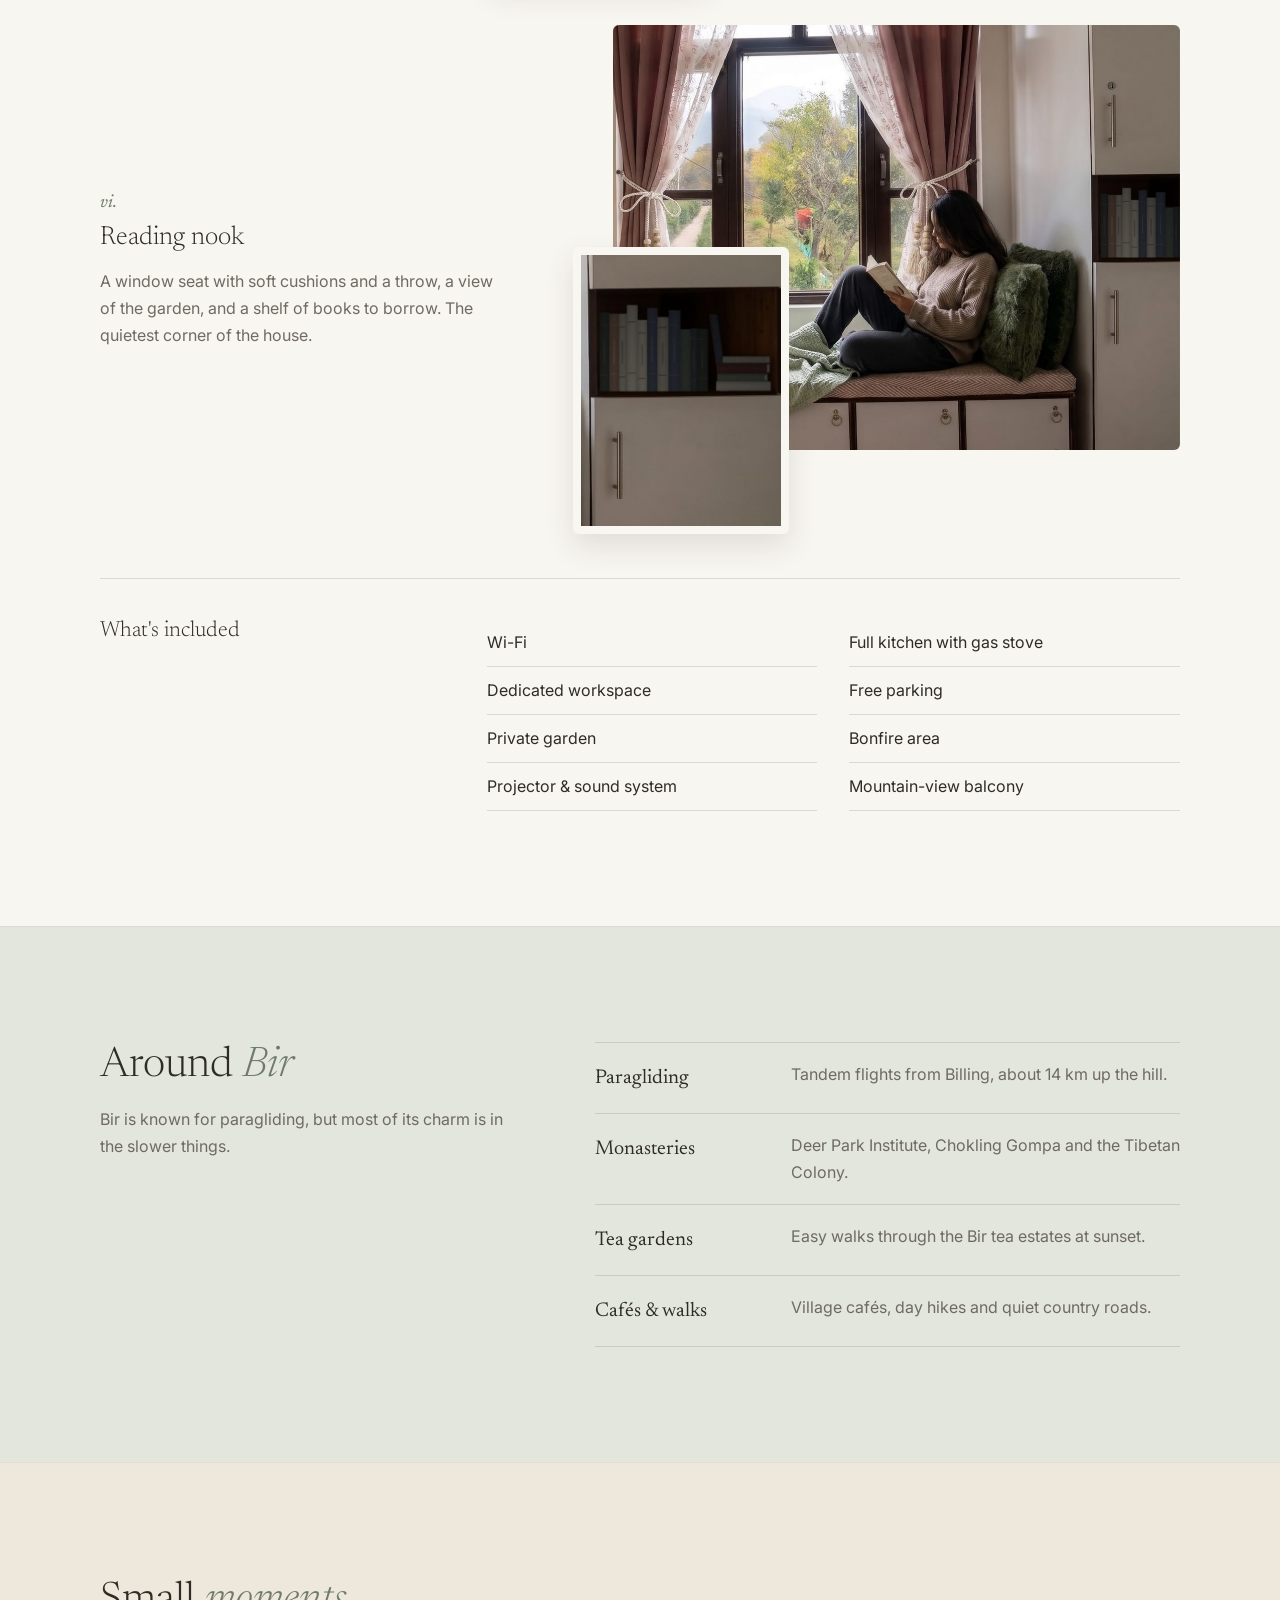
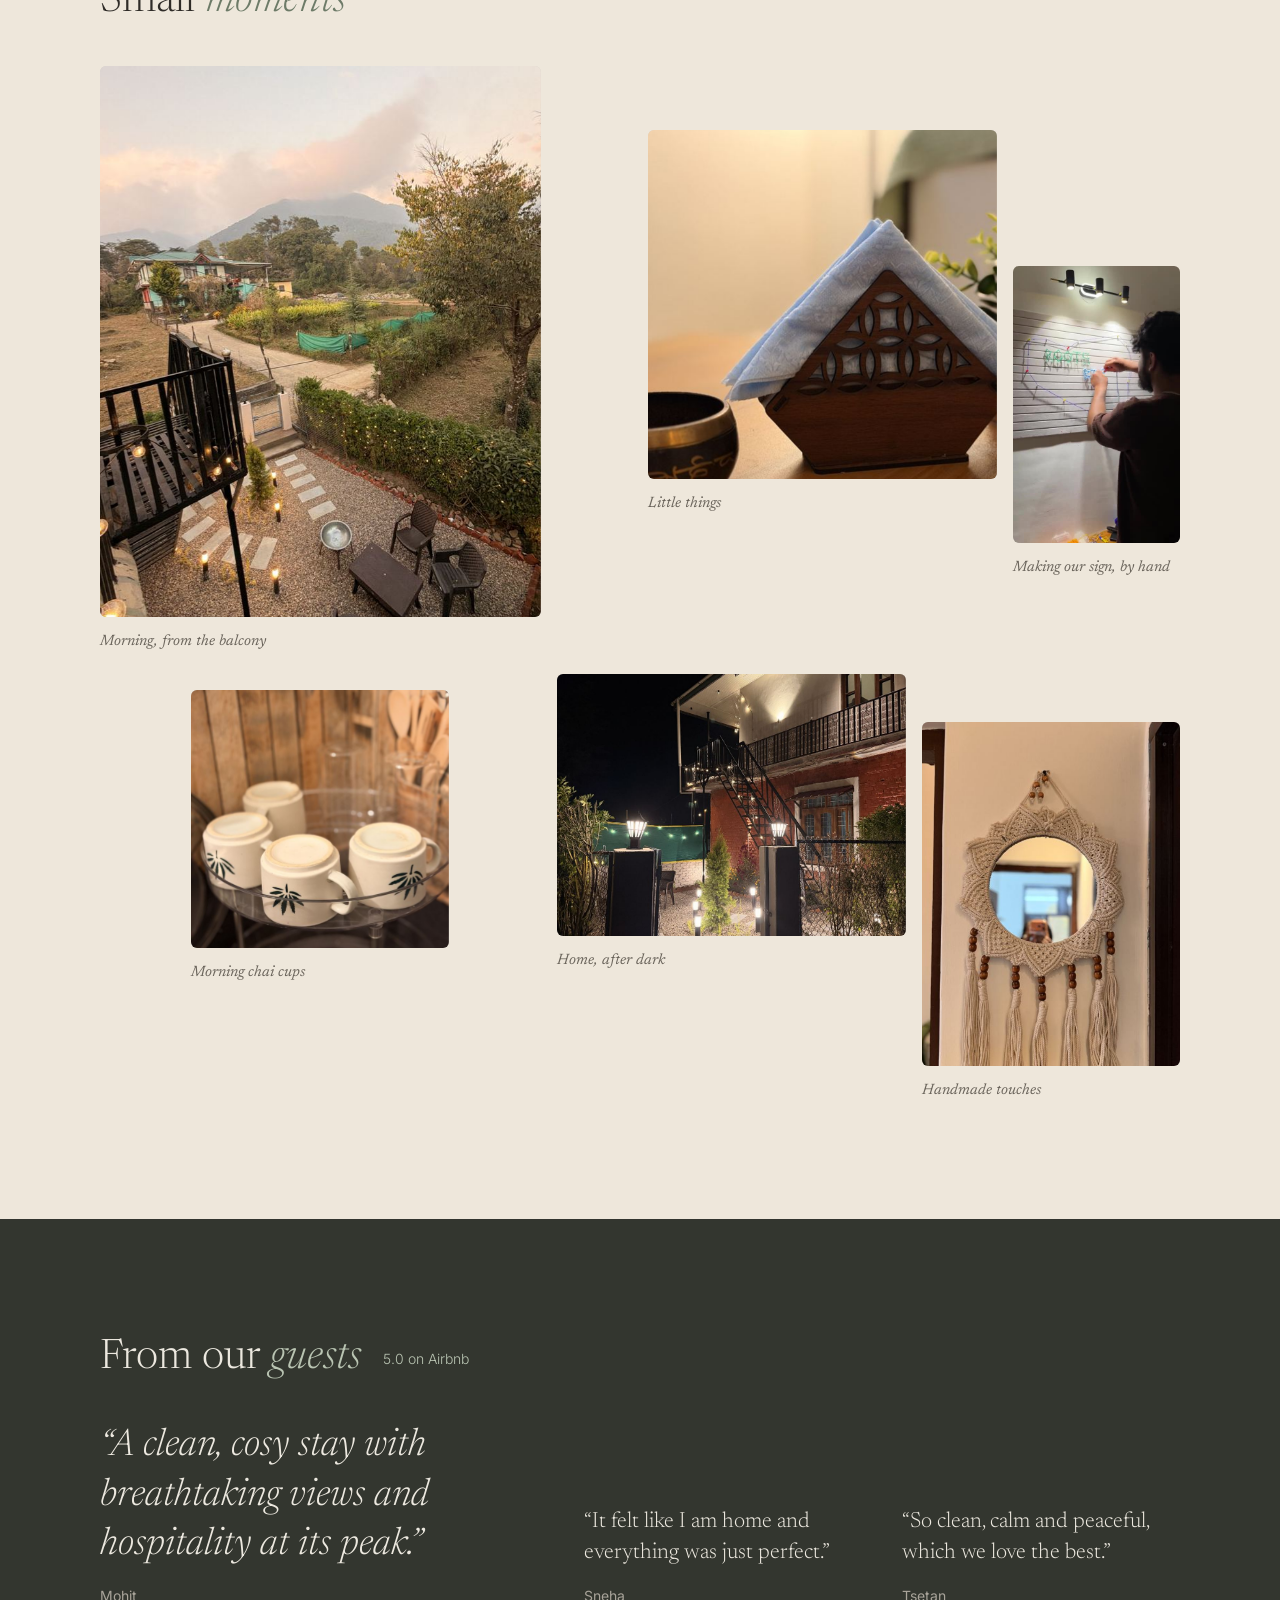
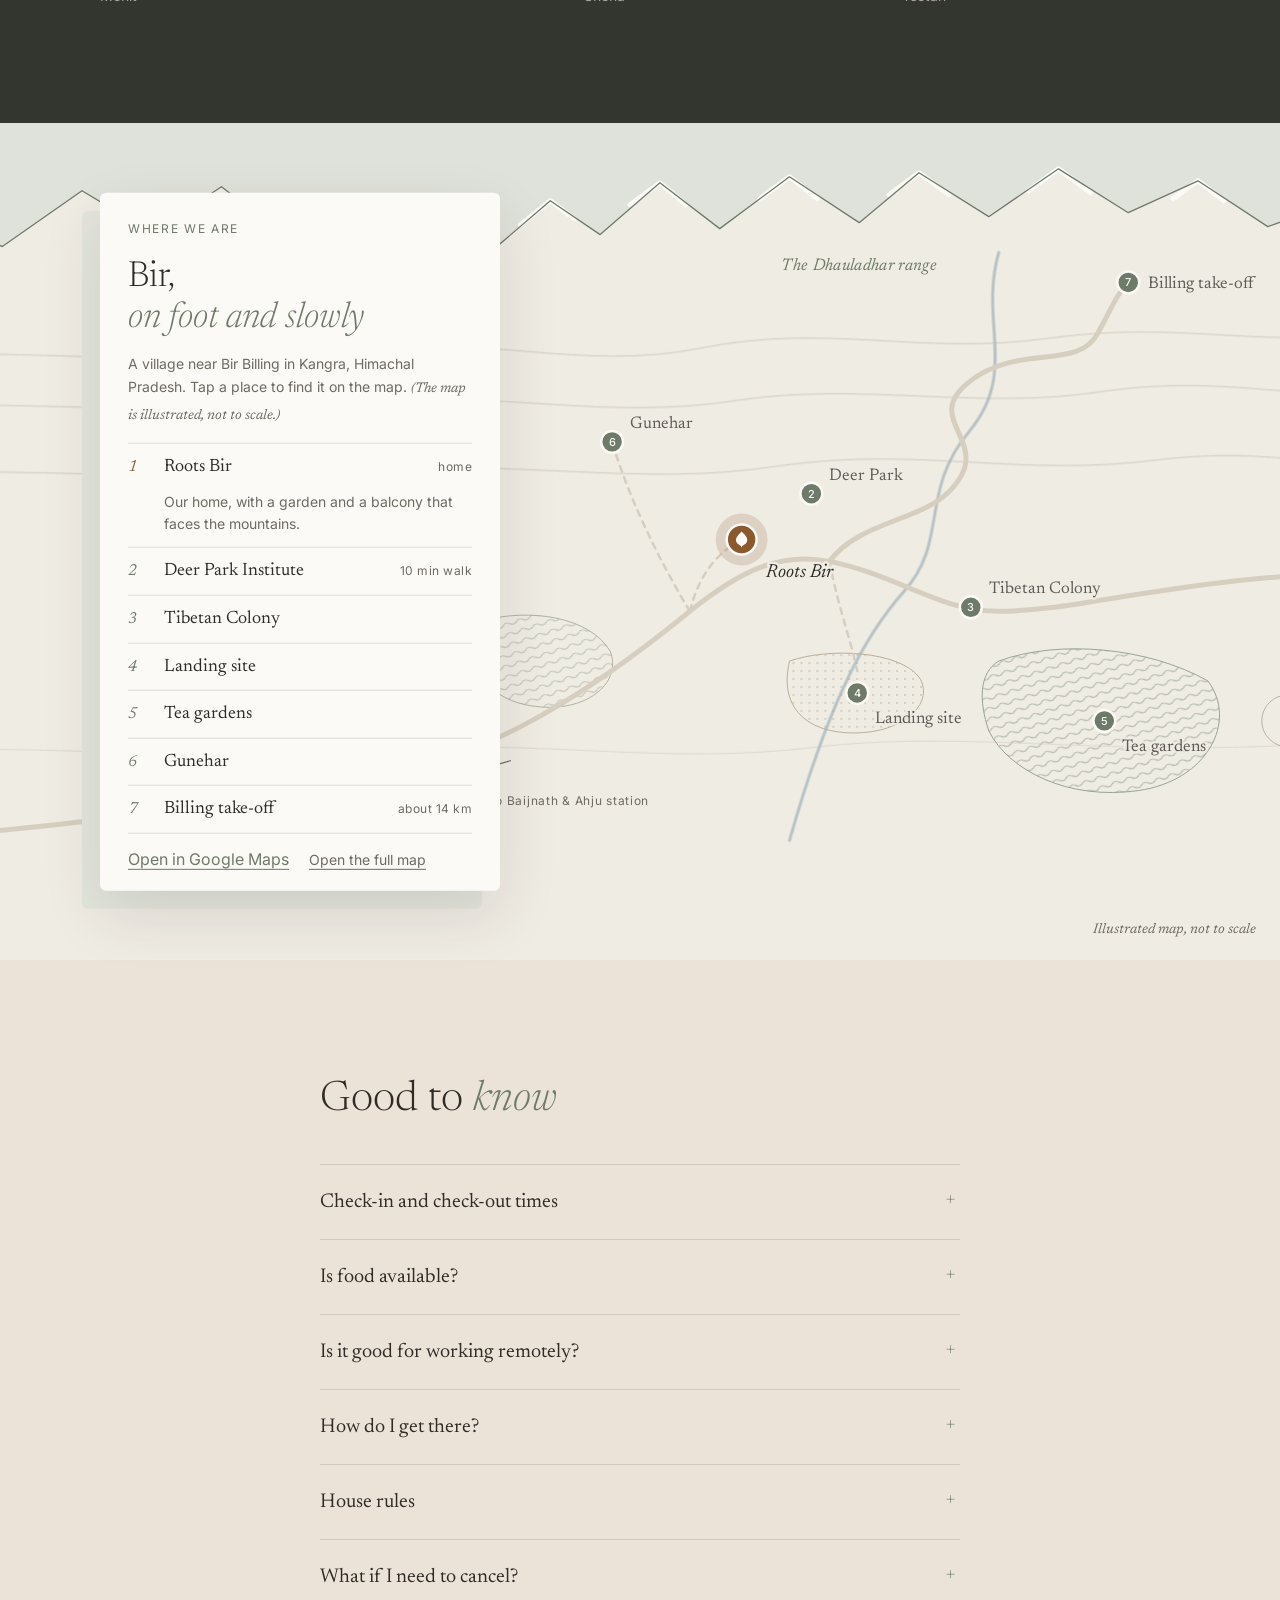
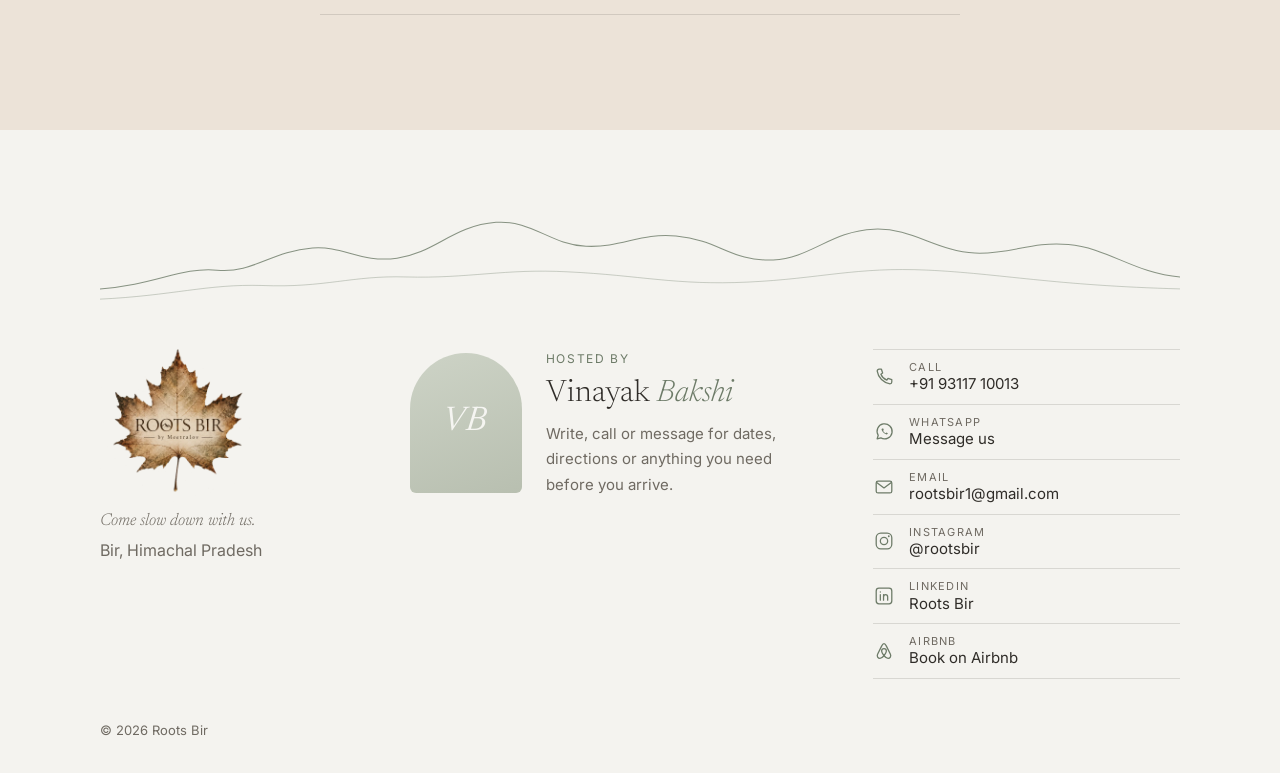
==== commit 14abb3be: "Fill in check-in times, food, house rules and cancellation policy Co-Authored-By: Claude Opus 5.5 <n" ====
--- a/index.html
+++ b/index.html
@@ -53,7 +53,7 @@
         </label>
         <button type="submit" class="btn btn-solid">Check availability</button>
       </form>
-      <p class="avail-note" id="book" aria-live="polite">Bookings are handled securely on Airbnb.</p>
+      <p class="avail-note" id="book" aria-live="polite">Book direct with us. No platform fees.</p>
       <button type="button" class="avail-cal-link" id="open-cal" hidden>See available dates</button>
     </div>
     <a class="scroll-cue" href="#intro" aria-label="Scroll to the story"><span></span></a>
@@ -158,7 +158,6 @@
           <li>Wi-Fi</li><li>Full kitchen with gas stove</li><li>Dedicated workspace</li><li>Free parking</li>
           <li>Private garden</li><li>Bonfire area</li><li>Projector &amp; sound system</li><li>Mountain-view balcony</li>
         </ul>
-        <p class="ph small">[Guests mention a cook. Is that available on request? I'll add it if so.]</p>
       </div>
     </div>
   </section>
@@ -360,11 +359,12 @@
   <section class="block snap tone-clay" id="faq" data-label-nav="FAQ">
     <div class="narrow">
       <h2 class="section-title">Good to <em>know</em></h2>
-      <details><summary>Check-in and check-out times</summary><p class="ph">[Add your times, e.g. check-in from 1 pm, check-out by 11 am.]</p></details>
-      <details><summary>Is food available?</summary><p>The kitchen is fully equipped with a gas stove. <span class="ph">[Add whether a cook or meals can be arranged.]</span></p></details>
+      <details><summary>Check-in and check-out times</summary><p>Check-in is from 1 pm and check-out is by 10 am.</p></details>
+      <details><summary>Is food available?</summary><p>The kitchen is fully equipped with a gas stove, so you can cook for yourself. We don't offer a cook or meals at the moment.</p></details>
       <details><summary>Is it good for working remotely?</summary><p>Yes. There's Wi-Fi and a dedicated workspace.</p></details>
       <details><summary>How do I get there?</summary><p>The nearest airport is Kangra (Gaggal), about two hours away. Overnight buses run from Delhi to Bir. We're happy to help with directions.</p></details>
-      <details><summary>House rules</summary><p class="ph">[Add pets, smoking, quiet hours and anything else guests should know.]</p></details>
+      <details><summary>House rules</summary><p>Pets are welcome. Smoking and alcohol are allowed. Please keep things quiet between 10 pm and 8 am.</p></details>
+      <details><summary>What if I need to cancel?</summary><p>Cancel 7 or more days before check-in for a full refund of your advance. Cancel 2 to 6 days before for a 50% refund. Cancellations less than 2 days before check-in aren't refunded.</p></details>
     </div>
   </section>
 
@@ -433,7 +433,7 @@
         <small>Aadhaar, passport or driving licence. Up to 2 photos or a PDF (front and back). Only we can see it. You can also show it at check-in.</small></label>
       <label class="bd-hp" aria-hidden="true">Website<input name="website" tabindex="-1" autocomplete="off"></label>
       <button type="submit" class="btn btn-solid">Request to book</button>
-      <p class="bd-fine">No payment now. We confirm your dates on WhatsApp, and your booking is final once the advance is paid by UPI.</p>
+      <p class="bd-fine">No payment now. We confirm your dates on WhatsApp, and your booking is final once the advance is paid by UPI. Cancel 7+ days before check-in for a full refund, or 2 to 6 days before for 50%.</p>
     </form>
     <div class="bd-msg" aria-live="polite"></div>
   </dialog>
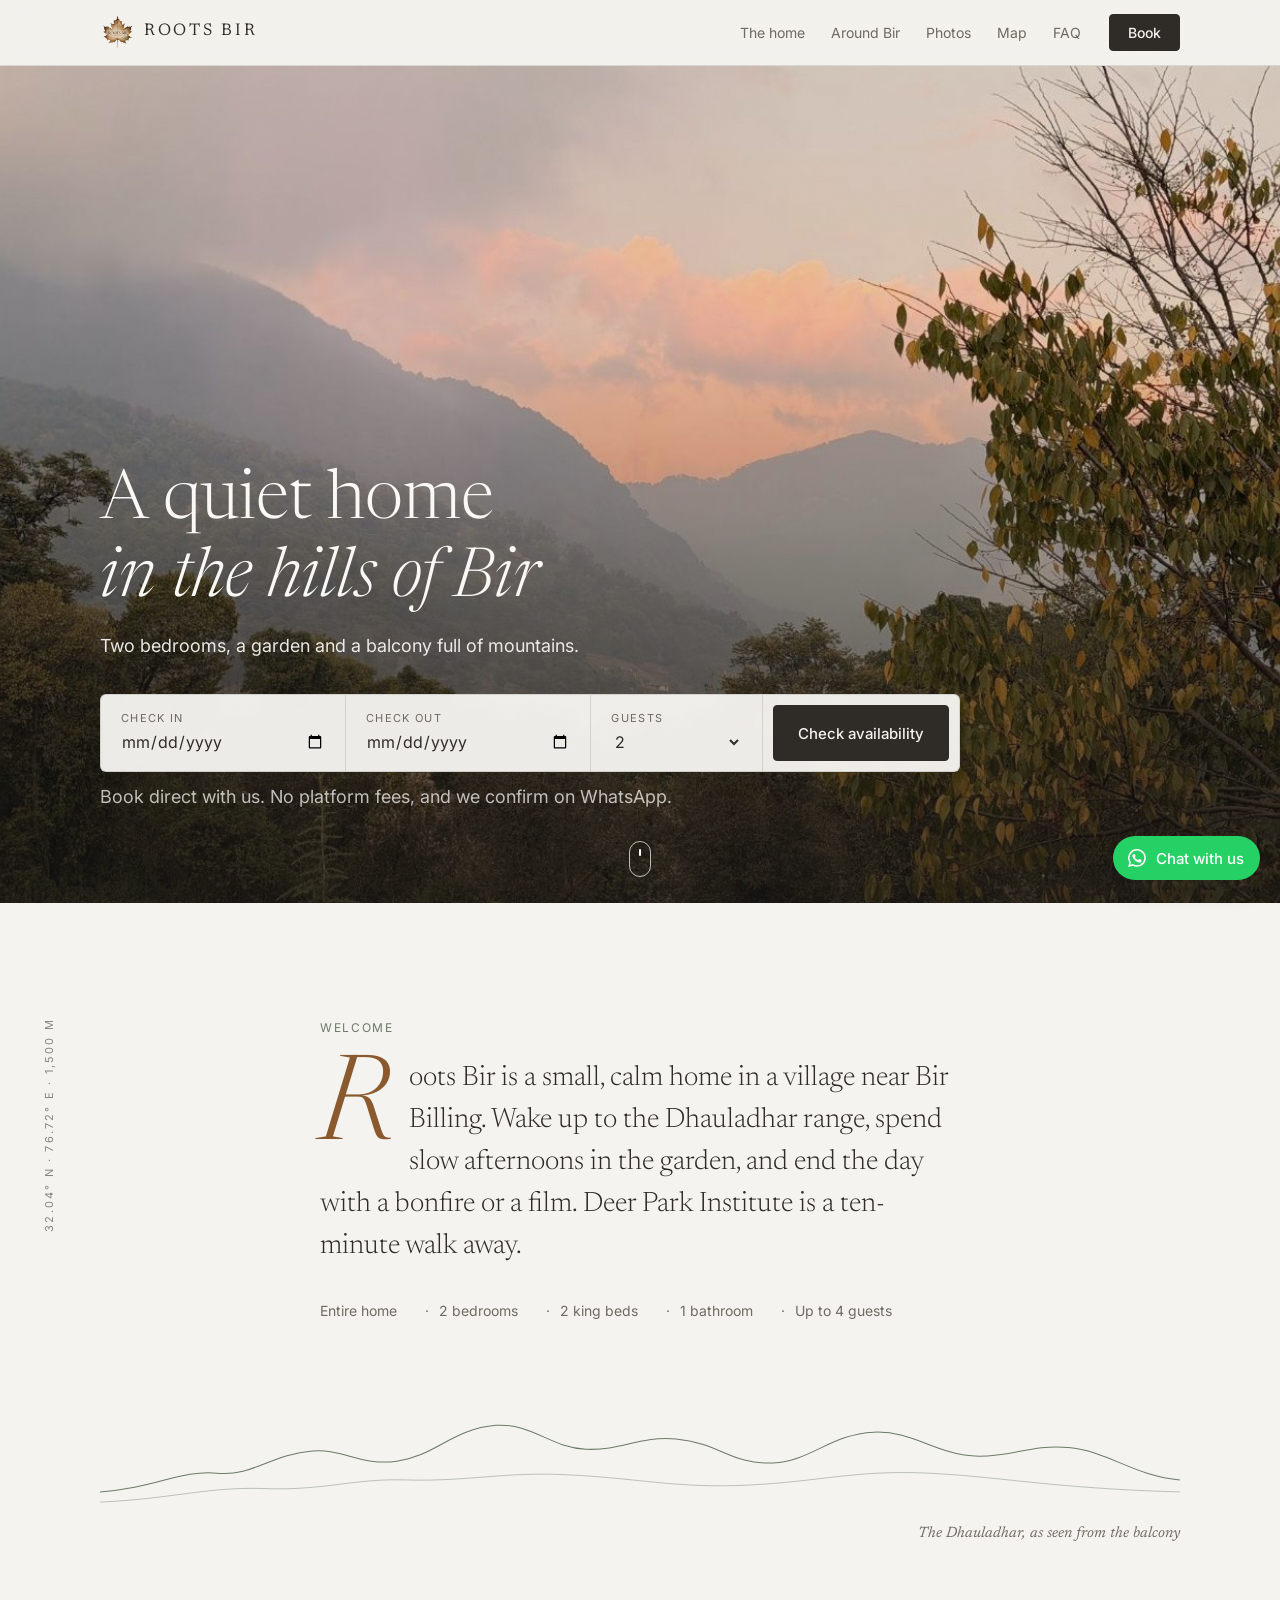
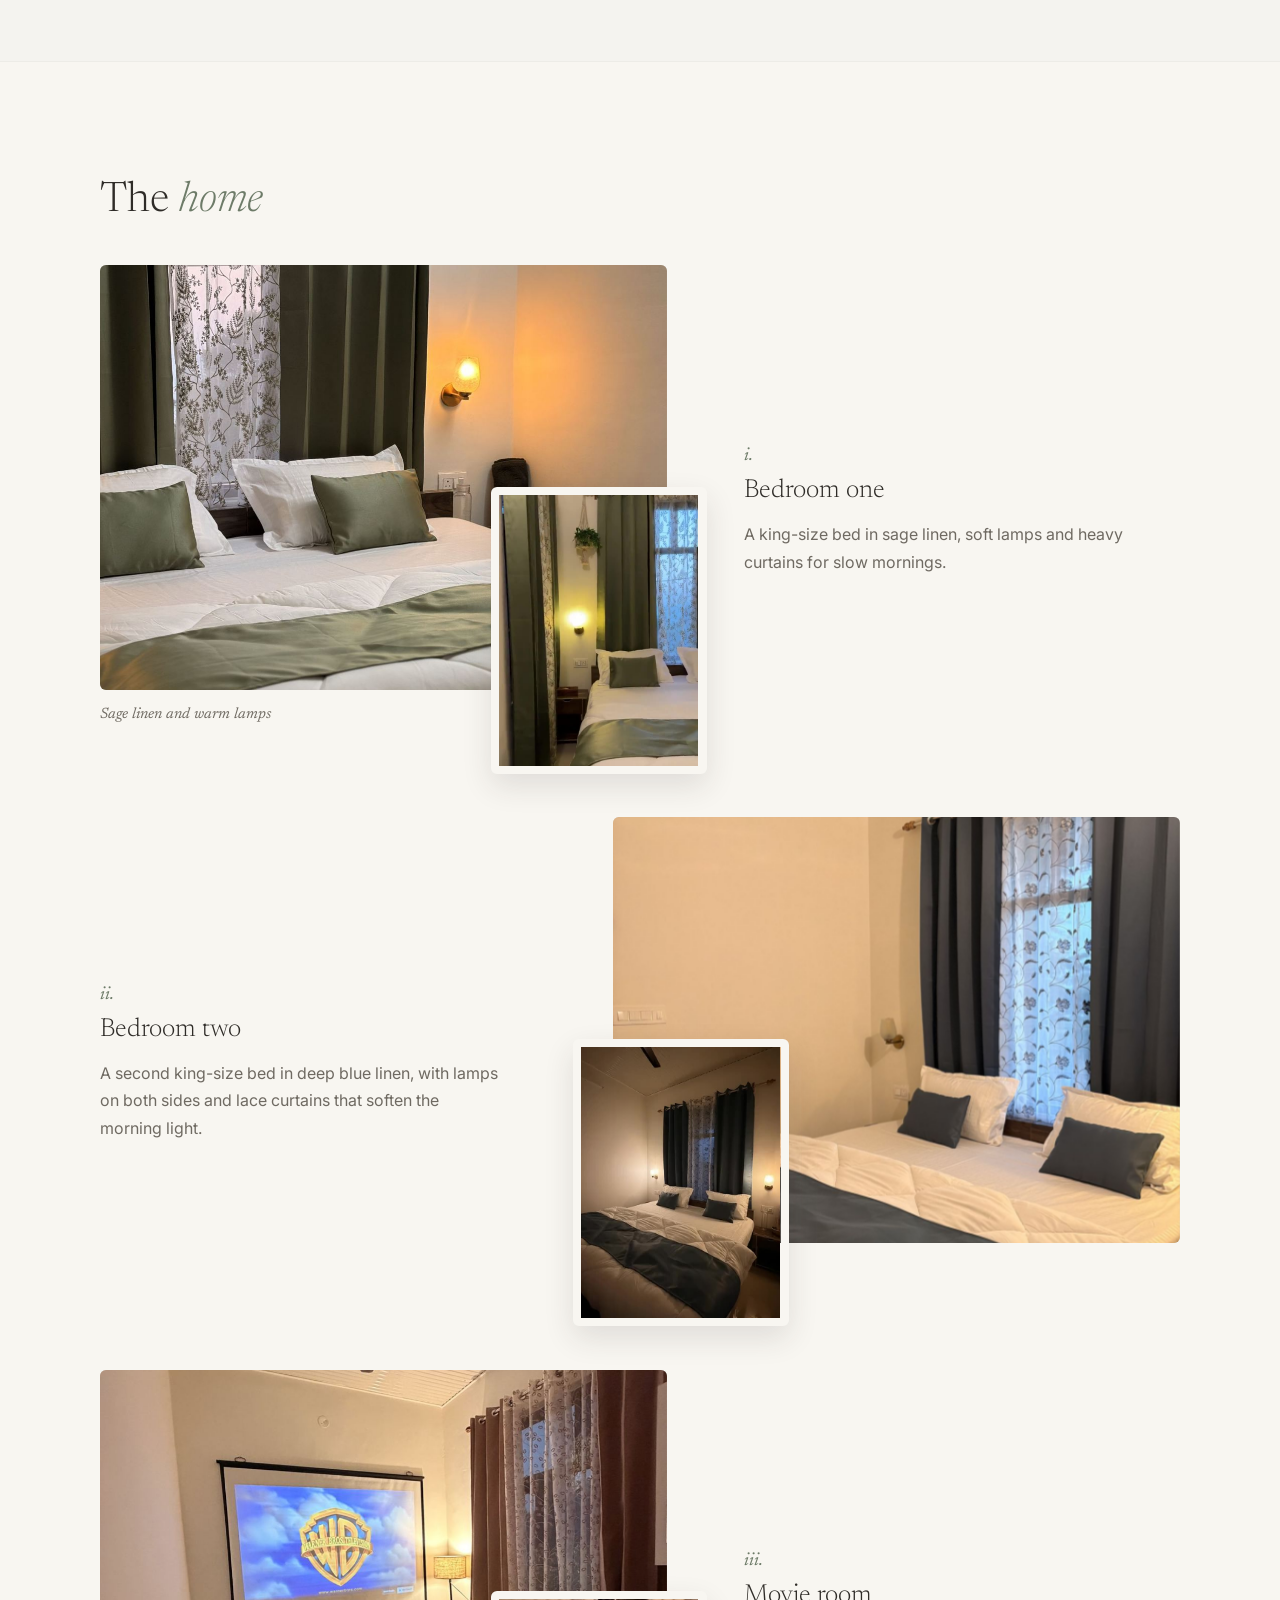
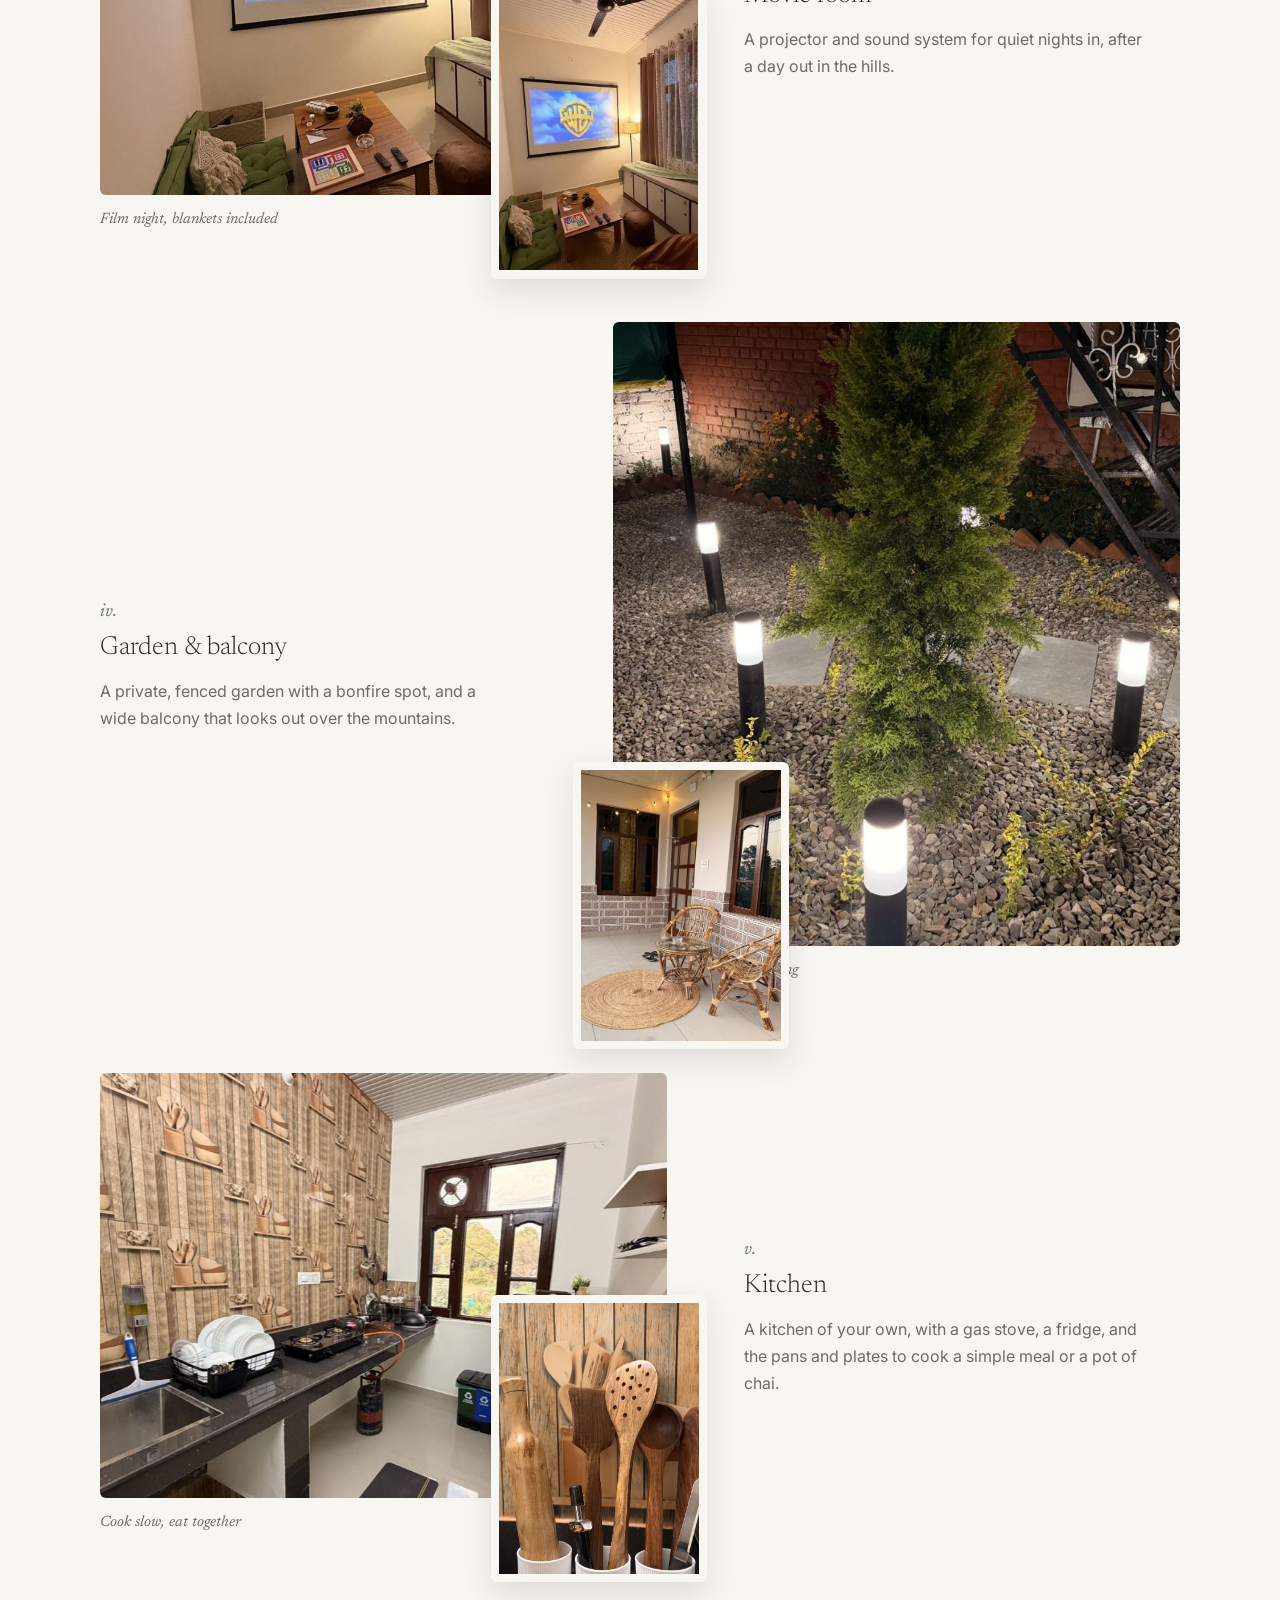
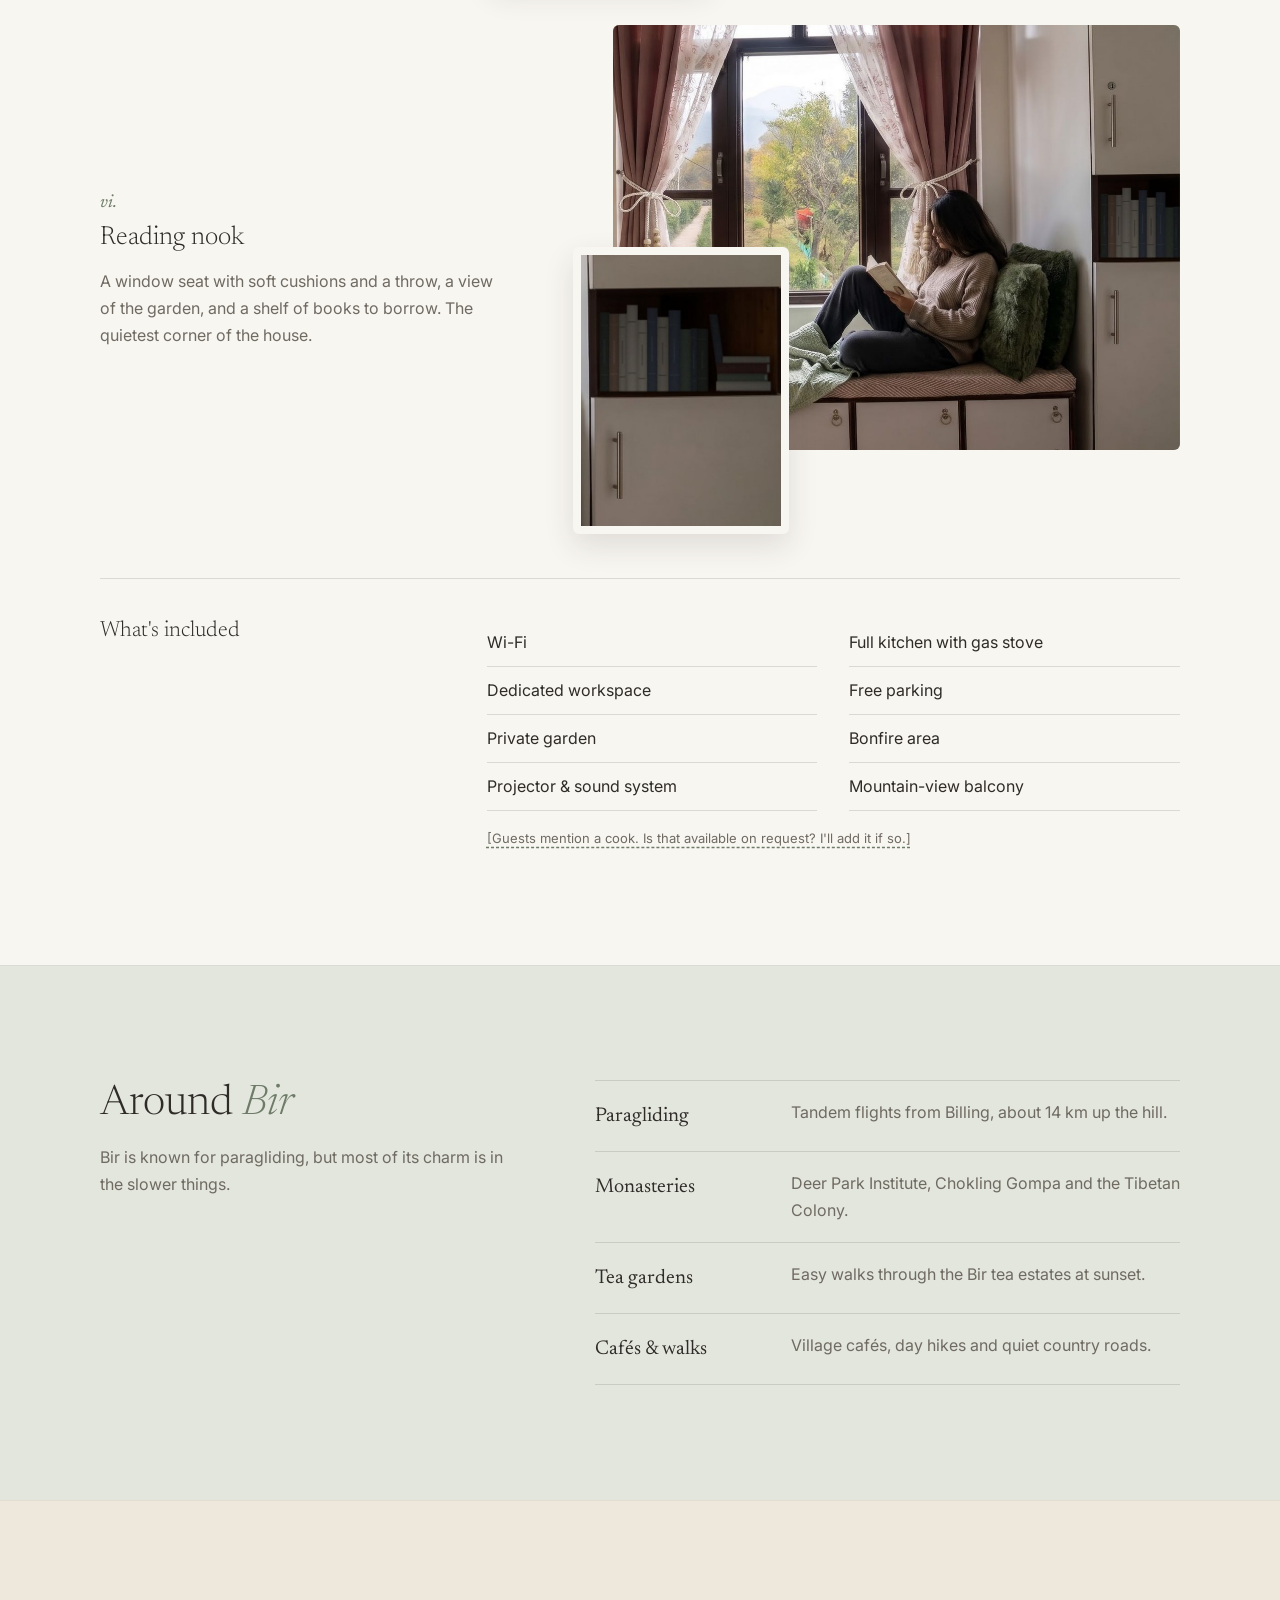
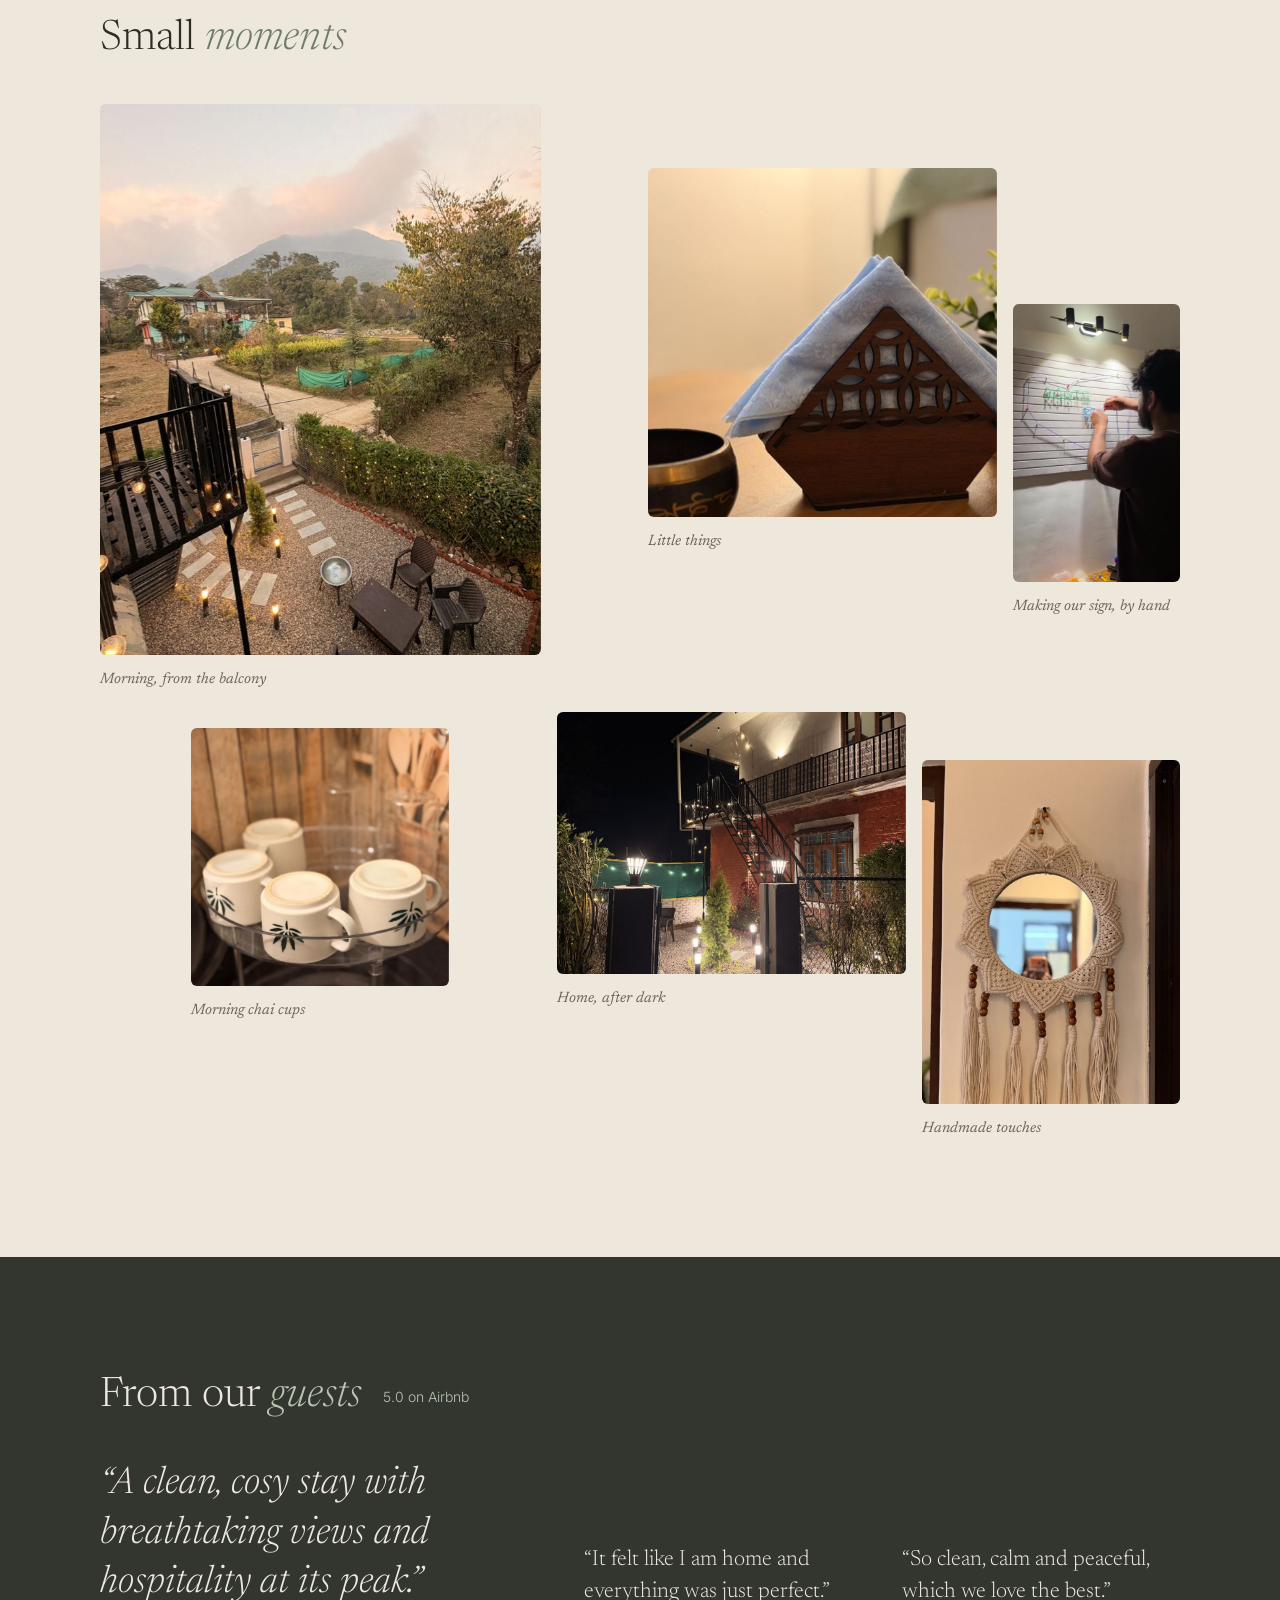
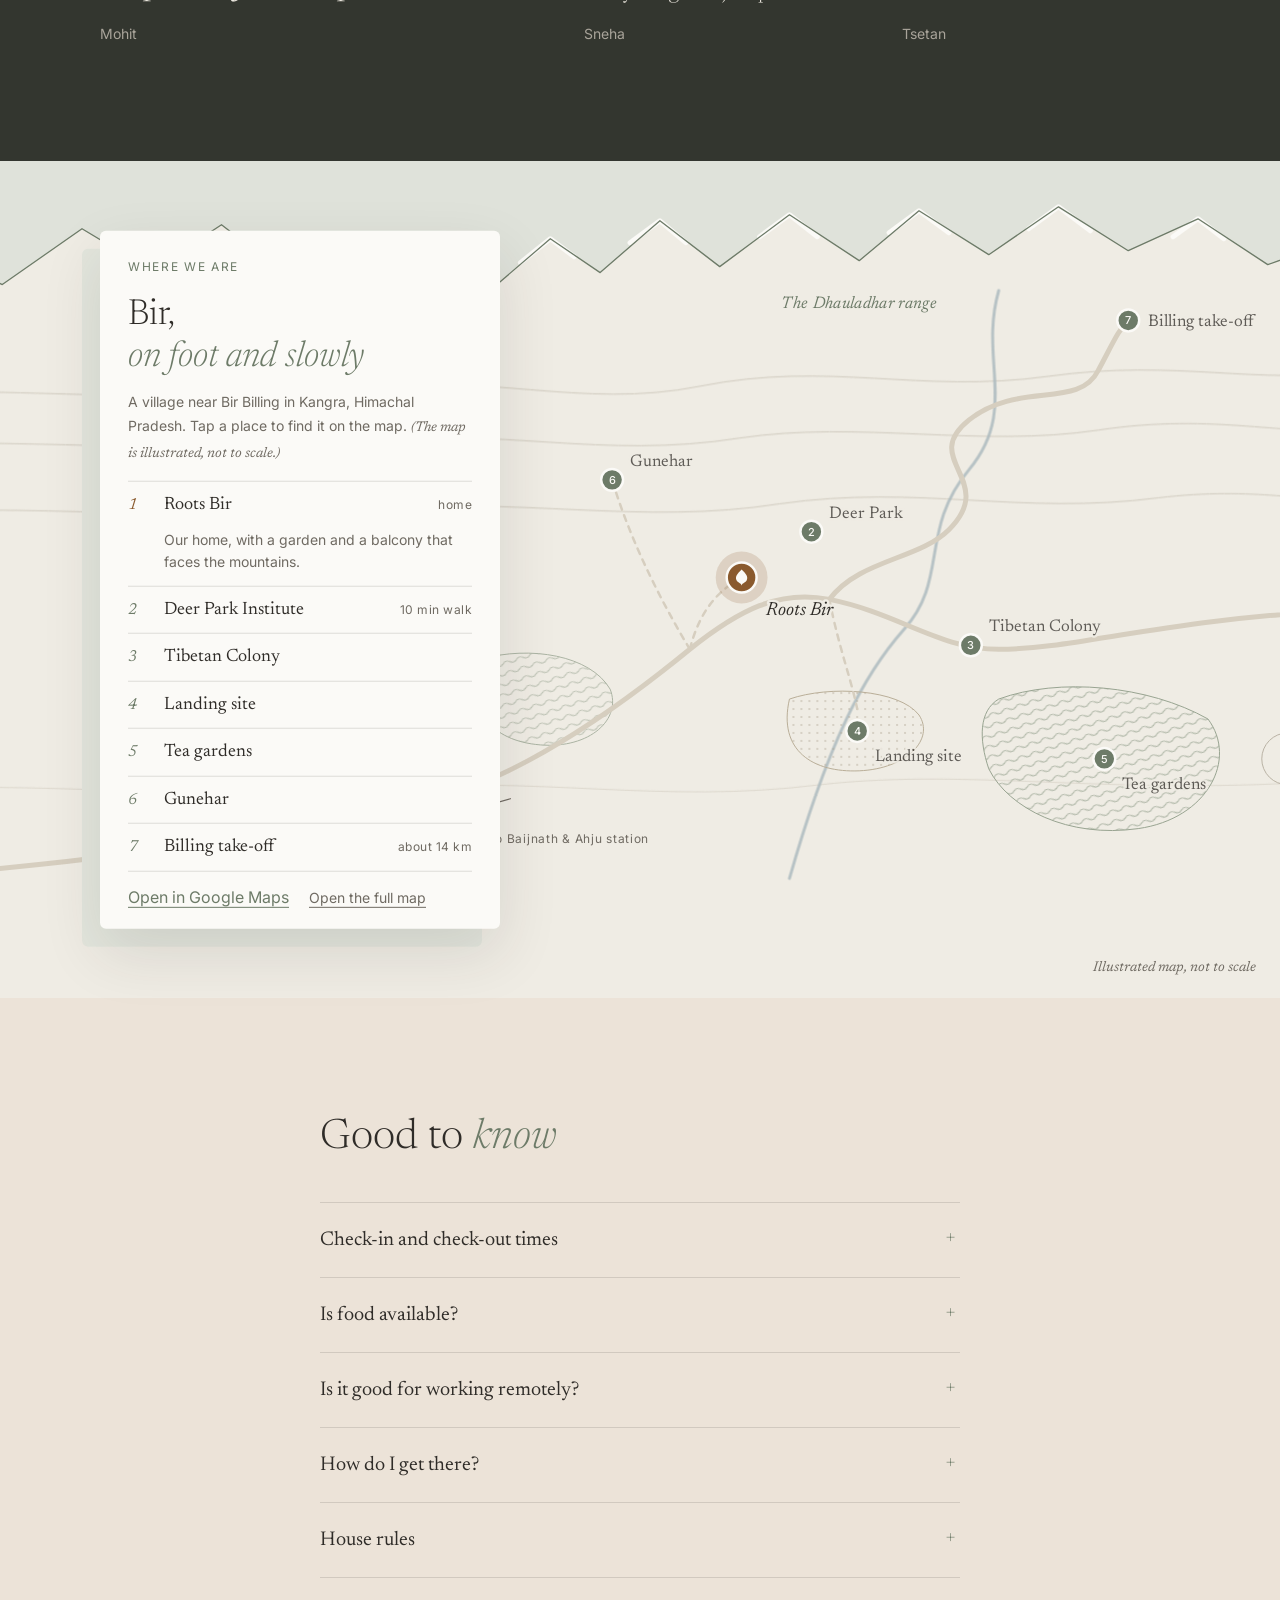
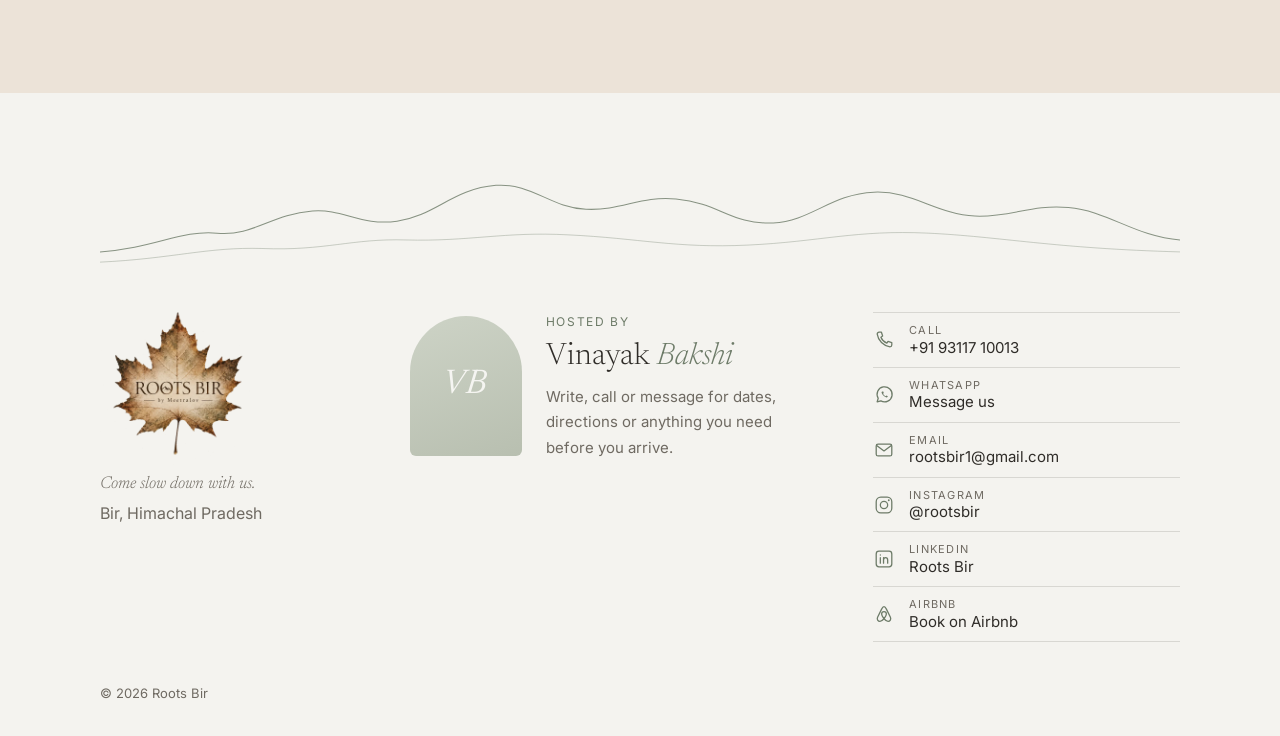
==== commit 1c134a2a: "Add floating WhatsApp chat button Co-Authored-By: Claude Opus 5.5 <noreply@anthropic.com> Claude-Ses" ====
--- a/index.html
+++ b/index.html
@@ -53,7 +53,7 @@
         </label>
         <button type="submit" class="btn btn-solid">Check availability</button>
       </form>
-      <p class="avail-note" id="book" aria-live="polite">Book direct with us. No platform fees.</p>
+      <p class="avail-note" id="book" aria-live="polite">Bookings are handled securely on Airbnb.</p>
       <button type="button" class="avail-cal-link" id="open-cal" hidden>See available dates</button>
     </div>
     <a class="scroll-cue" href="#intro" aria-label="Scroll to the story"><span></span></a>
@@ -158,6 +158,7 @@
           <li>Wi-Fi</li><li>Full kitchen with gas stove</li><li>Dedicated workspace</li><li>Free parking</li>
           <li>Private garden</li><li>Bonfire area</li><li>Projector &amp; sound system</li><li>Mountain-view balcony</li>
         </ul>
+        <p class="ph small">[Guests mention a cook. Is that available on request? I'll add it if so.]</p>
       </div>
     </div>
   </section>
@@ -359,12 +360,11 @@
   <section class="block snap tone-clay" id="faq" data-label-nav="FAQ">
     <div class="narrow">
       <h2 class="section-title">Good to <em>know</em></h2>
-      <details><summary>Check-in and check-out times</summary><p>Check-in is from 1 pm and check-out is by 10 am.</p></details>
-      <details><summary>Is food available?</summary><p>The kitchen is fully equipped with a gas stove, so you can cook for yourself. We don't offer a cook or meals at the moment.</p></details>
+      <details><summary>Check-in and check-out times</summary><p class="ph">[Add your times, e.g. check-in from 1 pm, check-out by 11 am.]</p></details>
+      <details><summary>Is food available?</summary><p>The kitchen is fully equipped with a gas stove. <span class="ph">[Add whether a cook or meals can be arranged.]</span></p></details>
       <details><summary>Is it good for working remotely?</summary><p>Yes. There's Wi-Fi and a dedicated workspace.</p></details>
       <details><summary>How do I get there?</summary><p>The nearest airport is Kangra (Gaggal), about two hours away. Overnight buses run from Delhi to Bir. We're happy to help with directions.</p></details>
-      <details><summary>House rules</summary><p>Pets are welcome. Smoking and alcohol are allowed. Please keep things quiet between 10 pm and 8 am.</p></details>
-      <details><summary>What if I need to cancel?</summary><p>Cancel 7 or more days before check-in for a full refund of your advance. Cancel 2 to 6 days before for a 50% refund. Cancellations less than 2 days before check-in aren't refunded.</p></details>
+      <details><summary>House rules</summary><p class="ph">[Add pets, smoking, quiet hours and anything else guests should know.]</p></details>
     </div>
   </section>
 
@@ -433,11 +433,16 @@
         <small>Aadhaar, passport or driving licence. Up to 2 photos or a PDF (front and back). Only we can see it. You can also show it at check-in.</small></label>
       <label class="bd-hp" aria-hidden="true">Website<input name="website" tabindex="-1" autocomplete="off"></label>
       <button type="submit" class="btn btn-solid">Request to book</button>
-      <p class="bd-fine">No payment now. We confirm your dates on WhatsApp, and your booking is final once the advance is paid by UPI. Cancel 7+ days before check-in for a full refund, or 2 to 6 days before for 50%.</p>
+      <p class="bd-fine">No payment now. We confirm your dates on WhatsApp, and your booking is final once the advance is paid by UPI.</p>
     </form>
     <div class="bd-msg" aria-live="polite"></div>
   </dialog>
 
+  <!-- Floating chat: opens WhatsApp, no login needed -->
+  <a class="chat-fab" href="https://wa.me/919311710013?text=Hi%2C%20I%20have%20a%20question%20about%20staying%20at%20Roots%20Bir." target="_blank" rel="noopener" aria-label="Chat with us on WhatsApp">
+    <svg viewBox="0 0 24 24" aria-hidden="true"><path d="M12 2.2a9.7 9.7 0 0 0-8.4 14.6L2.3 21.7l5-1.3A9.7 9.7 0 1 0 12 2.2Zm0 17.7a8 8 0 0 1-4.1-1.1l-.3-.2-3 .8.8-2.9-.2-.3A8 8 0 1 1 12 19.9Zm4.4-6c-.2-.1-1.4-.7-1.7-.8-.2-.1-.4-.1-.5.1l-.8.9c-.1.2-.3.2-.5.1a6.5 6.5 0 0 1-3.2-2.8c-.2-.4.2-.4.7-1.3.1-.2 0-.3 0-.4l-.8-1.8c-.2-.5-.4-.4-.5-.4h-.5a.9.9 0 0 0-.7.3 2.8 2.8 0 0 0-.9 2.1 4.9 4.9 0 0 0 1 2.6 11.2 11.2 0 0 0 4.3 3.8c1.6.7 2.2.7 3 .6.5-.1 1.4-.6 1.6-1.1.2-.6.2-1 .1-1.1l-.6-.4Z"/></svg>
+    <span>Chat with us</span>
+  </a>
   <script src="main.js"></script>
   <script src="booking.js"></script>
 </body>
--- a/styles.css
+++ b/styles.css
@@ -533,3 +533,21 @@
 .bd-msg.is-good .btn.bd-wa { width: 100%; text-align: center; background: transparent; color: var(--ink); }
 .bd-msg.is-good .btn.bd-wa:hover { background: var(--bg-soft); }
 @media (max-width: 600px) { .bd-qr { display: none; } }
+
+/* Floating chat button: opens WhatsApp */
+.chat-fab {
+  position: fixed; right: 20px; bottom: 20px; z-index: 48;
+  display: inline-flex; align-items: center; gap: 8px;
+  padding: 11px 16px 11px 13px; border-radius: 999px;
+  background: #25d366; color: #fff; text-decoration: none;
+  font: 500 15px/1 var(--sans); box-shadow: 0 8px 24px rgba(47,44,40,.22);
+  transition: transform .2s ease, box-shadow .2s ease;
+}
+.chat-fab svg { width: 22px; height: 22px; fill: currentColor; flex: none; }
+.chat-fab:hover { transform: translateY(-2px); box-shadow: 0 12px 28px rgba(47,44,40,.26); }
+.chat-fab:focus-visible { outline: 2px solid var(--ink); outline-offset: 3px; }
+@media (max-width: 600px) {
+  /* sit above the mobile "Book" bar, icon only */
+  .chat-fab { right: 16px; bottom: 80px; padding: 13px; }
+  .chat-fab span { position: absolute; width: 1px; height: 1px; overflow: hidden; clip: rect(0 0 0 0); }
+}
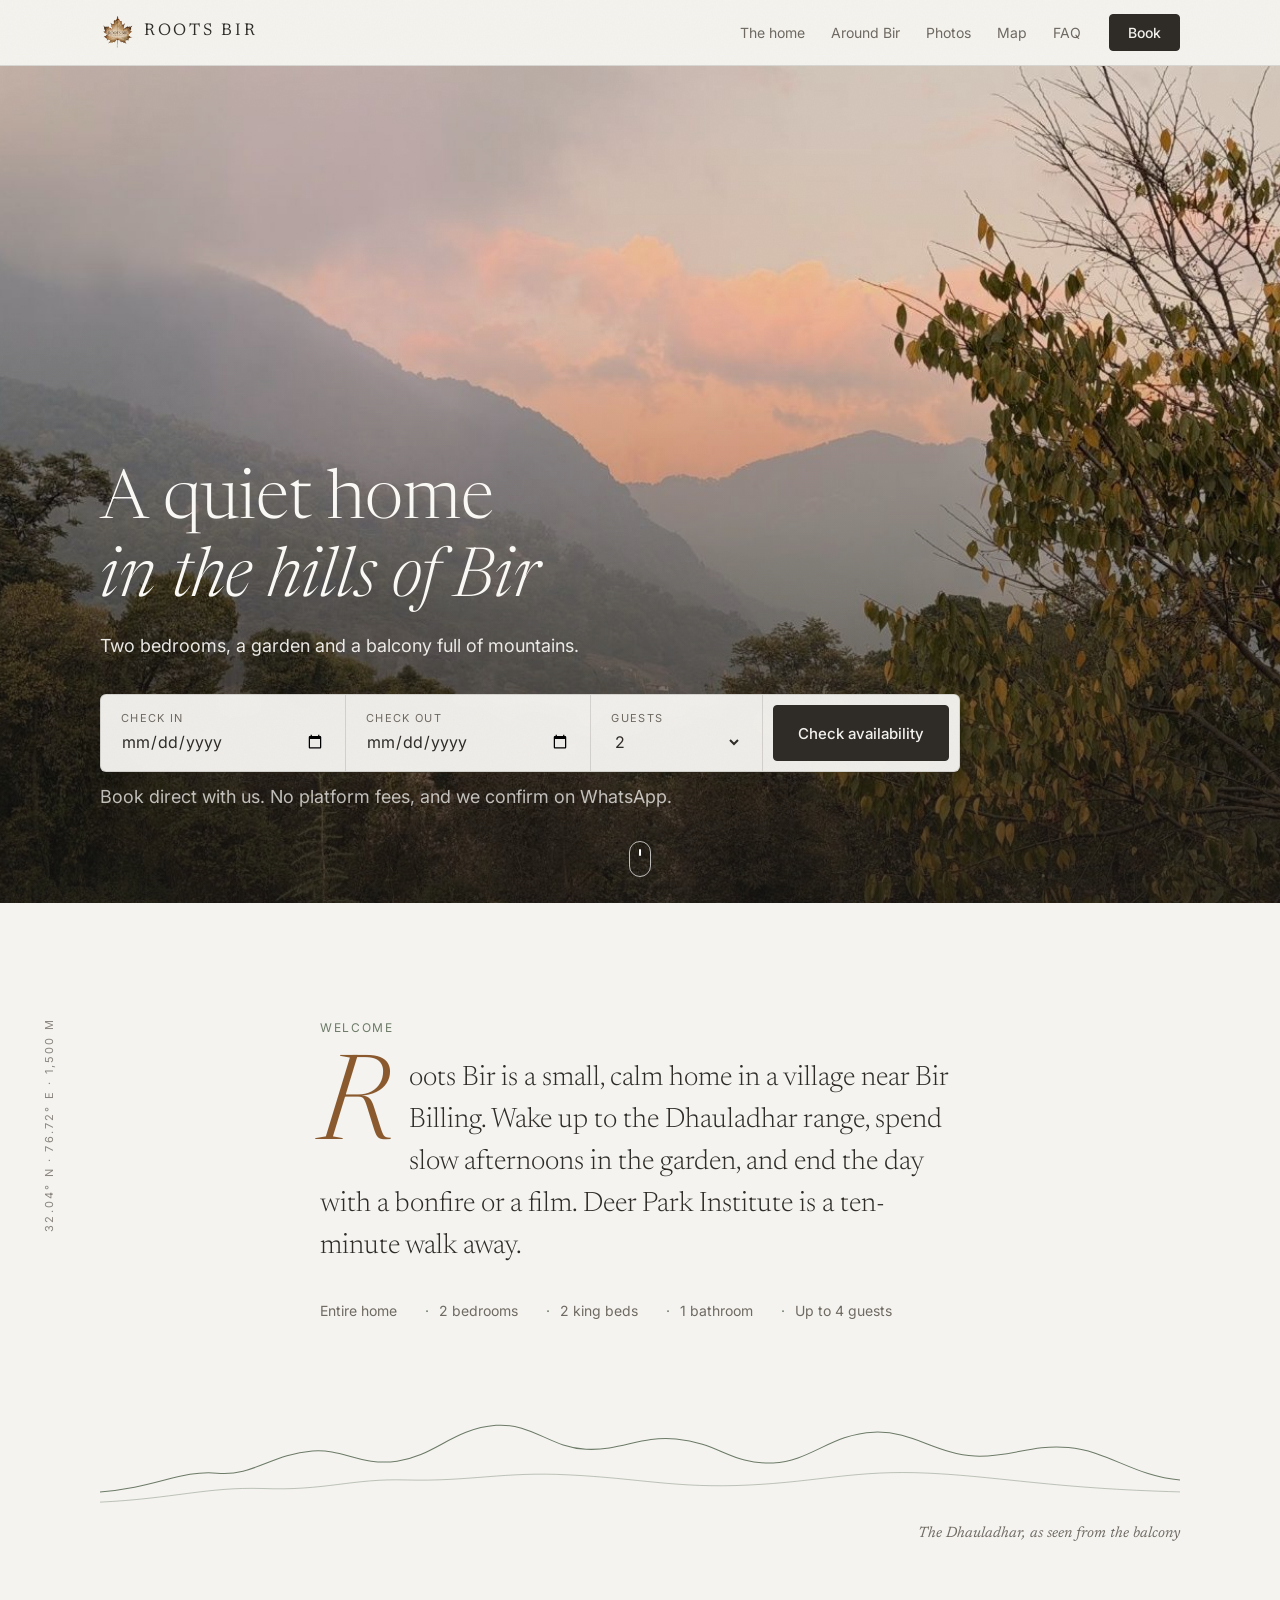
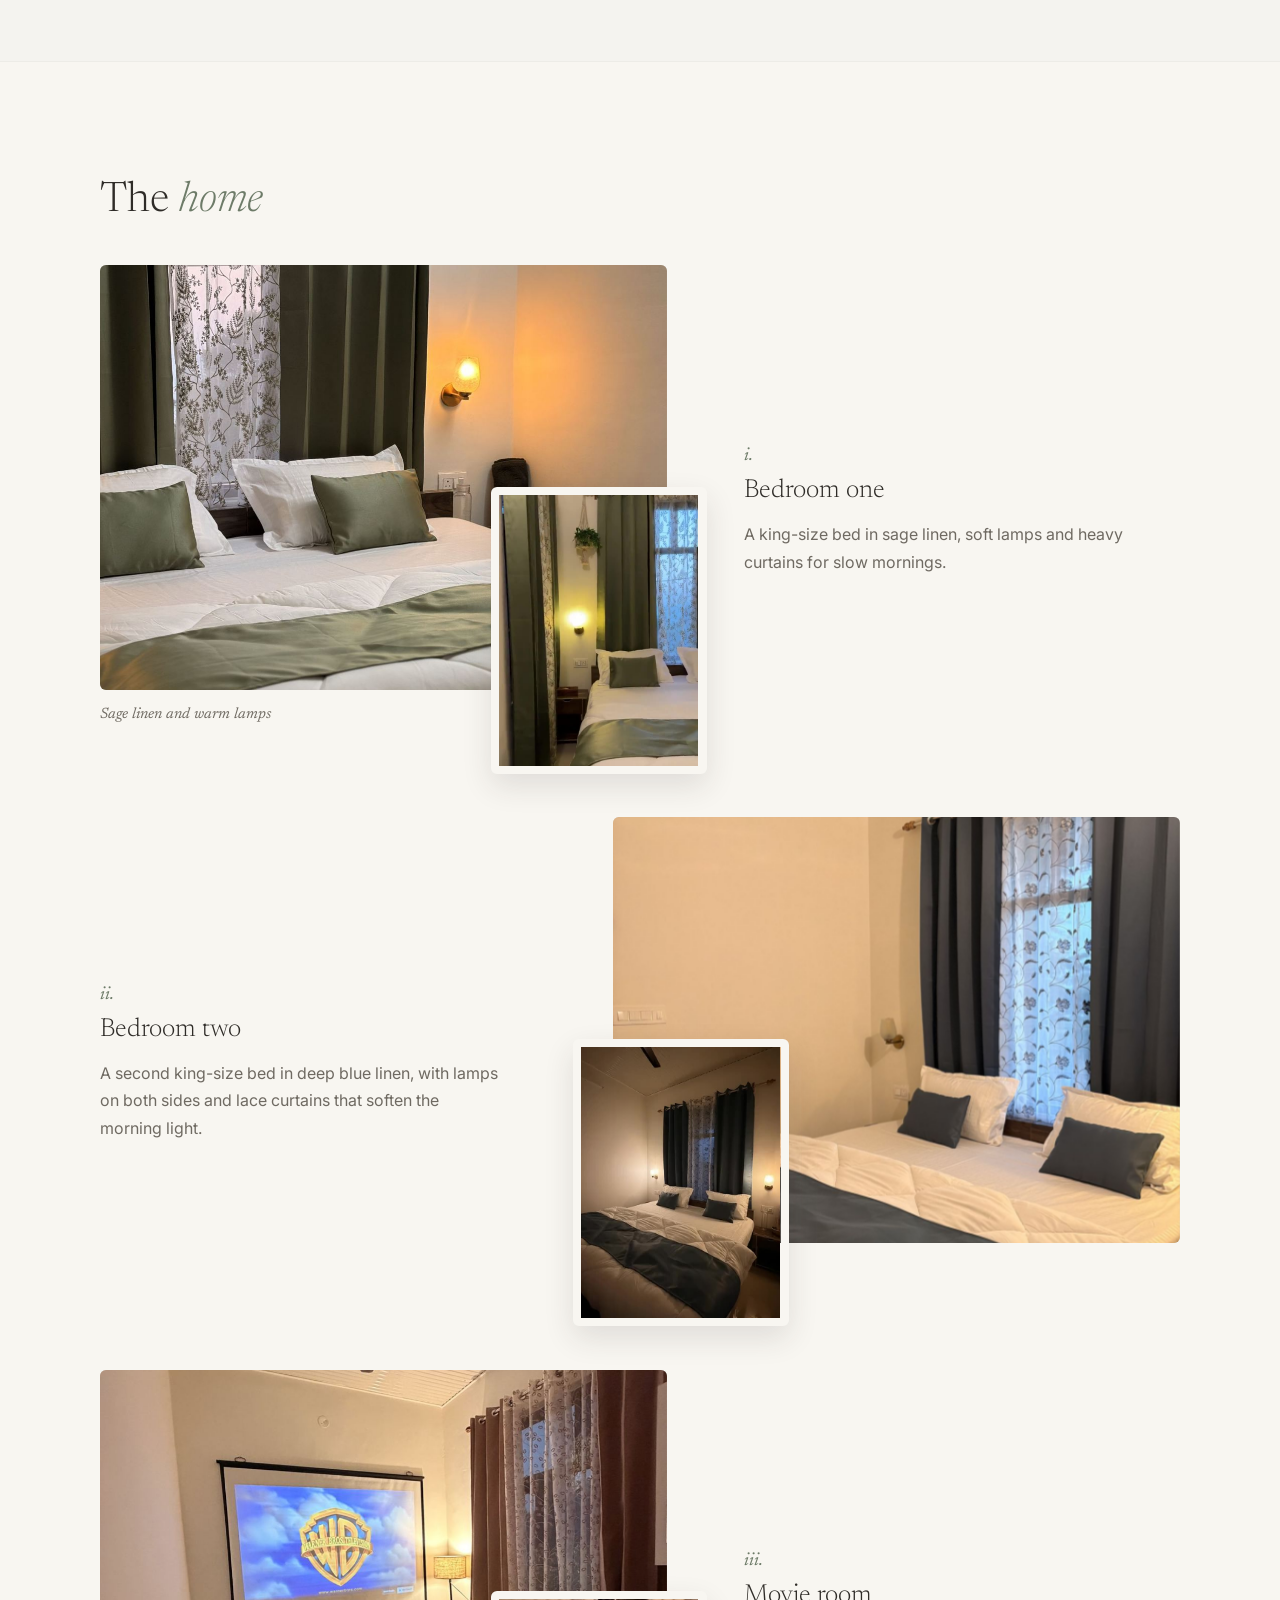
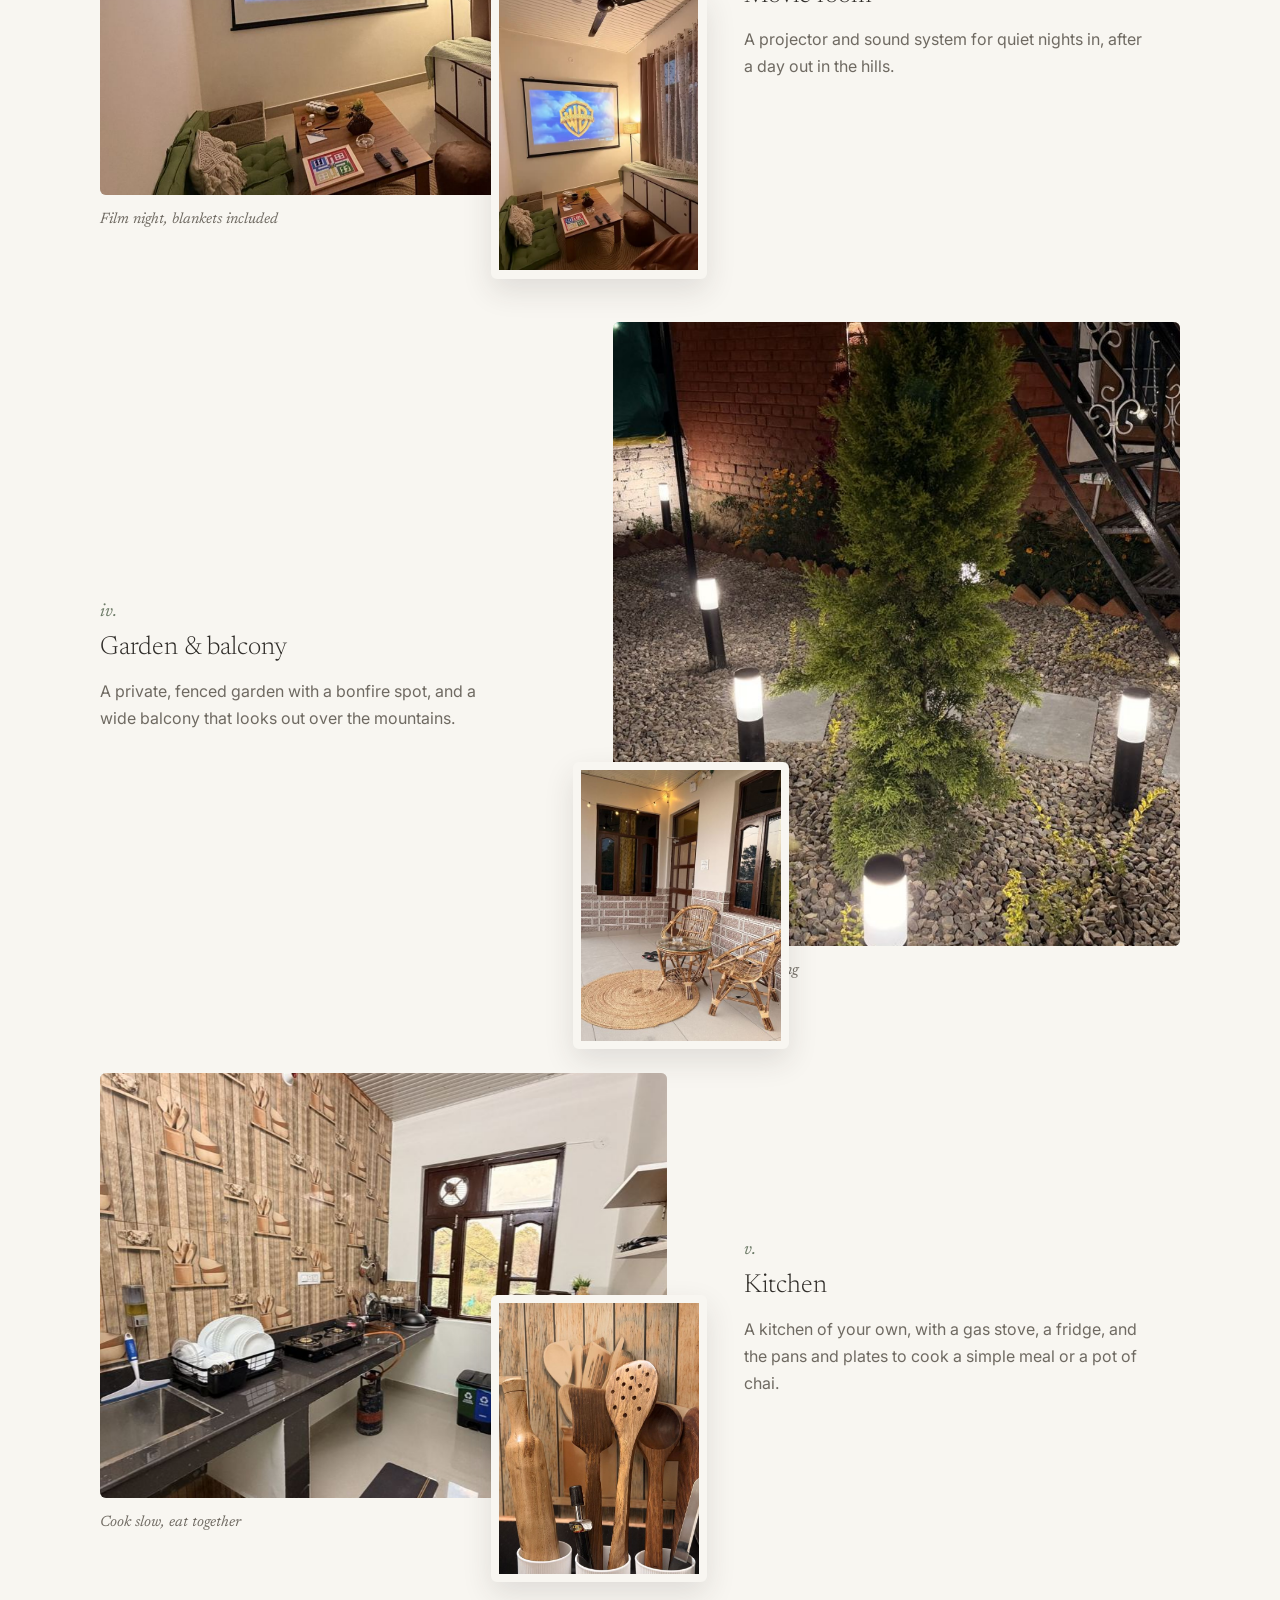
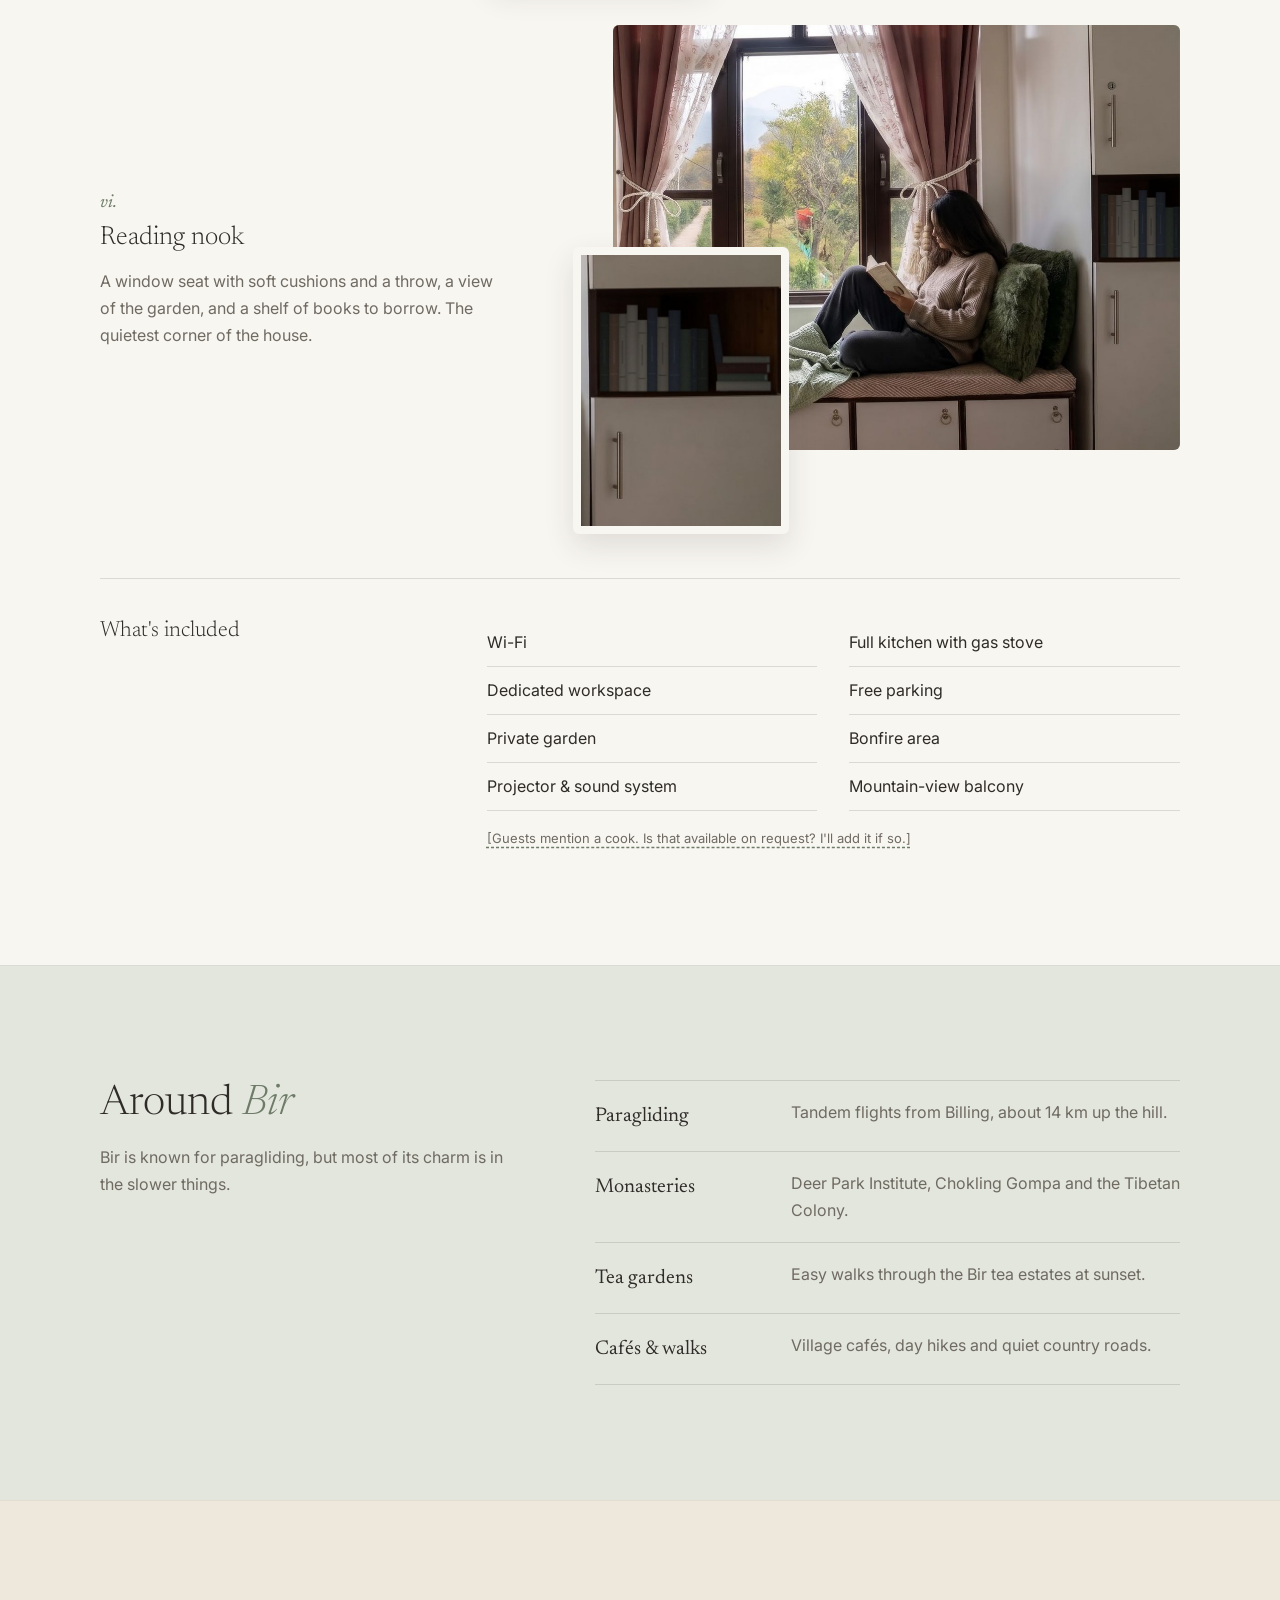
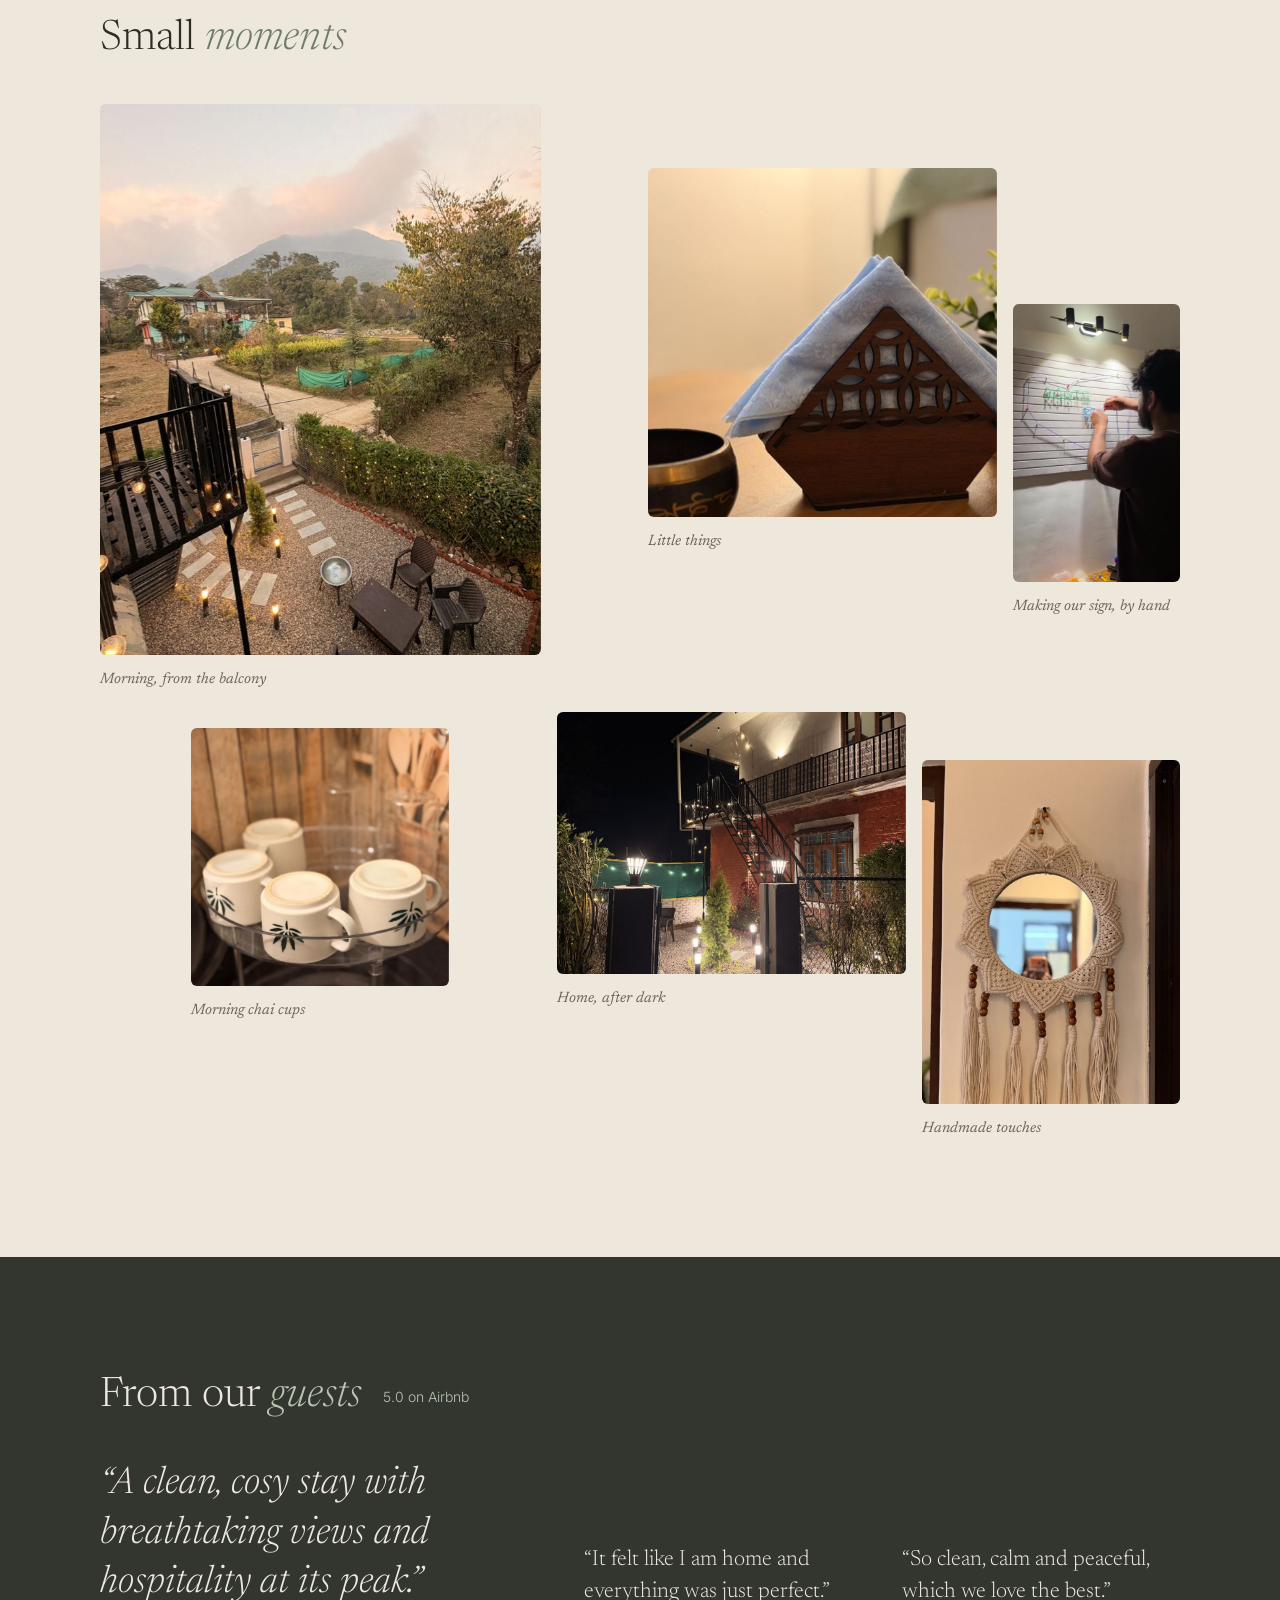
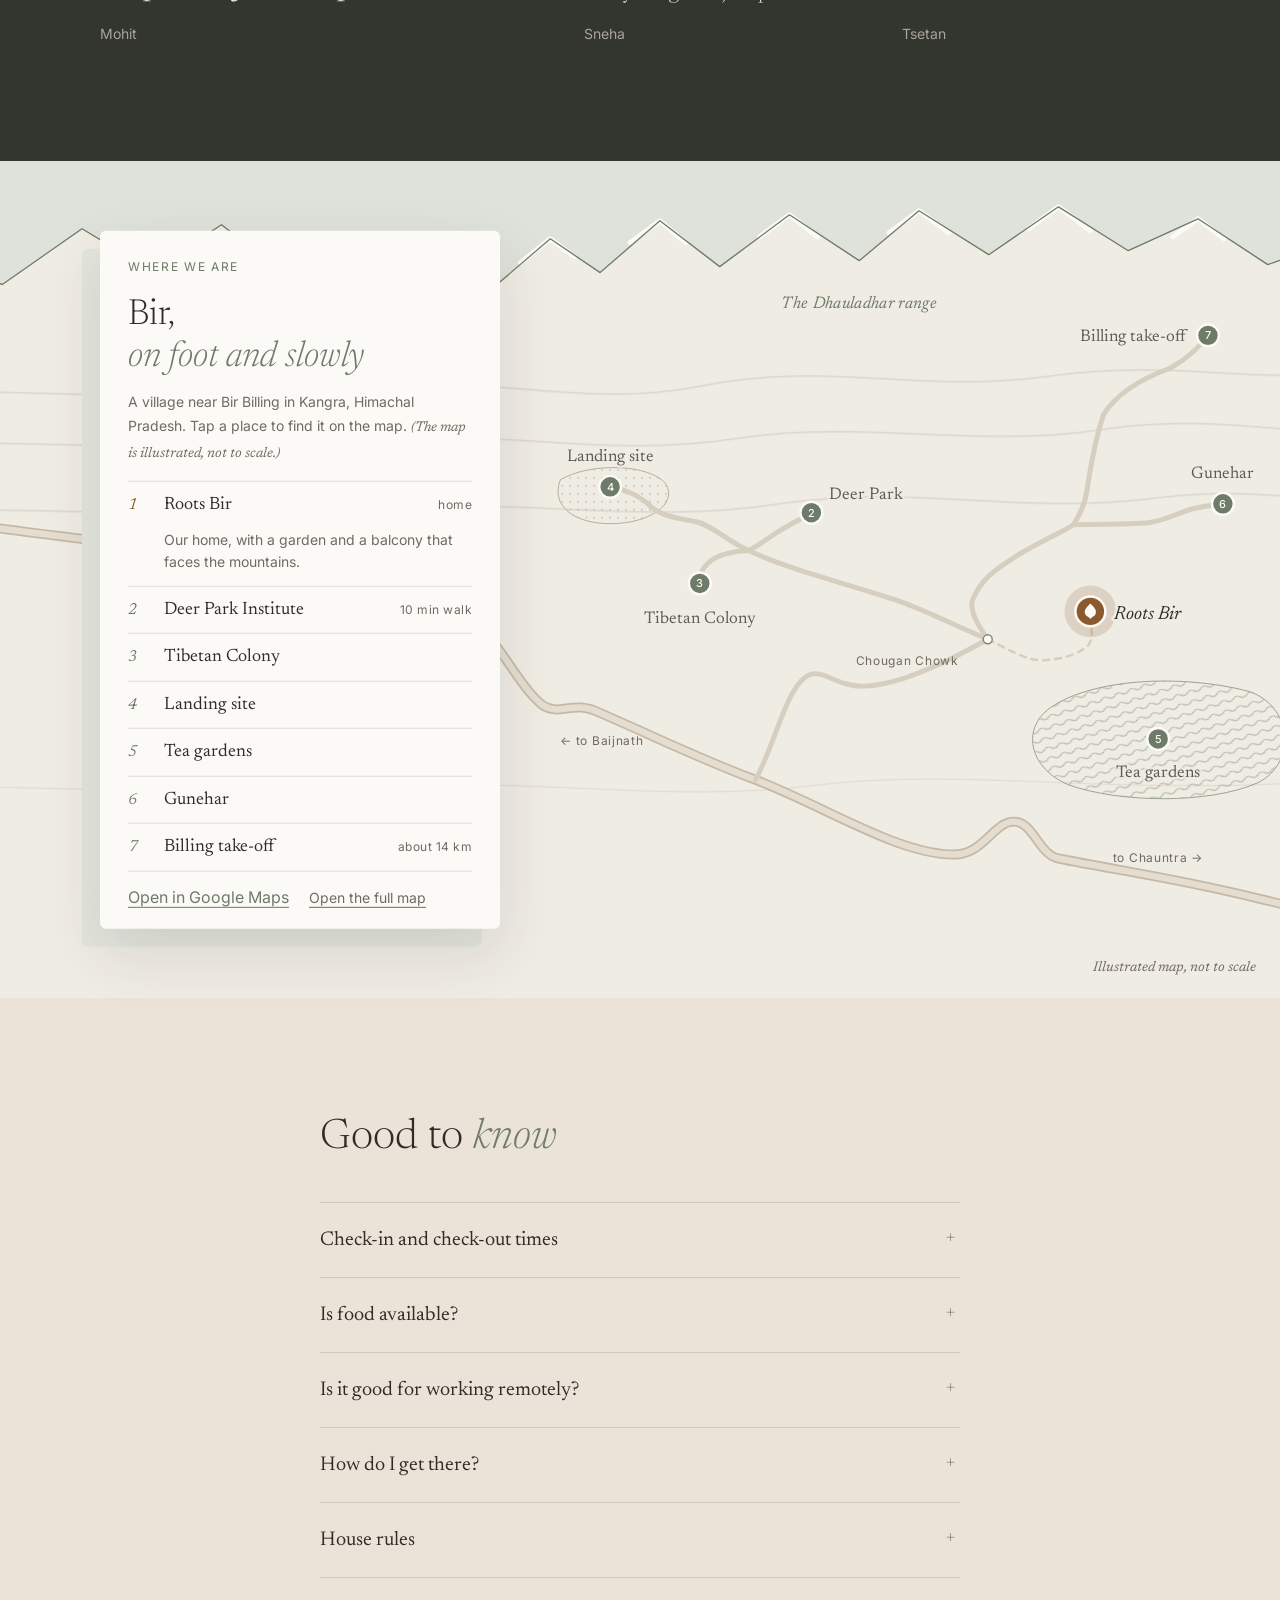
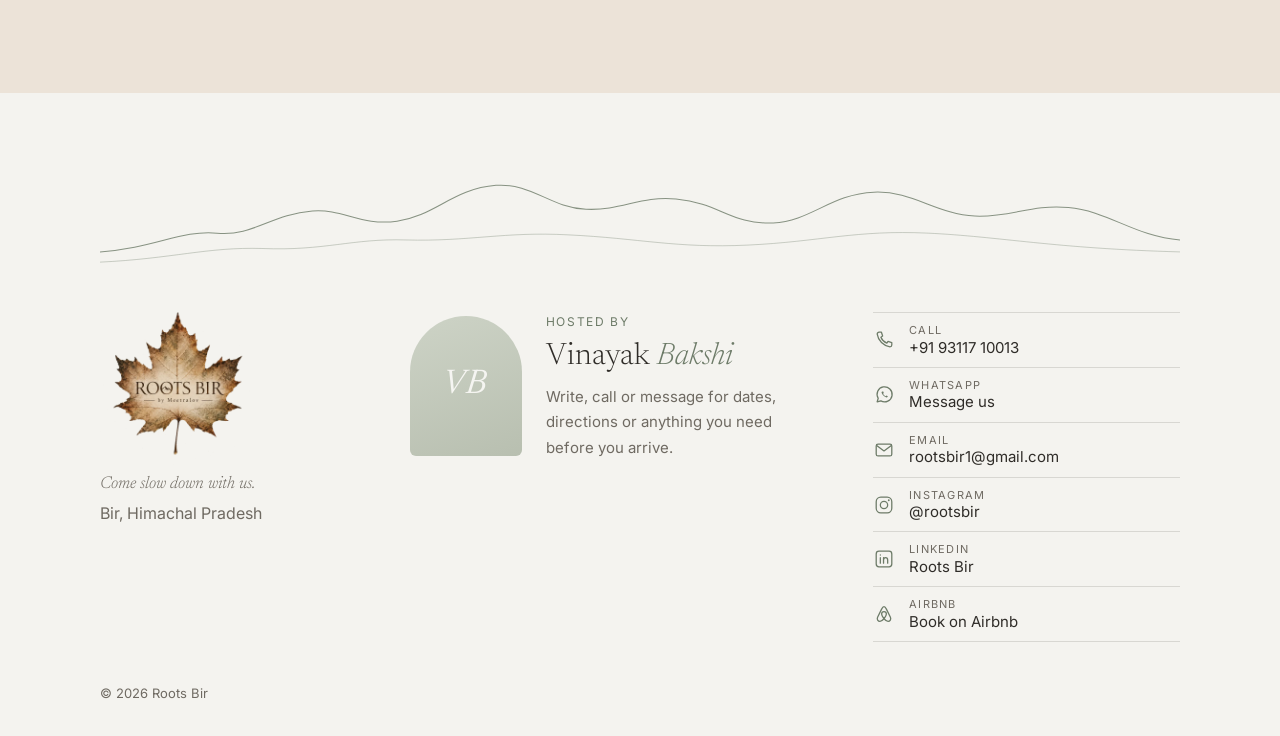
==== commit f18ac3f7: "Redraw the Bir map from the owner's sketch Co-Authored-By: Claude Opus 5.5 <noreply@anthropic.com> C" ====
--- a/index.html
+++ b/index.html
@@ -212,7 +212,7 @@
     <div class="map-stage">
       <!-- The illustrated map fills the screen -->
       <div class="map-canvas">
-        <svg viewBox="-440 -20 1440 840" data-vb-wide="-440 -20 1440 840" data-vb-narrow="190 96 720 600" preserveAspectRatio="xMidYMid slice" role="img" aria-labelledby="map-t">
+        <svg viewBox="-440 -20 1440 840" data-vb-wide="-440 -20 1440 840" data-vb-narrow="160 100 780 650" preserveAspectRatio="xMidYMid slice" role="img" aria-labelledby="map-t">
           <title id="map-t">Illustrated map of Bir showing Roots Bir and nearby places</title>
           <defs>
             <pattern id="tea" width="14" height="10" patternUnits="userSpaceOnUse" patternTransform="rotate(-18)">
@@ -241,33 +241,48 @@
             <path d="M-500 612 C-320 600 -160 624 0 610 C180 596 300 626 460 606 C620 588 760 620 1000 600" opacity=".6"/>
           </g>
 
-          <!-- stream coming down from the hills -->
-          <path d="M640 110 C620 180 660 230 610 290 C560 350 590 400 545 450 C505 495 470 560 430 700" fill="none" stroke="#a9b8bd" stroke-width="3" stroke-linecap="round" opacity=".8"/>
-
-          <!-- tea gardens -->
-          <path d="M640 520 C700 498 790 506 850 540 C880 580 850 640 780 650 C710 660 650 630 630 590 C620 560 620 532 640 520 Z" fill="url(#tea)" stroke="#8f9c88" stroke-width="1" opacity=".9"/>
-          <path d="M120 480 C170 466 230 476 250 510 C262 540 230 570 180 566 C130 562 104 530 120 480 Z" fill="url(#tea)" stroke="#8f9c88" stroke-width="1" opacity=".7"/>
+
+          <!-- tea gardens, south-east of Chougan Chowk -->
+          <path d="M690 530 C730 500 820 494 890 512 C935 526 940 584 900 604 C850 626 760 624 710 606 C672 590 662 552 690 530 Z" fill="url(#tea)" stroke="#8f9c88" stroke-width="1" opacity=".9"/>
 
           <!-- landing field -->
-          <path d="M430 520 C470 506 540 510 560 536 C576 560 548 590 500 592 C454 594 418 572 430 520 Z" fill="url(#field)" stroke="#b9ae98" stroke-width="1"/>
-
-          <!-- roads -->
+          <path d="M200 300 C230 282 290 284 306 304 C318 324 290 344 250 344 C214 344 190 326 200 300 Z" fill="url(#field)" stroke="#b9ae98" stroke-width="1"/>
+
+          <!-- main road: Baijnath to Chauntra -->
           <g fill="none" stroke-linecap="round" stroke-linejoin="round">
-            <path class="road" d="M-500 700 C-300 690 -120 660 0 640 C120 620 220 560 330 470 C380 430 420 410 470 420 C540 434 580 470 640 470 C720 470 800 440 1000 430"/>
-            <path class="road" d="M470 420 C500 380 560 380 590 350 C640 300 560 280 610 240 C660 200 720 230 740 190 C756 160 760 150 770 140"/>
-            <path class="lane" d="M330 470 C340 430 360 410 382 398"/>
-            <path class="lane" d="M330 470 C300 420 270 360 252 300"/>
-            <path class="lane" d="M470 420 C480 470 492 500 498 530"/>
-          </g>
-
-          <!-- off-map pointer -->
+            <path class="highway-edge" d="M-500 330 C-300 360 -60 380 80 420 C130 436 150 500 182 526 C200 538 212 520 240 534 C300 560 340 580 396 601 C470 630 540 676 595 676 C625 676 635 643 655 643 C675 643 680 676 700 680 C760 692 820 700 900 720 C960 734 1010 748 1060 760"/>
+            <path class="highway" d="M-500 330 C-300 360 -60 380 80 420 C130 436 150 500 182 526 C200 538 212 520 240 534 C300 560 340 580 396 601 C470 630 540 676 595 676 C625 676 635 643 655 643 C675 643 680 676 700 680 C760 692 820 700 900 720 C960 734 1010 748 1060 760"/>
+          </g>
+
+          <!-- roads out of Chougan Chowk -->
+          <g fill="none" stroke-linecap="round" stroke-linejoin="round">
+            <!-- down to the main road -->
+            <path class="road" d="M629 460 C590 482 540 506 505 507 C480 508 466 492 452 495 C428 502 418 560 396 601"/>
+            <!-- north-west: past Deer Park and the Tibetan Colony to the landing site -->
+            <path class="road" d="M629 460 C595 446 565 430 535 420 C480 402 430 390 389 371 C365 360 352 345 336 342 C315 338 300 336 290 326 C280 316 266 310 250 307"/>
+            <path class="road" d="M389 371 C402 364 412 356 422 350 C434 343 444 338 452 333"/>
+            <path class="road" d="M389 371 C370 372 356 376 348 384 C342 390 340 395 340 399"/>
+            <!-- north: up the hill to Billing, with the turn for Gunehar -->
+            <path class="road" d="M629 460 C618 444 610 430 614 420 C622 400 636 390 660 375 C685 360 705 352 715 345 C726 328 728 316 730 301 C735 270 740 250 745 235 C760 210 790 196 812 188 C830 178 842 166 850 155"/>
+            <path class="road" d="M715 345 C740 344 768 345 790 343 C808 341 822 332 835 329 C846 326 856 325 865 324"/>
+            <!-- our lane -->
+            <path class="lane" d="M629 460 C650 470 668 482 685 481 C705 480 722 474 730 466 C734 460 734 452 732 444"/>
+          </g>
+
+          <!-- Chougan Chowk -->
           <g class="m-off">
-            <path d="M150 620 L108 632 M108 632 L120 620 M108 632 L122 640" fill="none" stroke="#6f6a62" stroke-width="1.2" stroke-linecap="round"/>
-            <text x="130" y="664">to Baijnath &amp; Ahju station</text>
+            <circle cx="629" cy="460" r="4.5" fill="#fbfaf7" stroke="#8a826f" stroke-width="1.4"/>
+            <text x="600" y="486" text-anchor="end">Chougan Chowk</text>
+          </g>
+
+          <!-- where the main road goes -->
+          <g class="m-off">
+            <text x="200" y="566">← to Baijnath</text>
+            <text x="845" y="684" text-anchor="end">to Chauntra →</text>
           </g>
 
           <!-- compass -->
-          <g transform="translate(930 580)" class="m-compass">
+          <g transform="translate(965 440)" class="m-compass">
             <circle r="26" fill="none" stroke="#b9b2a4"/>
             <path d="M0 -20 L6 4 L0 0 L-6 4 Z" fill="#6d7b68"/>
             <text y="-32" text-anchor="middle">N</text>
@@ -275,35 +290,35 @@
 
           <!-- pins (positions match the list) -->
           <g class="pins">
-            <g class="pin pin-home" data-place="1" transform="translate(382 398)" tabindex="0" role="button" aria-label="1, Roots Bir">
+            <g class="pin pin-home" data-place="1" transform="translate(732 432)" tabindex="0" role="button" aria-label="1, Roots Bir">
               <circle r="26" class="halo"/>
               <circle r="15" class="dot"/>
               <path d="M0 -8 C4 -4 7 -1 5 3 C3 6 1 5 0 8 C-1 5 -3 6 -5 3 C-7 -1 -4 -4 0 -8 Z" fill="#fbfaf7"/>
-              <text class="m-label" x="24" y="38">Roots Bir</text>
-            </g>
-            <g class="pin" data-place="2" transform="translate(452 352)" tabindex="0" role="button" aria-label="2, Deer Park Institute">
+              <text class="m-label" x="24" y="8">Roots Bir</text>
+            </g>
+            <g class="pin" data-place="2" transform="translate(452 333)" tabindex="0" role="button" aria-label="2, Deer Park Institute">
               <circle r="20" class="halo"/><circle r="11" class="dot"/><text class="num" y="4">2</text>
               <text class="m-label" x="18" y="-14">Deer Park</text>
             </g>
-            <g class="pin" data-place="3" transform="translate(612 466)" tabindex="0" role="button" aria-label="3, Tibetan Colony">
+            <g class="pin" data-place="3" transform="translate(340 404)" tabindex="0" role="button" aria-label="3, Tibetan Colony">
               <circle r="20" class="halo"/><circle r="11" class="dot"/><text class="num" y="4">3</text>
-              <text class="m-label" x="18" y="-14">Tibetan Colony</text>
-            </g>
-            <g class="pin" data-place="4" transform="translate(498 552)" tabindex="0" role="button" aria-label="4, Landing site">
+              <text class="m-label" x="0" y="40" text-anchor="middle">Tibetan Colony</text>
+            </g>
+            <g class="pin" data-place="4" transform="translate(250 307)" tabindex="0" role="button" aria-label="4, Landing site">
               <circle r="20" class="halo"/><circle r="11" class="dot"/><text class="num" y="4">4</text>
-              <text class="m-label" x="18" y="30">Landing site</text>
-            </g>
-            <g class="pin" data-place="5" transform="translate(746 580)" tabindex="0" role="button" aria-label="5, Tea gardens">
+              <text class="m-label" x="0" y="-26" text-anchor="middle">Landing site</text>
+            </g>
+            <g class="pin" data-place="5" transform="translate(800 560)" tabindex="0" role="button" aria-label="5, Tea gardens">
               <circle r="20" class="halo"/><circle r="11" class="dot"/><text class="num" y="4">5</text>
-              <text class="m-label" x="18" y="30">Tea gardens</text>
-            </g>
-            <g class="pin" data-place="6" transform="translate(252 300)" tabindex="0" role="button" aria-label="6, Gunehar village">
+              <text class="m-label" x="0" y="38" text-anchor="middle">Tea gardens</text>
+            </g>
+            <g class="pin" data-place="6" transform="translate(865 324)" tabindex="0" role="button" aria-label="6, Gunehar village">
               <circle r="20" class="halo"/><circle r="11" class="dot"/><text class="num" y="4">6</text>
-              <text class="m-label" x="18" y="-14">Gunehar</text>
-            </g>
-            <g class="pin" data-place="7" transform="translate(770 140)" tabindex="0" role="button" aria-label="7, Billing take-off">
+              <text class="m-label" x="0" y="-26" text-anchor="middle">Gunehar</text>
+            </g>
+            <g class="pin" data-place="7" transform="translate(850 155)" tabindex="0" role="button" aria-label="7, Billing take-off">
               <circle r="20" class="halo"/><circle r="11" class="dot"/><text class="num" y="4">7</text>
-              <text class="m-label" x="20" y="6">Billing take-off</text>
+              <text class="m-label" x="-22" y="6" text-anchor="end">Billing take-off</text>
             </g>
           </g>
         </svg>
@@ -438,11 +453,6 @@
     <div class="bd-msg" aria-live="polite"></div>
   </dialog>
 
-  <!-- Floating chat: opens WhatsApp, no login needed -->
-  <a class="chat-fab" href="https://wa.me/919311710013?text=Hi%2C%20I%20have%20a%20question%20about%20staying%20at%20Roots%20Bir." target="_blank" rel="noopener" aria-label="Chat with us on WhatsApp">
-    <svg viewBox="0 0 24 24" aria-hidden="true"><path d="M12 2.2a9.7 9.7 0 0 0-8.4 14.6L2.3 21.7l5-1.3A9.7 9.7 0 1 0 12 2.2Zm0 17.7a8 8 0 0 1-4.1-1.1l-.3-.2-3 .8.8-2.9-.2-.3A8 8 0 1 1 12 19.9Zm4.4-6c-.2-.1-1.4-.7-1.7-.8-.2-.1-.4-.1-.5.1l-.8.9c-.1.2-.3.2-.5.1a6.5 6.5 0 0 1-3.2-2.8c-.2-.4.2-.4.7-1.3.1-.2 0-.3 0-.4l-.8-1.8c-.2-.5-.4-.4-.5-.4h-.5a.9.9 0 0 0-.7.3 2.8 2.8 0 0 0-.9 2.1 4.9 4.9 0 0 0 1 2.6 11.2 11.2 0 0 0 4.3 3.8c1.6.7 2.2.7 3 .6.5-.1 1.4-.6 1.6-1.1.2-.6.2-1 .1-1.1l-.6-.4Z"/></svg>
-    <span>Chat with us</span>
-  </a>
   <script src="main.js"></script>
   <script src="booking.js"></script>
 </body>
--- a/map.css
+++ b/map.css
@@ -73,3 +73,5 @@
 .map-section .places .t { font-size: 18px; }
 .map-section .panel-foot .link { margin-top: 12px; }
 @media (max-width: 900px) { .map-section .panel-front { max-height: none; } }
+.highway-edge { stroke: #c4b9a6; stroke-width: 10; }
+.highway { stroke: #e4ddd0; stroke-width: 6.5; }
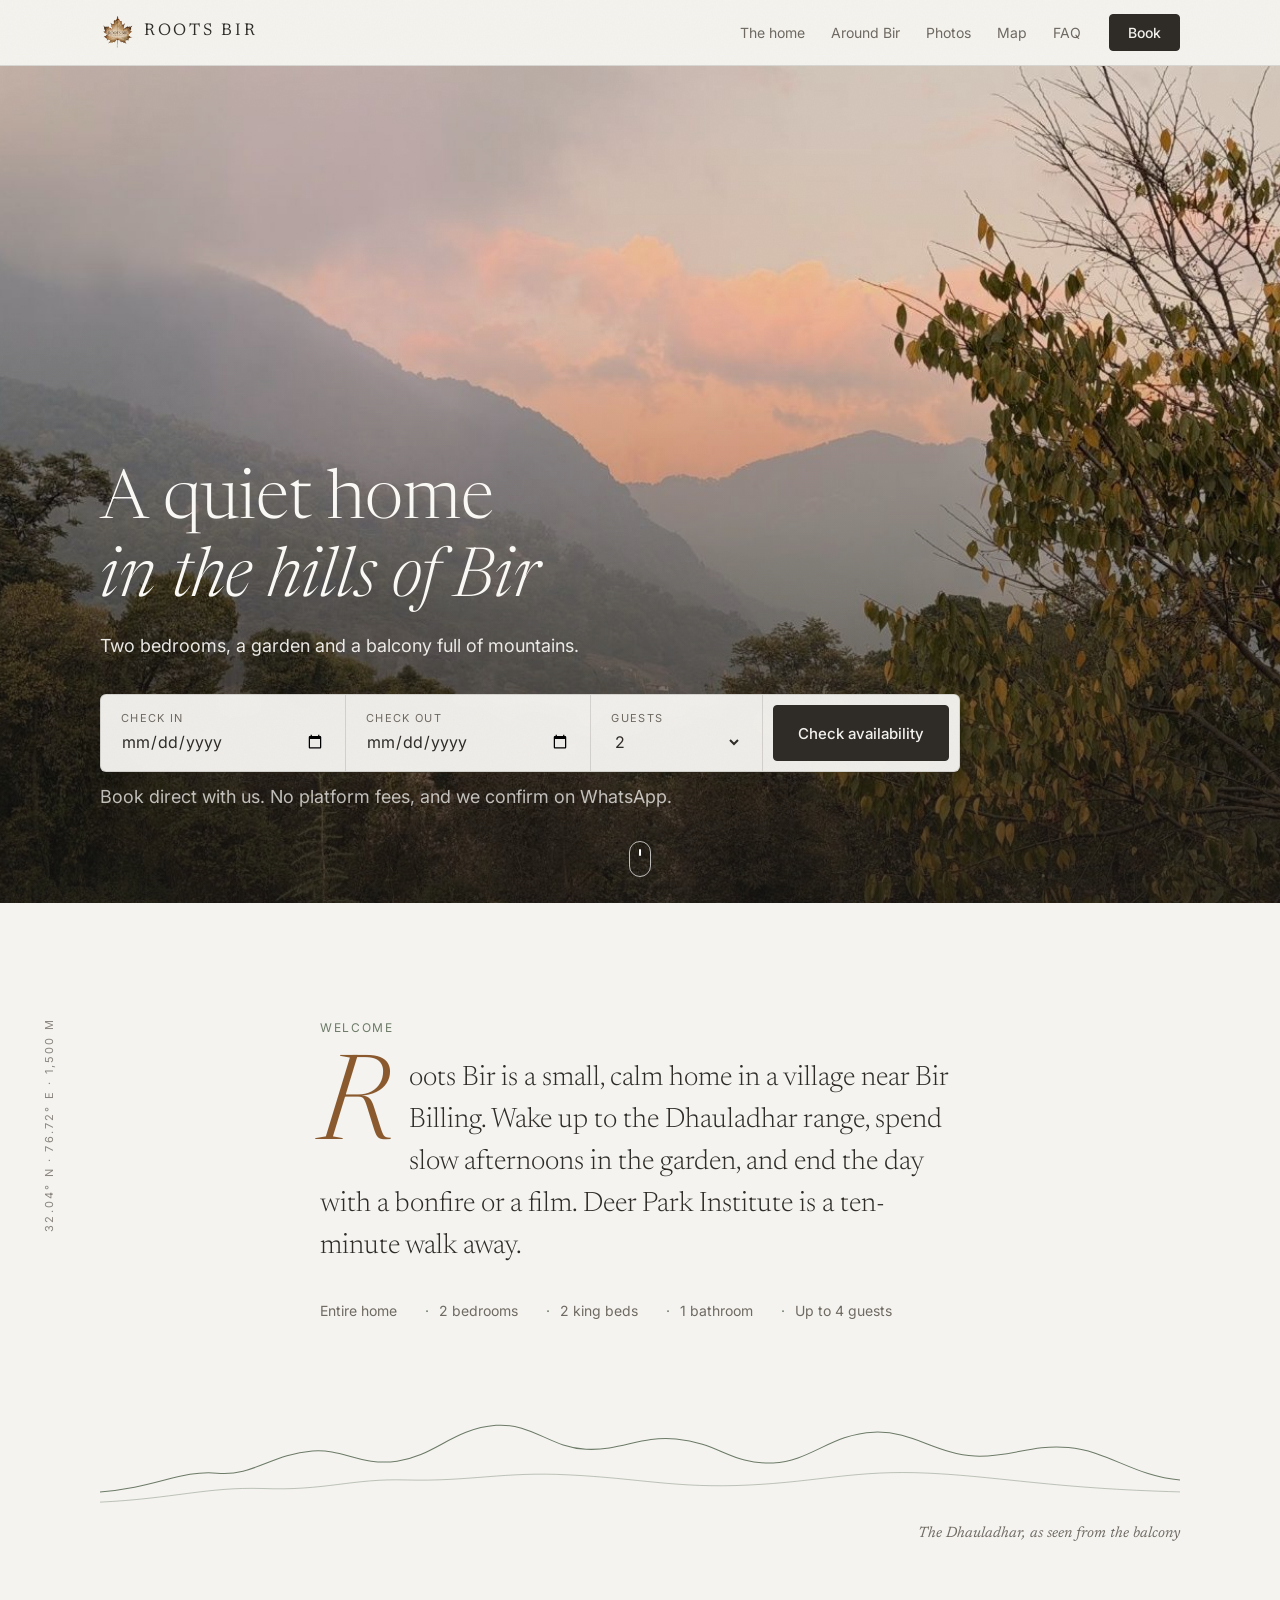
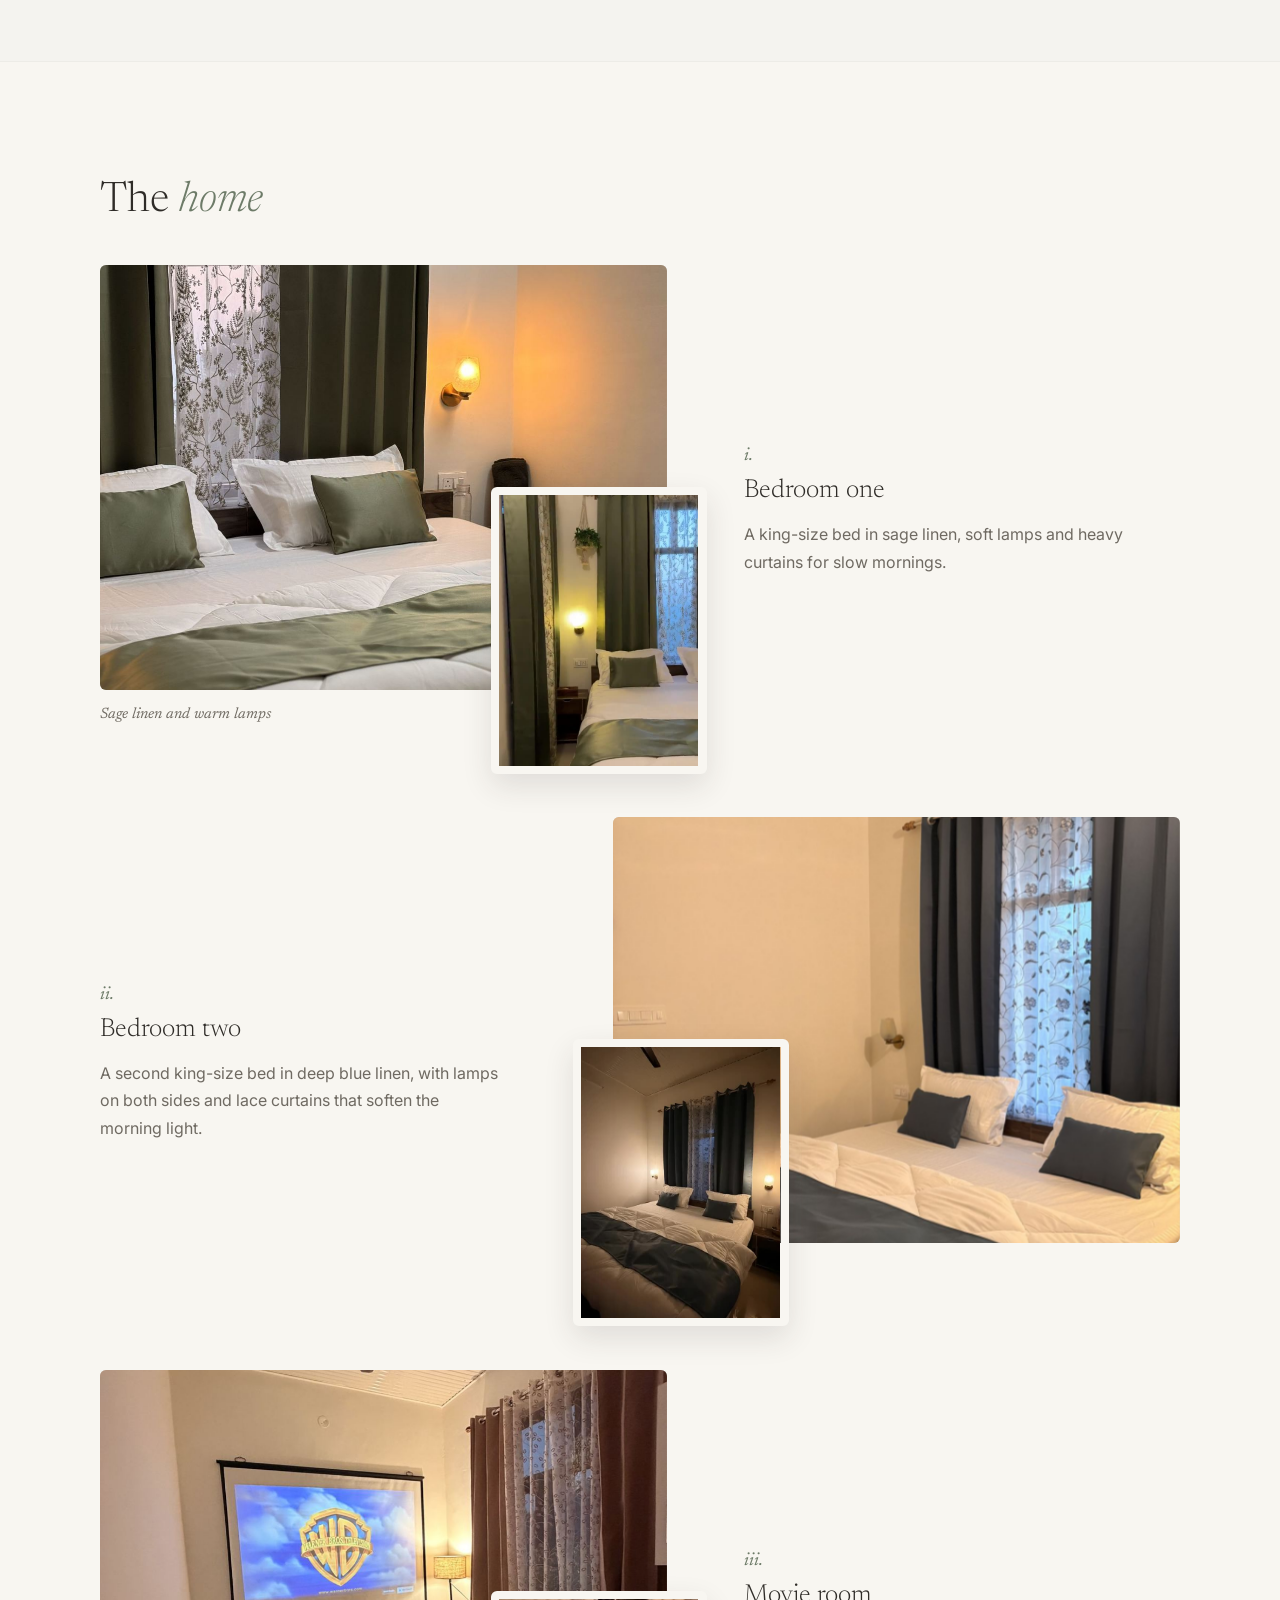
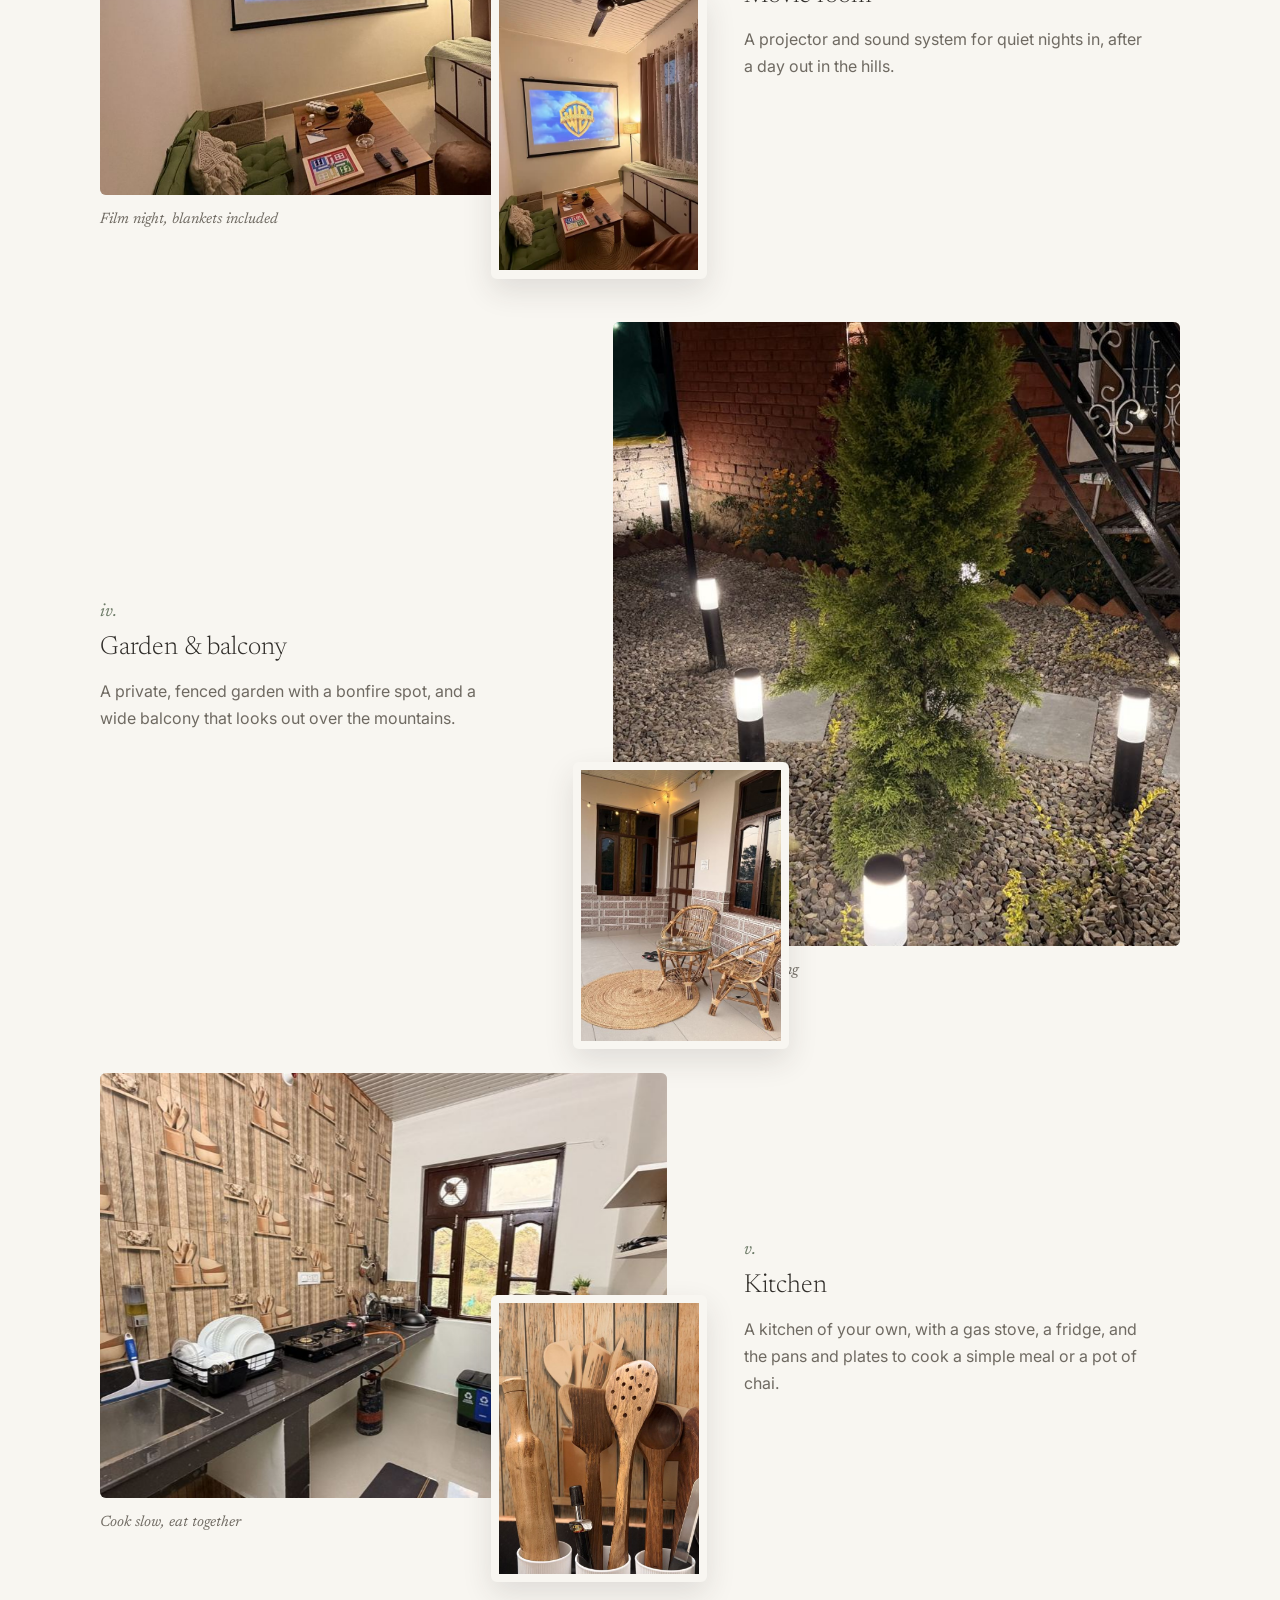
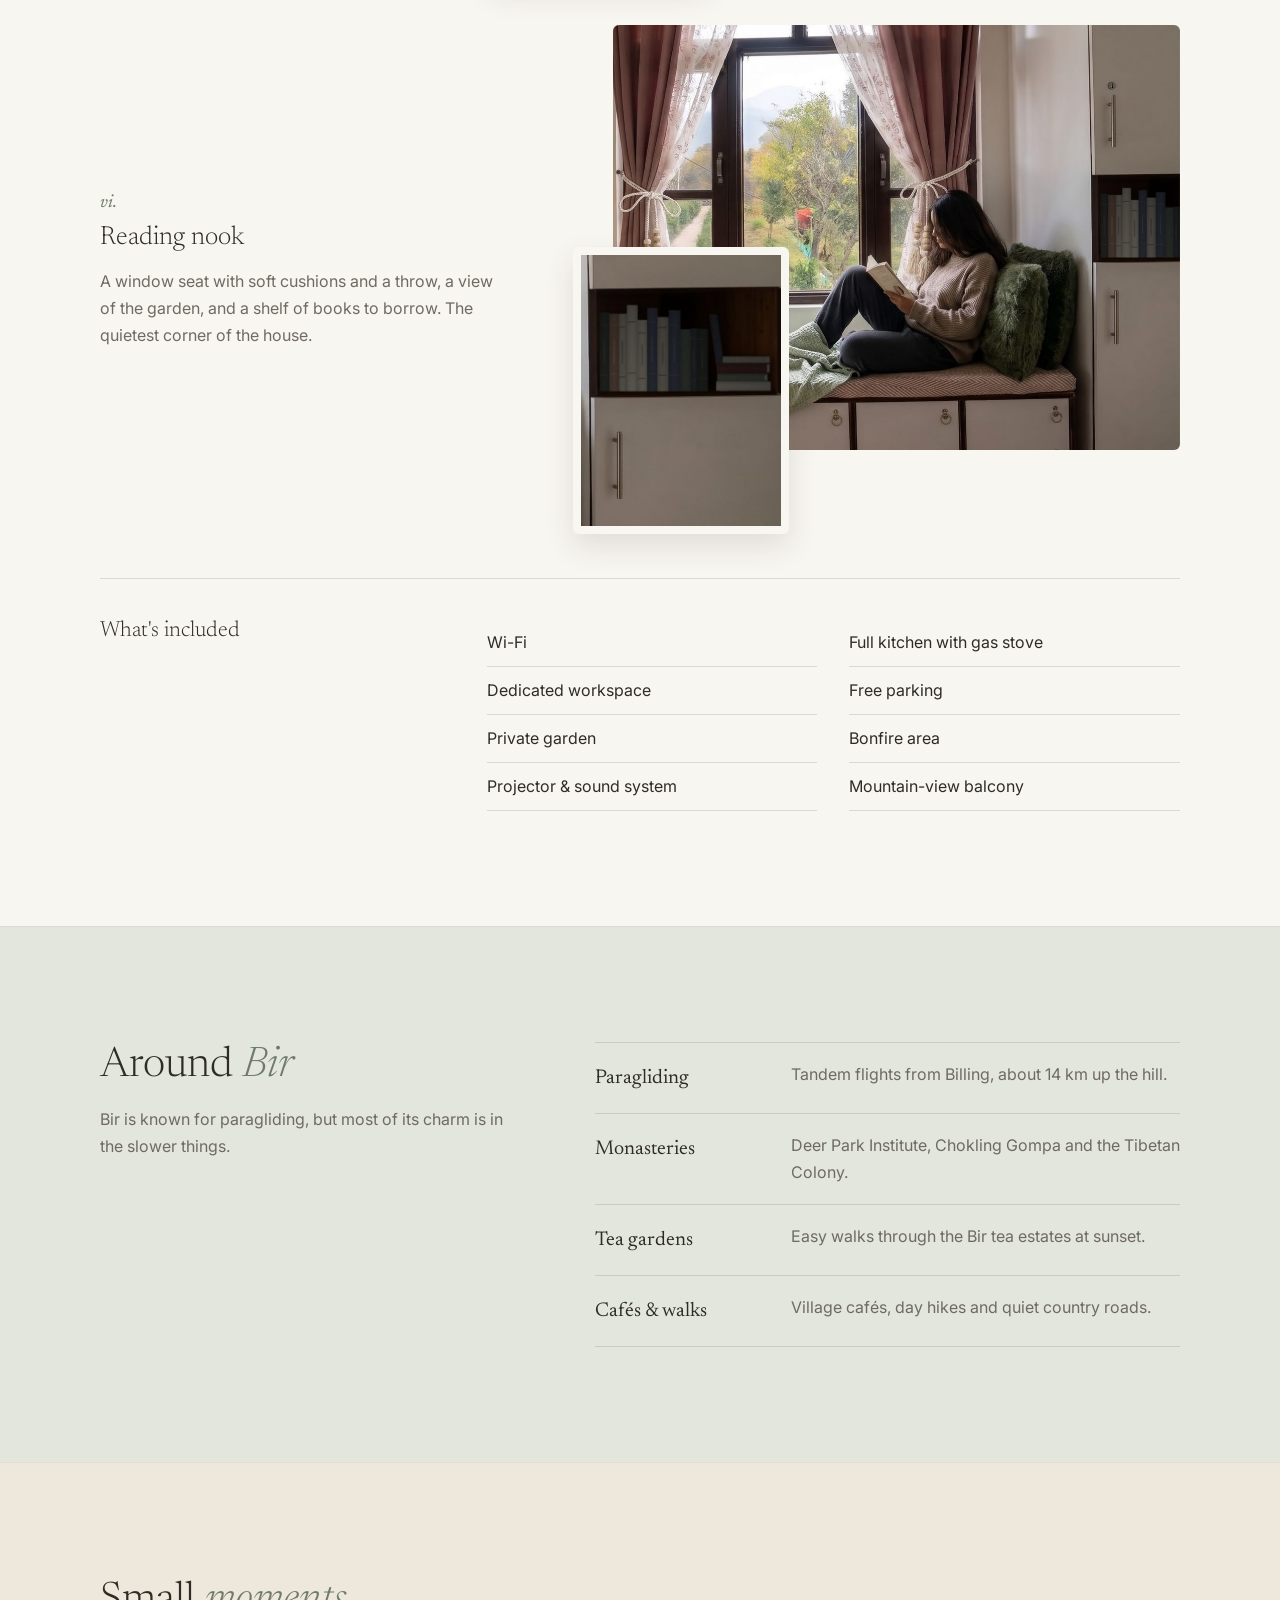
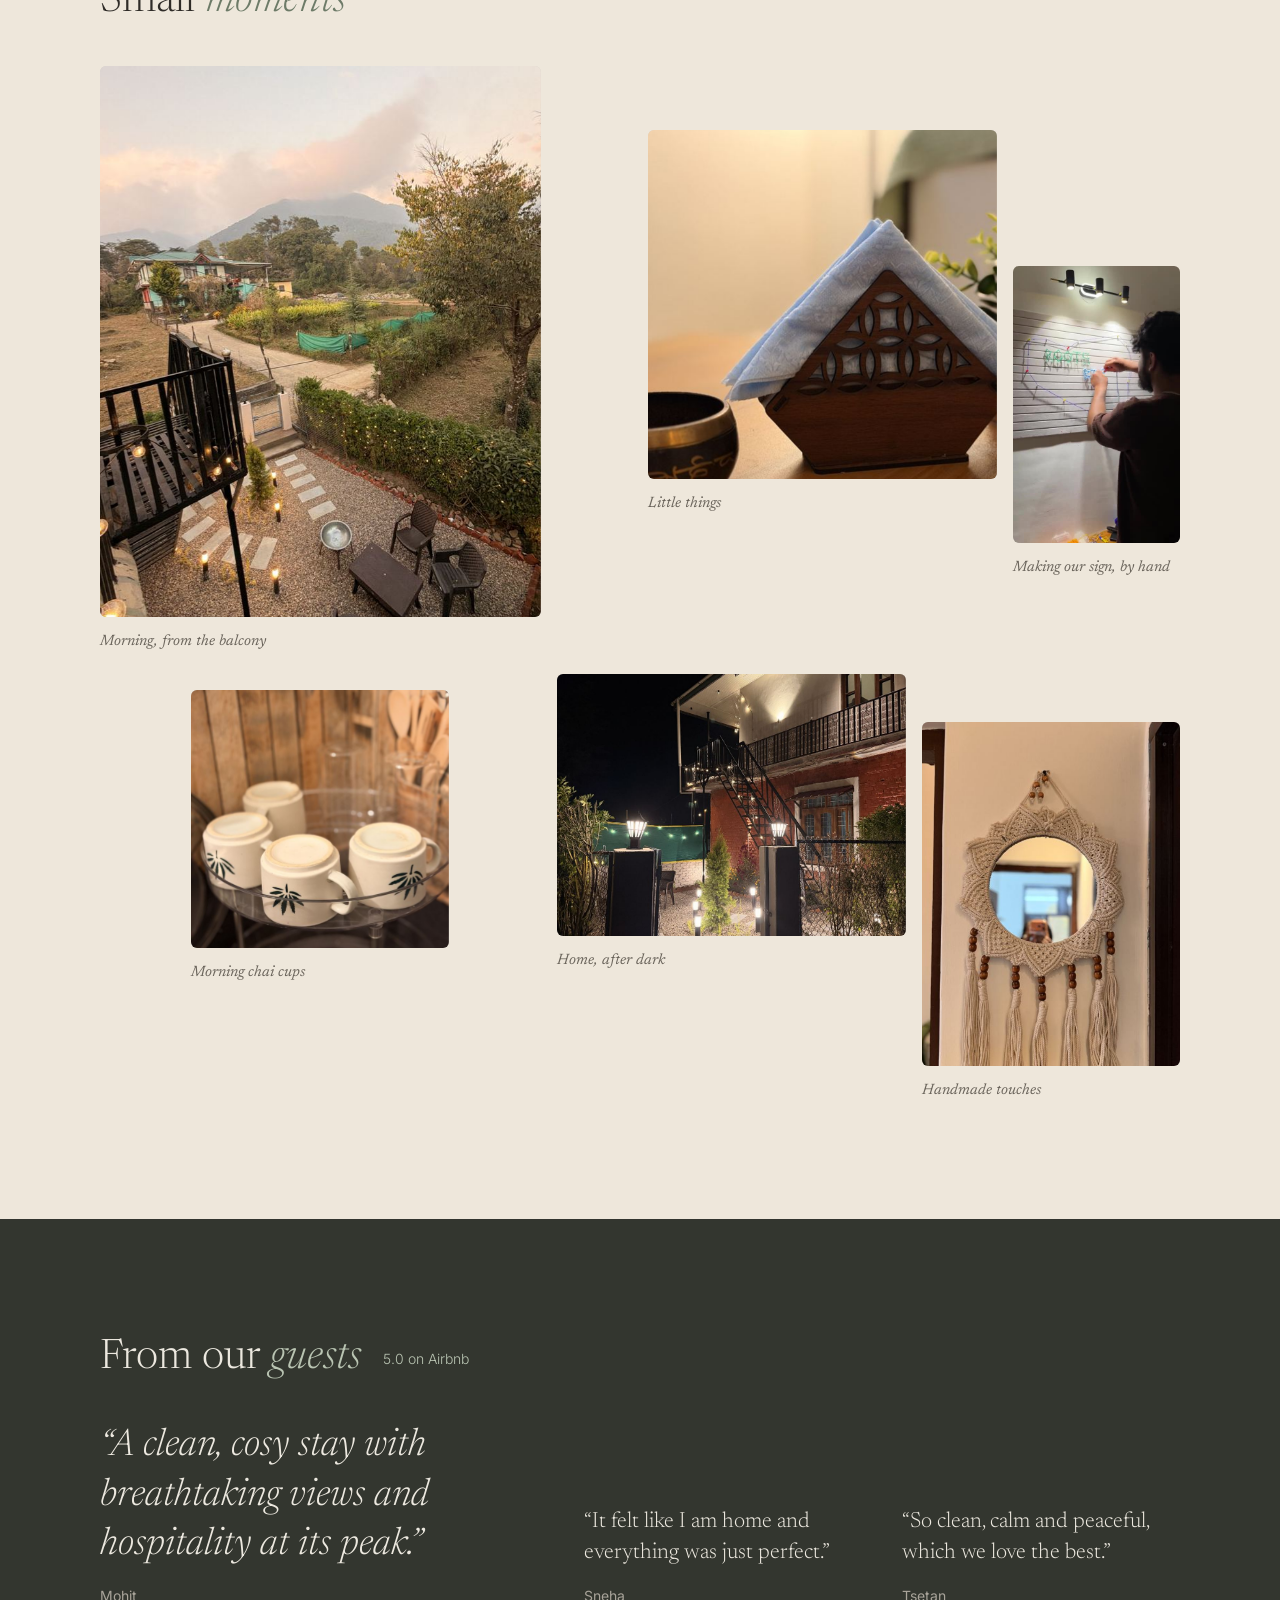
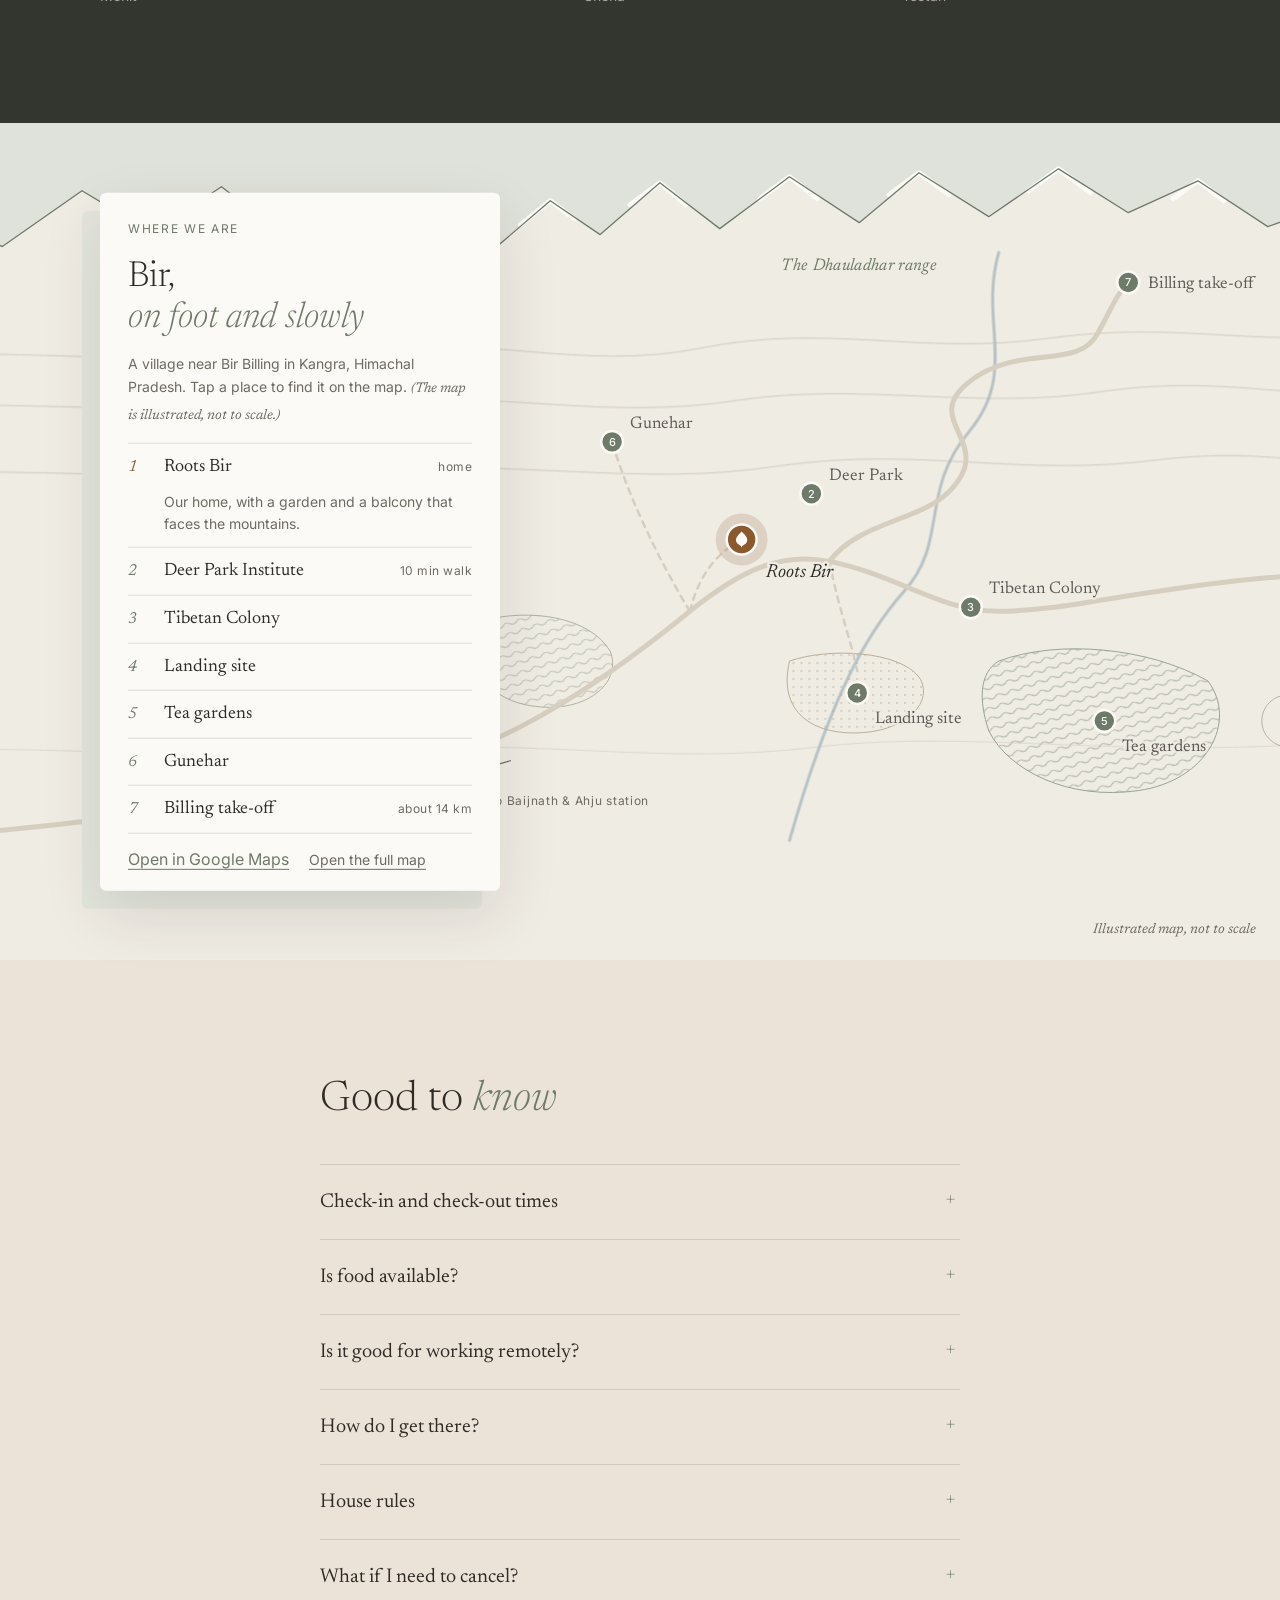
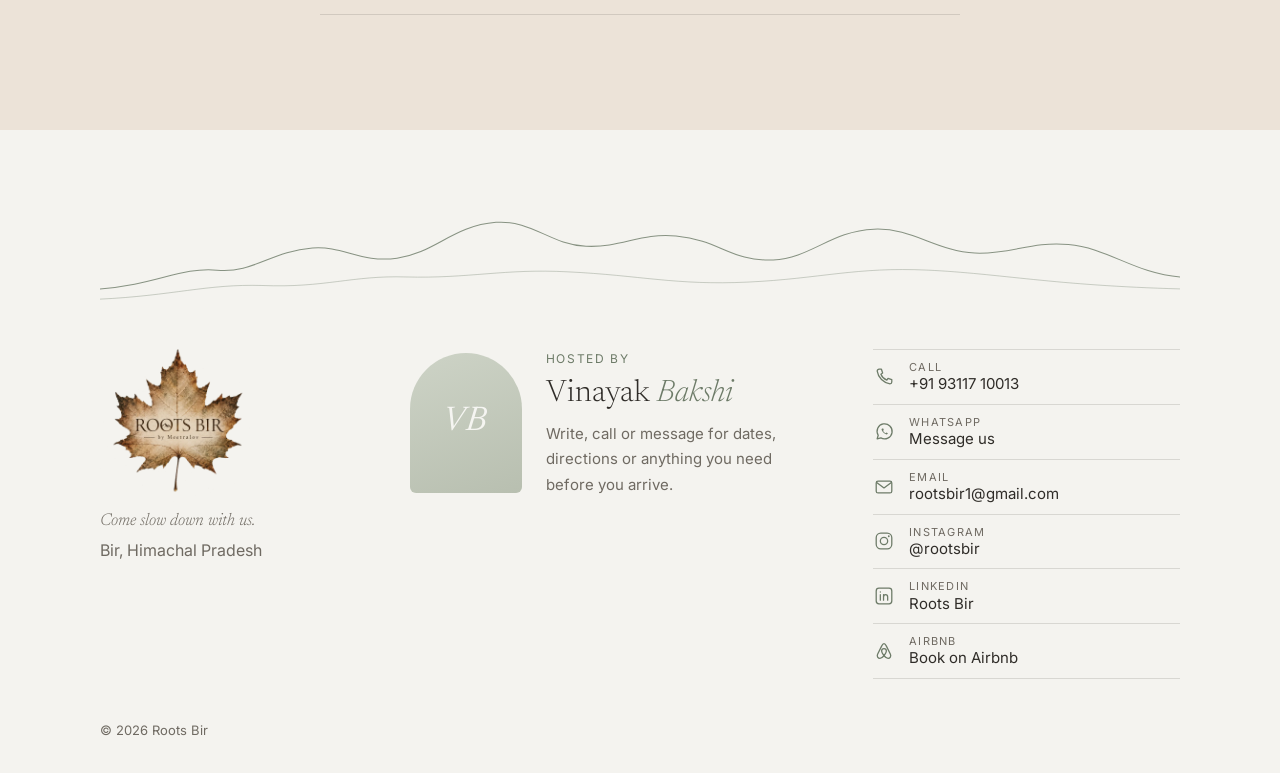
==== commit 4a75751f: "Merge pull request #21 from anu-shree123/site-answers Fill in house rules, times and cancellation po" ====
--- a/index.html
+++ b/index.html
@@ -53,7 +53,7 @@
         </label>
         <button type="submit" class="btn btn-solid">Check availability</button>
       </form>
-      <p class="avail-note" id="book" aria-live="polite">Bookings are handled securely on Airbnb.</p>
+      <p class="avail-note" id="book" aria-live="polite">Book direct with us. No platform fees.</p>
       <button type="button" class="avail-cal-link" id="open-cal" hidden>See available dates</button>
     </div>
     <a class="scroll-cue" href="#intro" aria-label="Scroll to the story"><span></span></a>
@@ -158,7 +158,6 @@
           <li>Wi-Fi</li><li>Full kitchen with gas stove</li><li>Dedicated workspace</li><li>Free parking</li>
           <li>Private garden</li><li>Bonfire area</li><li>Projector &amp; sound system</li><li>Mountain-view balcony</li>
         </ul>
-        <p class="ph small">[Guests mention a cook. Is that available on request? I'll add it if so.]</p>
       </div>
     </div>
   </section>
@@ -212,7 +211,7 @@
     <div class="map-stage">
       <!-- The illustrated map fills the screen -->
       <div class="map-canvas">
-        <svg viewBox="-440 -20 1440 840" data-vb-wide="-440 -20 1440 840" data-vb-narrow="160 100 780 650" preserveAspectRatio="xMidYMid slice" role="img" aria-labelledby="map-t">
+        <svg viewBox="-440 -20 1440 840" data-vb-wide="-440 -20 1440 840" data-vb-narrow="190 96 720 600" preserveAspectRatio="xMidYMid slice" role="img" aria-labelledby="map-t">
           <title id="map-t">Illustrated map of Bir showing Roots Bir and nearby places</title>
           <defs>
             <pattern id="tea" width="14" height="10" patternUnits="userSpaceOnUse" patternTransform="rotate(-18)">
@@ -241,48 +240,33 @@
             <path d="M-500 612 C-320 600 -160 624 0 610 C180 596 300 626 460 606 C620 588 760 620 1000 600" opacity=".6"/>
           </g>
 
-
-          <!-- tea gardens, south-east of Chougan Chowk -->
-          <path d="M690 530 C730 500 820 494 890 512 C935 526 940 584 900 604 C850 626 760 624 710 606 C672 590 662 552 690 530 Z" fill="url(#tea)" stroke="#8f9c88" stroke-width="1" opacity=".9"/>
+          <!-- stream coming down from the hills -->
+          <path d="M640 110 C620 180 660 230 610 290 C560 350 590 400 545 450 C505 495 470 560 430 700" fill="none" stroke="#a9b8bd" stroke-width="3" stroke-linecap="round" opacity=".8"/>
+
+          <!-- tea gardens -->
+          <path d="M640 520 C700 498 790 506 850 540 C880 580 850 640 780 650 C710 660 650 630 630 590 C620 560 620 532 640 520 Z" fill="url(#tea)" stroke="#8f9c88" stroke-width="1" opacity=".9"/>
+          <path d="M120 480 C170 466 230 476 250 510 C262 540 230 570 180 566 C130 562 104 530 120 480 Z" fill="url(#tea)" stroke="#8f9c88" stroke-width="1" opacity=".7"/>
 
           <!-- landing field -->
-          <path d="M200 300 C230 282 290 284 306 304 C318 324 290 344 250 344 C214 344 190 326 200 300 Z" fill="url(#field)" stroke="#b9ae98" stroke-width="1"/>
-
-          <!-- main road: Baijnath to Chauntra -->
+          <path d="M430 520 C470 506 540 510 560 536 C576 560 548 590 500 592 C454 594 418 572 430 520 Z" fill="url(#field)" stroke="#b9ae98" stroke-width="1"/>
+
+          <!-- roads -->
           <g fill="none" stroke-linecap="round" stroke-linejoin="round">
-            <path class="highway-edge" d="M-500 330 C-300 360 -60 380 80 420 C130 436 150 500 182 526 C200 538 212 520 240 534 C300 560 340 580 396 601 C470 630 540 676 595 676 C625 676 635 643 655 643 C675 643 680 676 700 680 C760 692 820 700 900 720 C960 734 1010 748 1060 760"/>
-            <path class="highway" d="M-500 330 C-300 360 -60 380 80 420 C130 436 150 500 182 526 C200 538 212 520 240 534 C300 560 340 580 396 601 C470 630 540 676 595 676 C625 676 635 643 655 643 C675 643 680 676 700 680 C760 692 820 700 900 720 C960 734 1010 748 1060 760"/>
-          </g>
-
-          <!-- roads out of Chougan Chowk -->
-          <g fill="none" stroke-linecap="round" stroke-linejoin="round">
-            <!-- down to the main road -->
-            <path class="road" d="M629 460 C590 482 540 506 505 507 C480 508 466 492 452 495 C428 502 418 560 396 601"/>
-            <!-- north-west: past Deer Park and the Tibetan Colony to the landing site -->
-            <path class="road" d="M629 460 C595 446 565 430 535 420 C480 402 430 390 389 371 C365 360 352 345 336 342 C315 338 300 336 290 326 C280 316 266 310 250 307"/>
-            <path class="road" d="M389 371 C402 364 412 356 422 350 C434 343 444 338 452 333"/>
-            <path class="road" d="M389 371 C370 372 356 376 348 384 C342 390 340 395 340 399"/>
-            <!-- north: up the hill to Billing, with the turn for Gunehar -->
-            <path class="road" d="M629 460 C618 444 610 430 614 420 C622 400 636 390 660 375 C685 360 705 352 715 345 C726 328 728 316 730 301 C735 270 740 250 745 235 C760 210 790 196 812 188 C830 178 842 166 850 155"/>
-            <path class="road" d="M715 345 C740 344 768 345 790 343 C808 341 822 332 835 329 C846 326 856 325 865 324"/>
-            <!-- our lane -->
-            <path class="lane" d="M629 460 C650 470 668 482 685 481 C705 480 722 474 730 466 C734 460 734 452 732 444"/>
-          </g>
-
-          <!-- Chougan Chowk -->
+            <path class="road" d="M-500 700 C-300 690 -120 660 0 640 C120 620 220 560 330 470 C380 430 420 410 470 420 C540 434 580 470 640 470 C720 470 800 440 1000 430"/>
+            <path class="road" d="M470 420 C500 380 560 380 590 350 C640 300 560 280 610 240 C660 200 720 230 740 190 C756 160 760 150 770 140"/>
+            <path class="lane" d="M330 470 C340 430 360 410 382 398"/>
+            <path class="lane" d="M330 470 C300 420 270 360 252 300"/>
+            <path class="lane" d="M470 420 C480 470 492 500 498 530"/>
+          </g>
+
+          <!-- off-map pointer -->
           <g class="m-off">
-            <circle cx="629" cy="460" r="4.5" fill="#fbfaf7" stroke="#8a826f" stroke-width="1.4"/>
-            <text x="600" y="486" text-anchor="end">Chougan Chowk</text>
-          </g>
-
-          <!-- where the main road goes -->
-          <g class="m-off">
-            <text x="200" y="566">← to Baijnath</text>
-            <text x="845" y="684" text-anchor="end">to Chauntra →</text>
+            <path d="M150 620 L108 632 M108 632 L120 620 M108 632 L122 640" fill="none" stroke="#6f6a62" stroke-width="1.2" stroke-linecap="round"/>
+            <text x="130" y="664">to Baijnath &amp; Ahju station</text>
           </g>
 
           <!-- compass -->
-          <g transform="translate(965 440)" class="m-compass">
+          <g transform="translate(930 580)" class="m-compass">
             <circle r="26" fill="none" stroke="#b9b2a4"/>
             <path d="M0 -20 L6 4 L0 0 L-6 4 Z" fill="#6d7b68"/>
             <text y="-32" text-anchor="middle">N</text>
@@ -290,35 +274,35 @@
 
           <!-- pins (positions match the list) -->
           <g class="pins">
-            <g class="pin pin-home" data-place="1" transform="translate(732 432)" tabindex="0" role="button" aria-label="1, Roots Bir">
+            <g class="pin pin-home" data-place="1" transform="translate(382 398)" tabindex="0" role="button" aria-label="1, Roots Bir">
               <circle r="26" class="halo"/>
               <circle r="15" class="dot"/>
               <path d="M0 -8 C4 -4 7 -1 5 3 C3 6 1 5 0 8 C-1 5 -3 6 -5 3 C-7 -1 -4 -4 0 -8 Z" fill="#fbfaf7"/>
-              <text class="m-label" x="24" y="8">Roots Bir</text>
-            </g>
-            <g class="pin" data-place="2" transform="translate(452 333)" tabindex="0" role="button" aria-label="2, Deer Park Institute">
+              <text class="m-label" x="24" y="38">Roots Bir</text>
+            </g>
+            <g class="pin" data-place="2" transform="translate(452 352)" tabindex="0" role="button" aria-label="2, Deer Park Institute">
               <circle r="20" class="halo"/><circle r="11" class="dot"/><text class="num" y="4">2</text>
               <text class="m-label" x="18" y="-14">Deer Park</text>
             </g>
-            <g class="pin" data-place="3" transform="translate(340 404)" tabindex="0" role="button" aria-label="3, Tibetan Colony">
+            <g class="pin" data-place="3" transform="translate(612 466)" tabindex="0" role="button" aria-label="3, Tibetan Colony">
               <circle r="20" class="halo"/><circle r="11" class="dot"/><text class="num" y="4">3</text>
-              <text class="m-label" x="0" y="40" text-anchor="middle">Tibetan Colony</text>
-            </g>
-            <g class="pin" data-place="4" transform="translate(250 307)" tabindex="0" role="button" aria-label="4, Landing site">
+              <text class="m-label" x="18" y="-14">Tibetan Colony</text>
+            </g>
+            <g class="pin" data-place="4" transform="translate(498 552)" tabindex="0" role="button" aria-label="4, Landing site">
               <circle r="20" class="halo"/><circle r="11" class="dot"/><text class="num" y="4">4</text>
-              <text class="m-label" x="0" y="-26" text-anchor="middle">Landing site</text>
-            </g>
-            <g class="pin" data-place="5" transform="translate(800 560)" tabindex="0" role="button" aria-label="5, Tea gardens">
+              <text class="m-label" x="18" y="30">Landing site</text>
+            </g>
+            <g class="pin" data-place="5" transform="translate(746 580)" tabindex="0" role="button" aria-label="5, Tea gardens">
               <circle r="20" class="halo"/><circle r="11" class="dot"/><text class="num" y="4">5</text>
-              <text class="m-label" x="0" y="38" text-anchor="middle">Tea gardens</text>
-            </g>
-            <g class="pin" data-place="6" transform="translate(865 324)" tabindex="0" role="button" aria-label="6, Gunehar village">
+              <text class="m-label" x="18" y="30">Tea gardens</text>
+            </g>
+            <g class="pin" data-place="6" transform="translate(252 300)" tabindex="0" role="button" aria-label="6, Gunehar village">
               <circle r="20" class="halo"/><circle r="11" class="dot"/><text class="num" y="4">6</text>
-              <text class="m-label" x="0" y="-26" text-anchor="middle">Gunehar</text>
-            </g>
-            <g class="pin" data-place="7" transform="translate(850 155)" tabindex="0" role="button" aria-label="7, Billing take-off">
+              <text class="m-label" x="18" y="-14">Gunehar</text>
+            </g>
+            <g class="pin" data-place="7" transform="translate(770 140)" tabindex="0" role="button" aria-label="7, Billing take-off">
               <circle r="20" class="halo"/><circle r="11" class="dot"/><text class="num" y="4">7</text>
-              <text class="m-label" x="-22" y="6" text-anchor="end">Billing take-off</text>
+              <text class="m-label" x="20" y="6">Billing take-off</text>
             </g>
           </g>
         </svg>
@@ -375,11 +359,12 @@
   <section class="block snap tone-clay" id="faq" data-label-nav="FAQ">
     <div class="narrow">
       <h2 class="section-title">Good to <em>know</em></h2>
-      <details><summary>Check-in and check-out times</summary><p class="ph">[Add your times, e.g. check-in from 1 pm, check-out by 11 am.]</p></details>
-      <details><summary>Is food available?</summary><p>The kitchen is fully equipped with a gas stove. <span class="ph">[Add whether a cook or meals can be arranged.]</span></p></details>
+      <details><summary>Check-in and check-out times</summary><p>Check-in is from 1 pm and check-out is by 10 am.</p></details>
+      <details><summary>Is food available?</summary><p>The kitchen is fully equipped with a gas stove, so you can cook for yourself. We don't offer a cook or meals at the moment.</p></details>
       <details><summary>Is it good for working remotely?</summary><p>Yes. There's Wi-Fi and a dedicated workspace.</p></details>
       <details><summary>How do I get there?</summary><p>The nearest airport is Kangra (Gaggal), about two hours away. Overnight buses run from Delhi to Bir. We're happy to help with directions.</p></details>
-      <details><summary>House rules</summary><p class="ph">[Add pets, smoking, quiet hours and anything else guests should know.]</p></details>
+      <details><summary>House rules</summary><p>Pets are welcome. Smoking and alcohol are allowed. Please keep things quiet between 10 pm and 8 am.</p></details>
+      <details><summary>What if I need to cancel?</summary><p>Cancel 7 or more days before check-in for a full refund of your advance. Cancel 2 to 6 days before for a 50% refund. Cancellations less than 2 days before check-in aren't refunded.</p></details>
     </div>
   </section>
 
@@ -448,7 +433,7 @@
         <small>Aadhaar, passport or driving licence. Up to 2 photos or a PDF (front and back). Only we can see it. You can also show it at check-in.</small></label>
       <label class="bd-hp" aria-hidden="true">Website<input name="website" tabindex="-1" autocomplete="off"></label>
       <button type="submit" class="btn btn-solid">Request to book</button>
-      <p class="bd-fine">No payment now. We confirm your dates on WhatsApp, and your booking is final once the advance is paid by UPI.</p>
+      <p class="bd-fine">No payment now. We confirm your dates on WhatsApp, and your booking is final once the advance is paid by UPI. Cancel 7+ days before check-in for a full refund, or 2 to 6 days before for 50%.</p>
     </form>
     <div class="bd-msg" aria-live="polite"></div>
   </dialog>
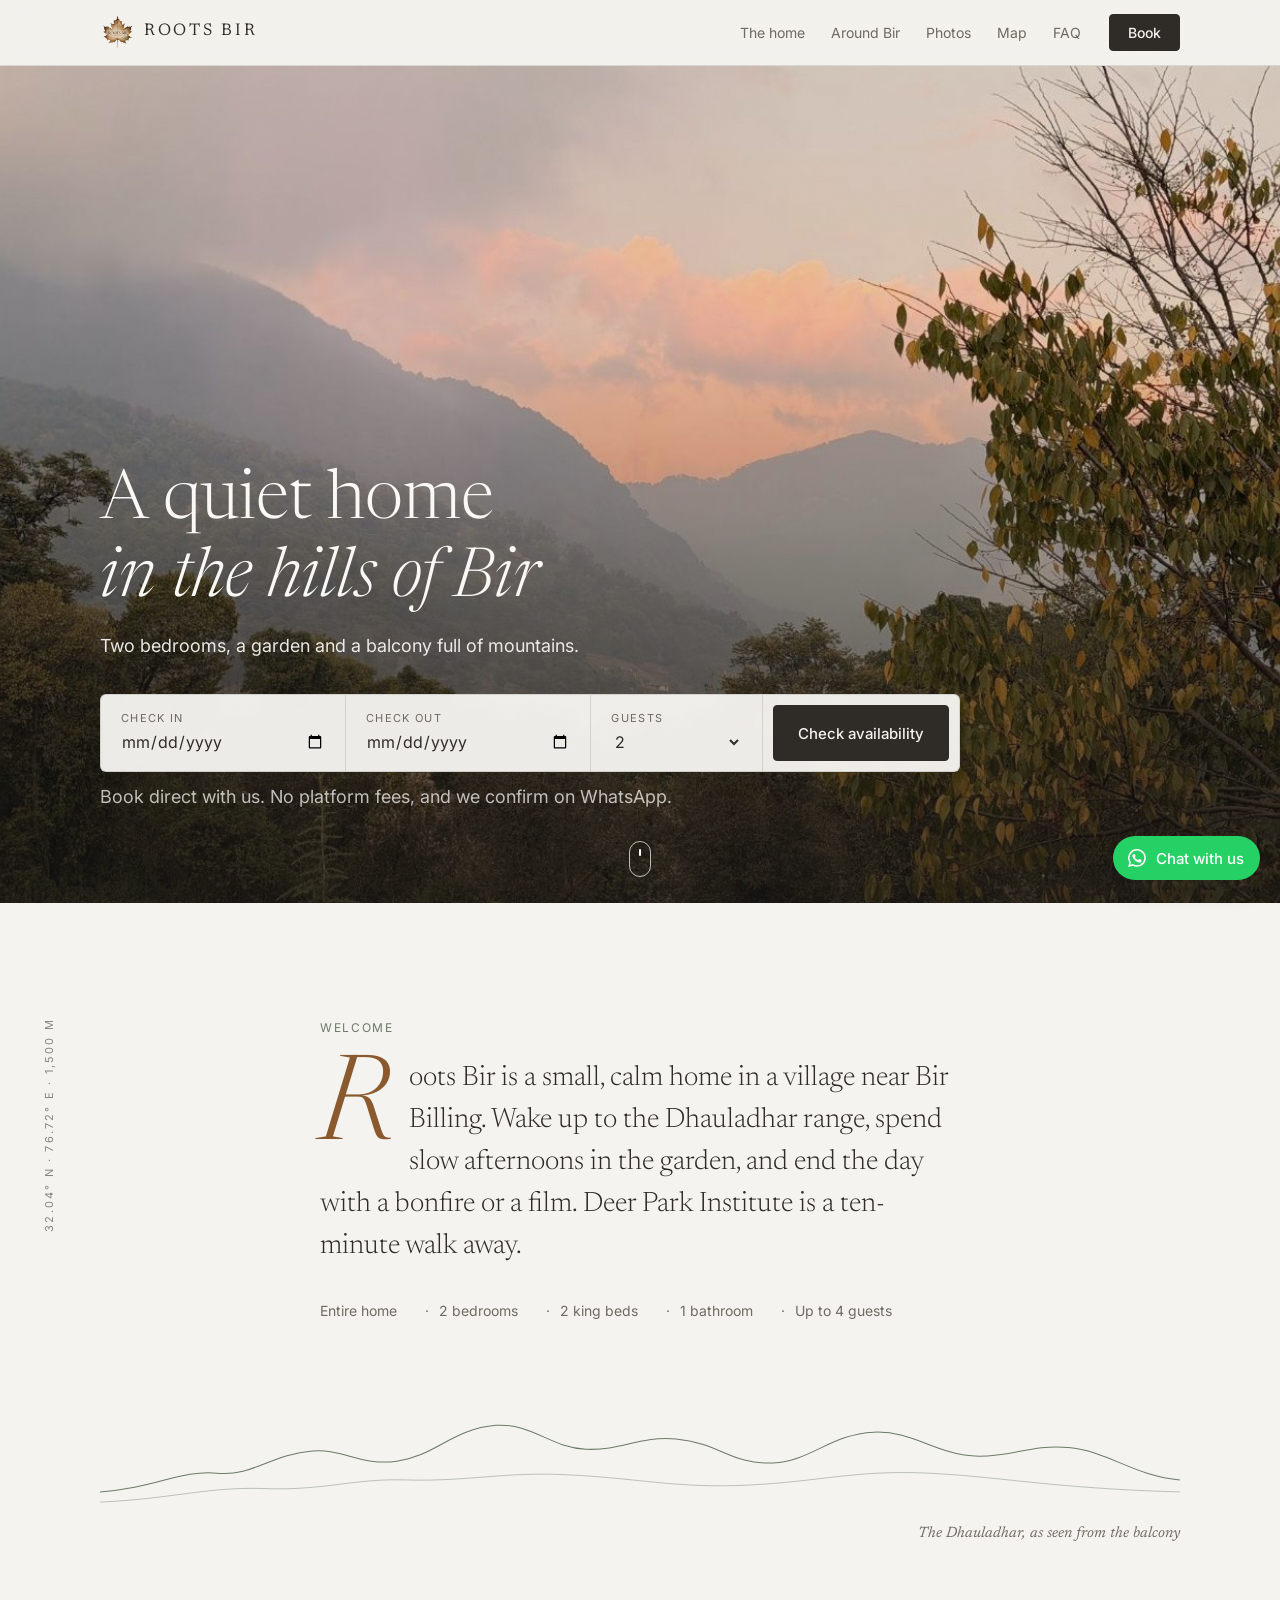
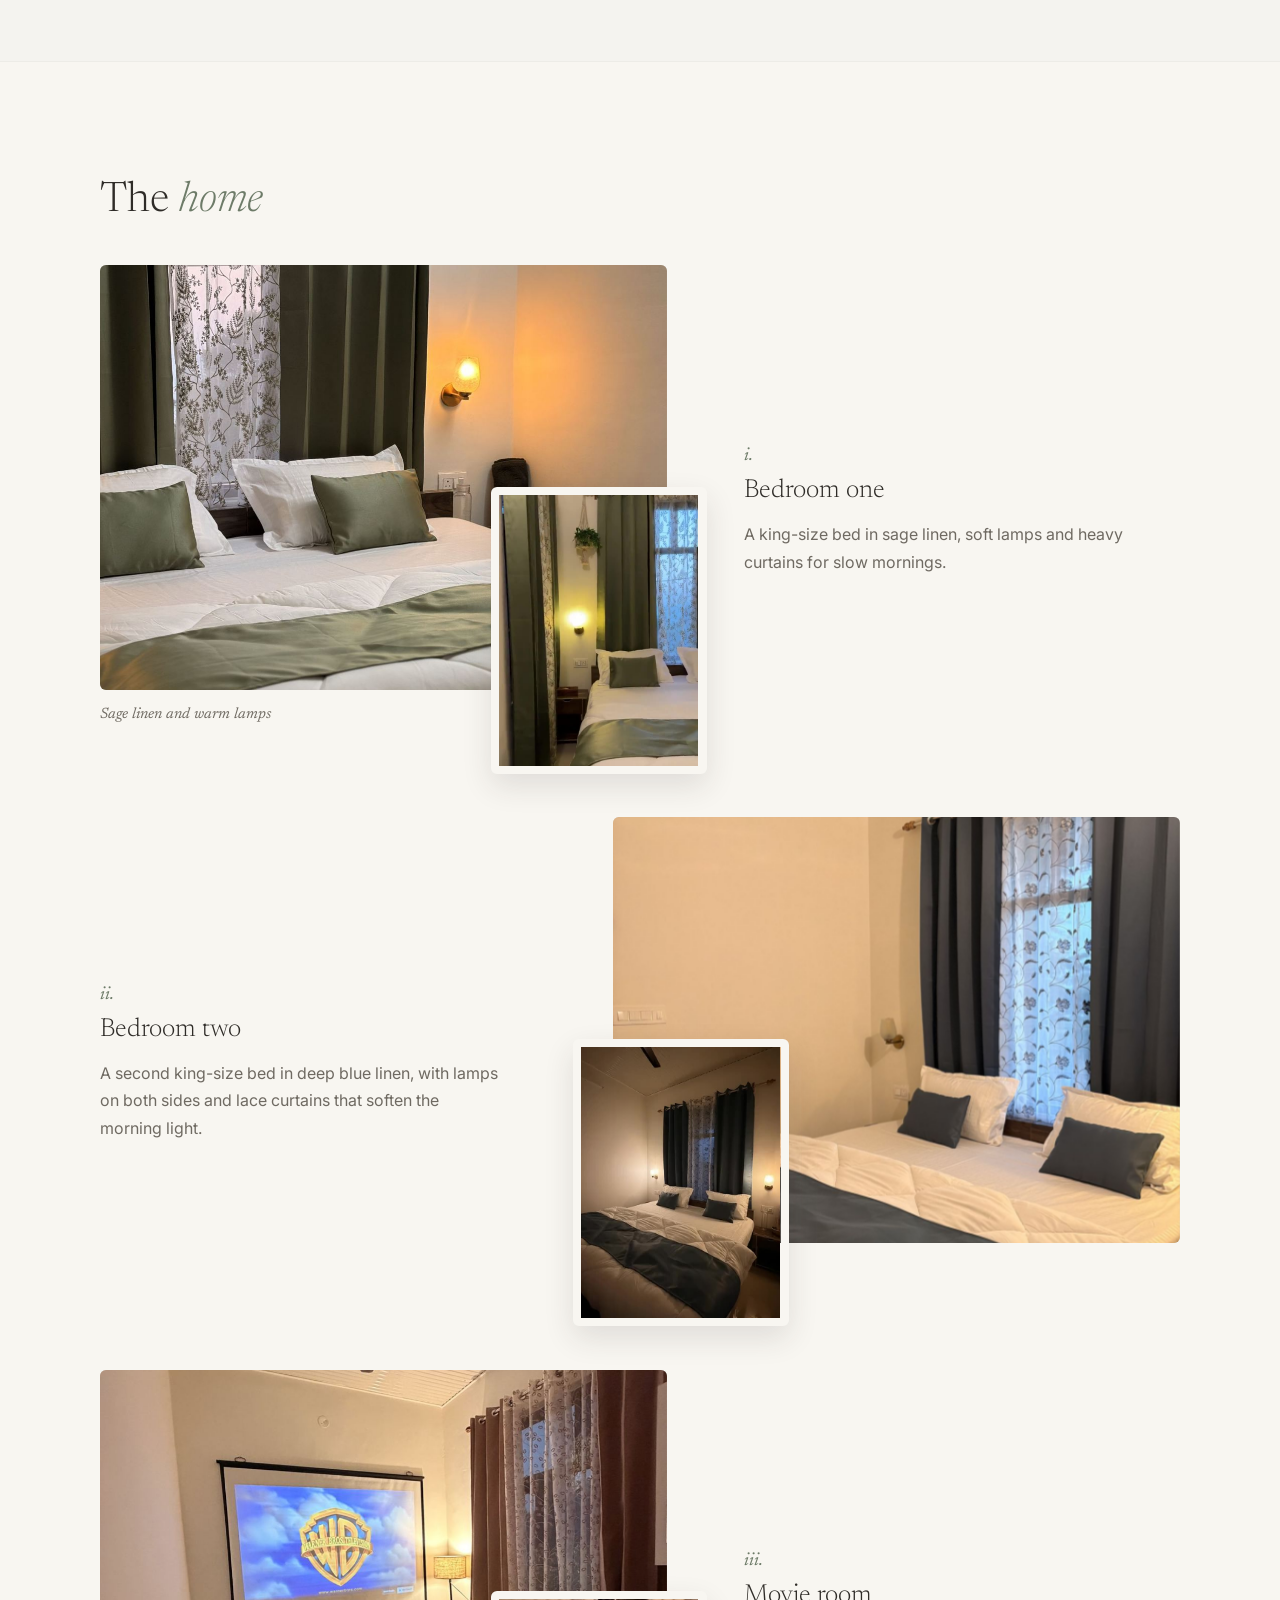
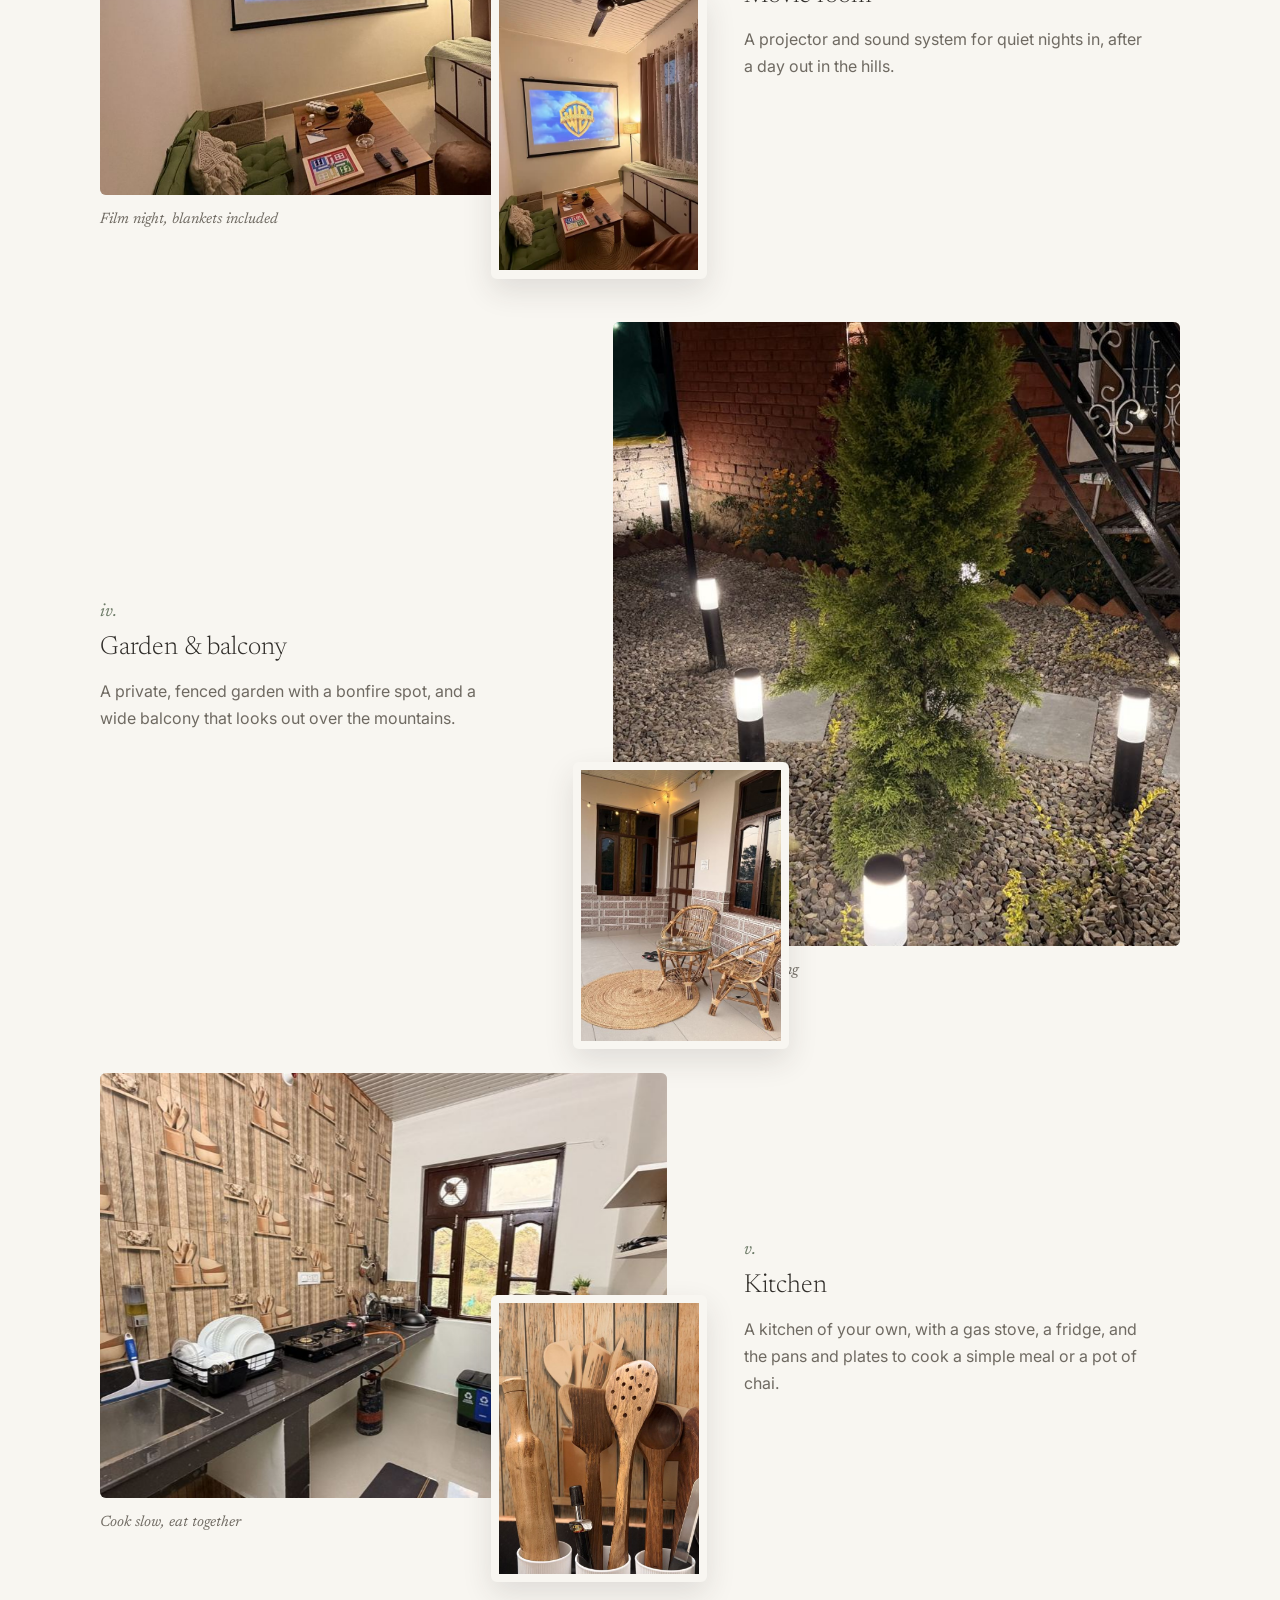
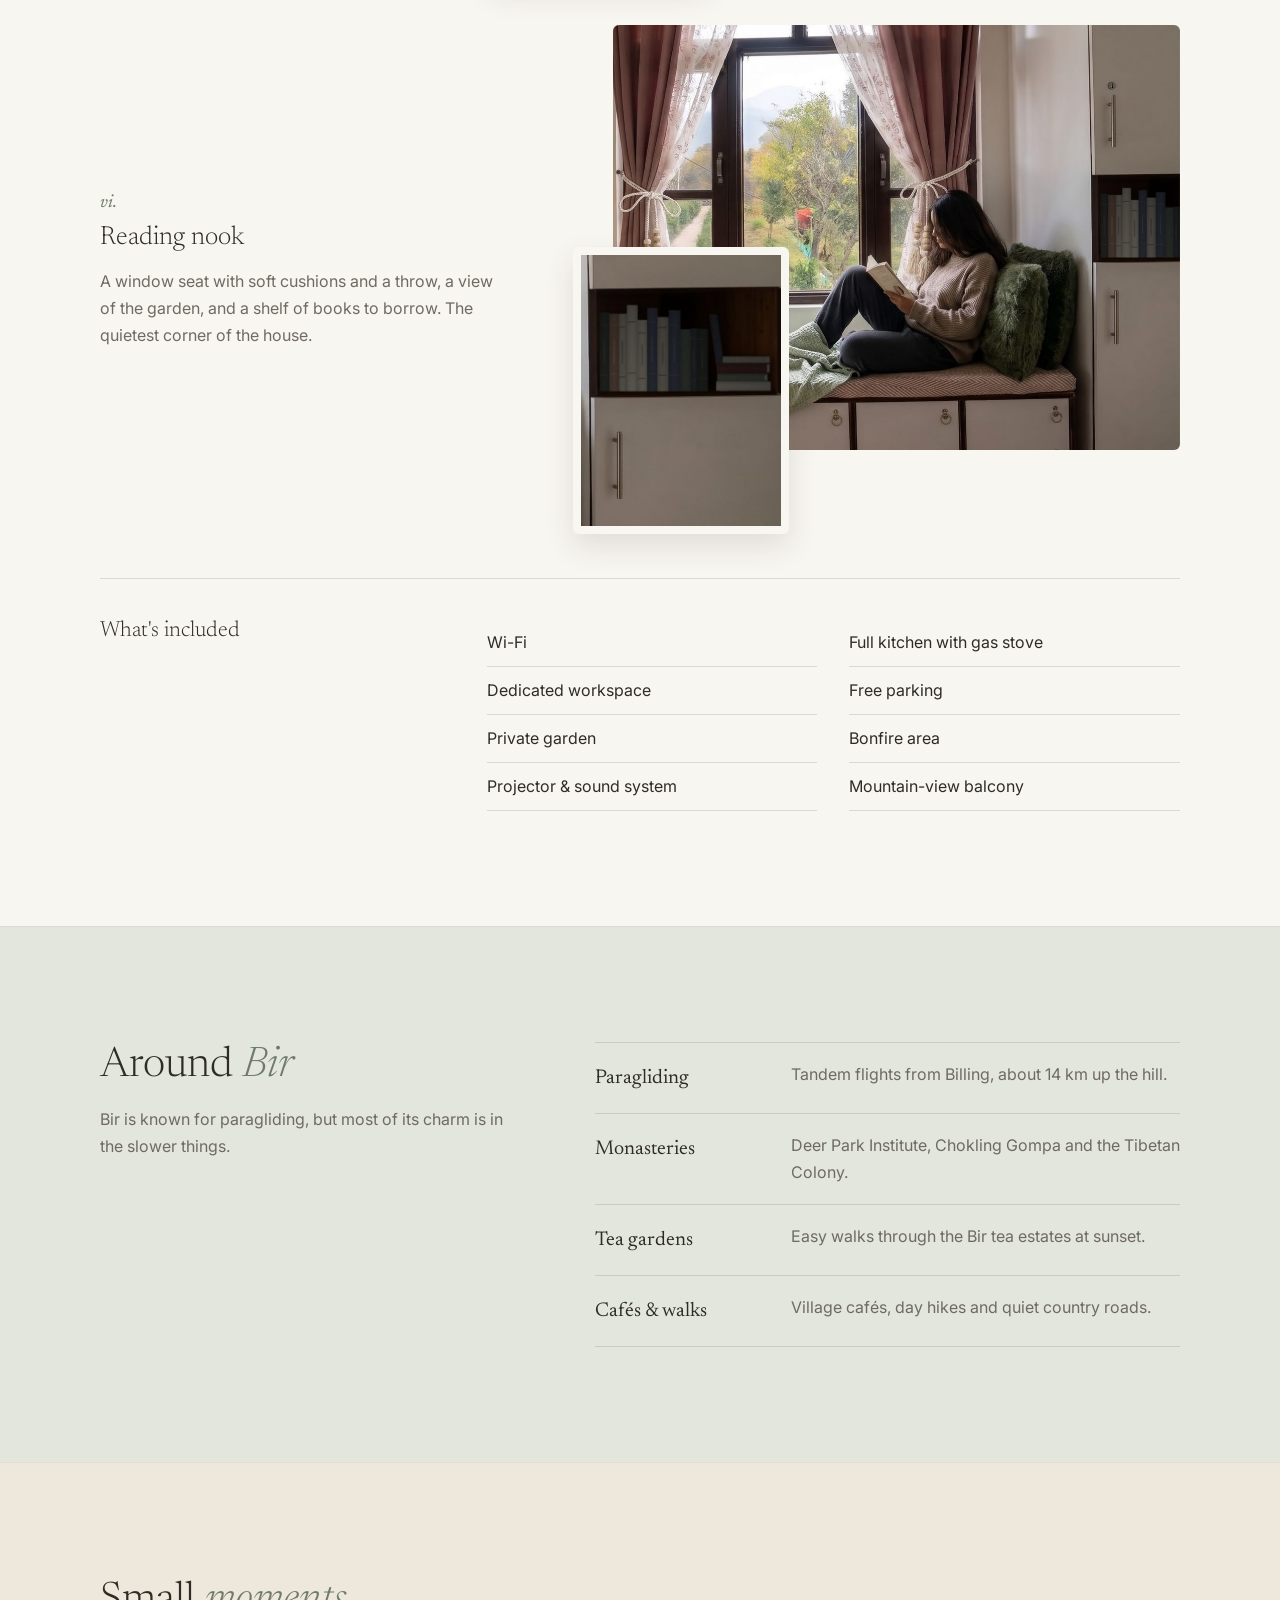
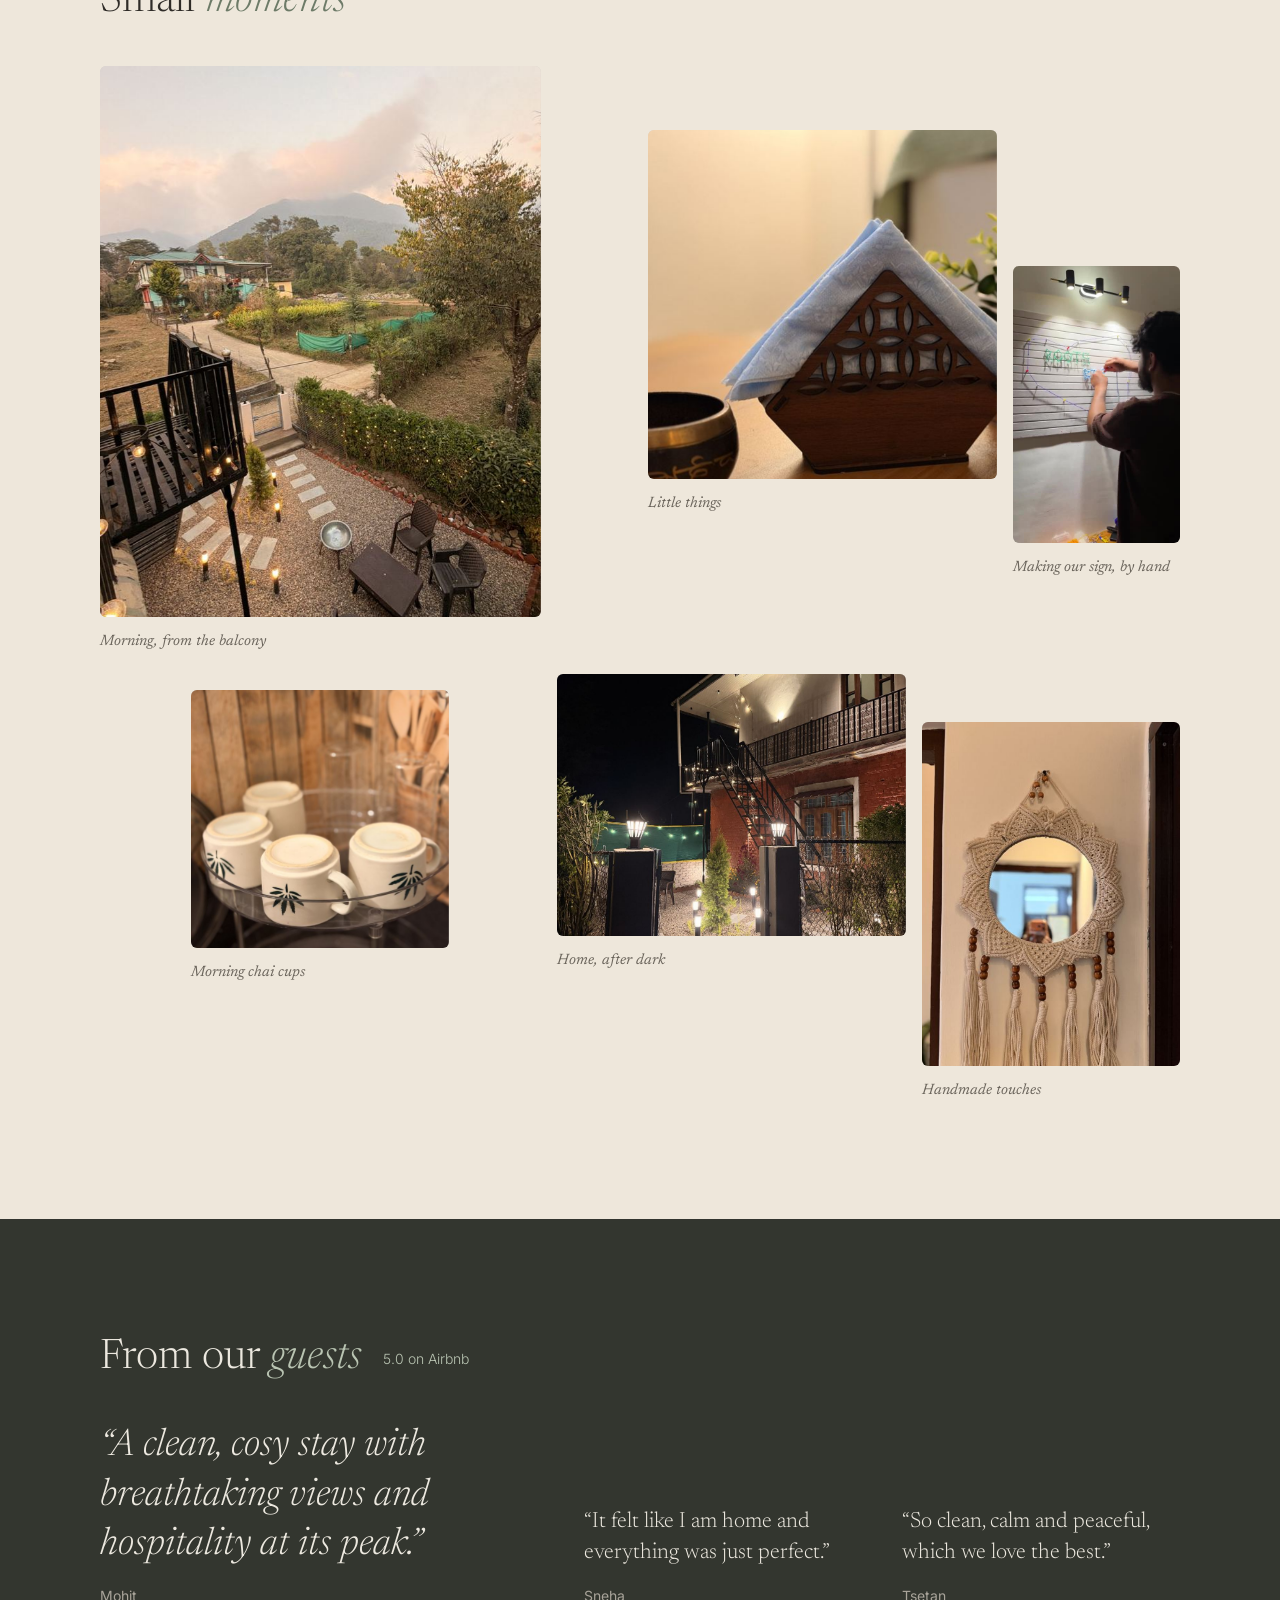
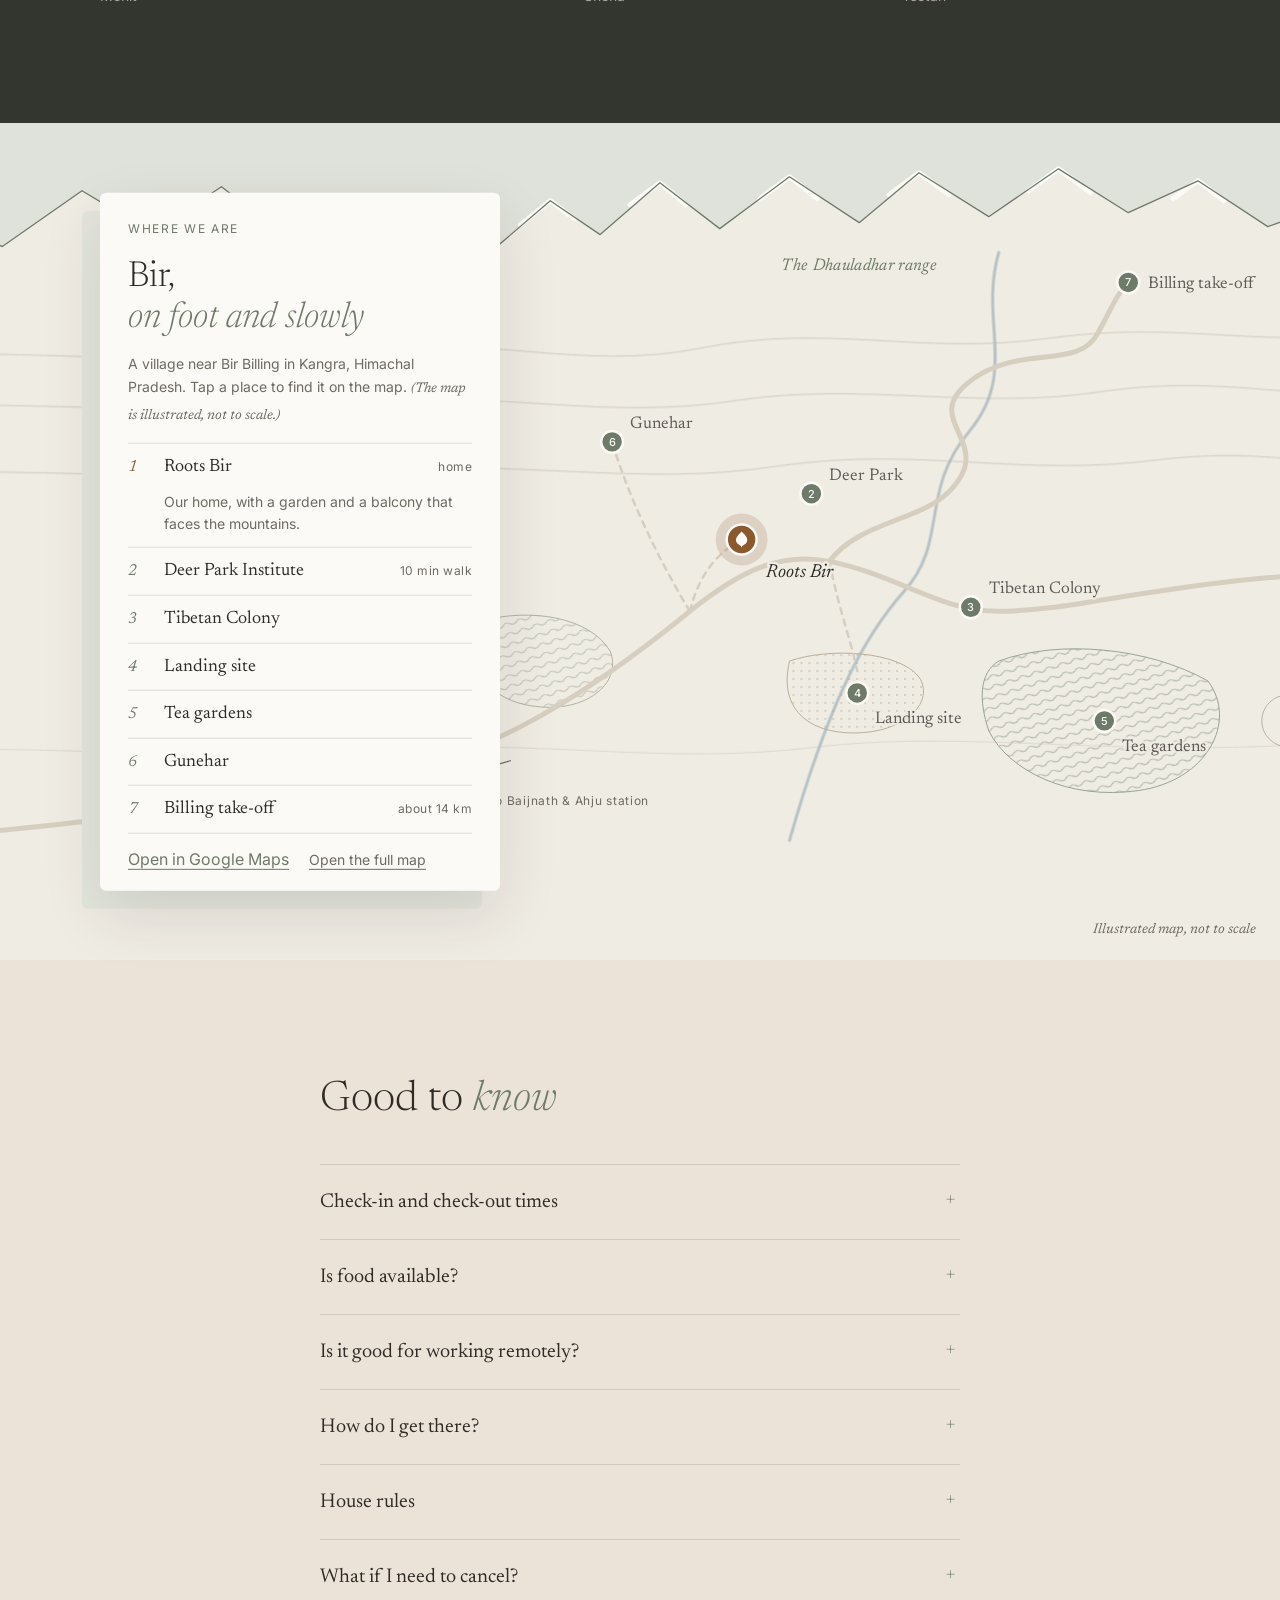
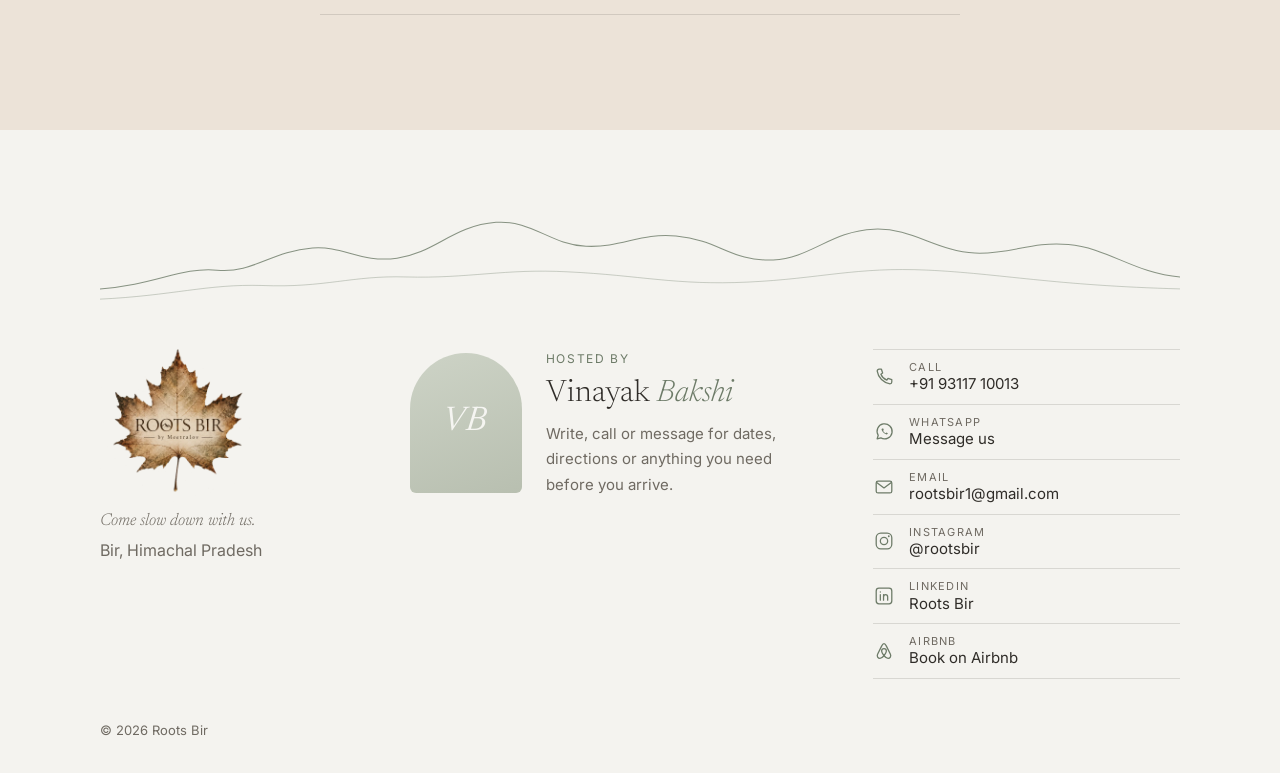
==== commit 8957f08e: "Merge pull request #22 from anu-shree123/chat-button Add WhatsApp chat button" ====
--- a/index.html
+++ b/index.html
@@ -438,6 +438,11 @@
     <div class="bd-msg" aria-live="polite"></div>
   </dialog>
 
+  <!-- Floating chat: opens WhatsApp, no login needed -->
+  <a class="chat-fab" href="https://wa.me/919311710013?text=Hi%2C%20I%20have%20a%20question%20about%20staying%20at%20Roots%20Bir." target="_blank" rel="noopener" aria-label="Chat with us on WhatsApp">
+    <svg viewBox="0 0 24 24" aria-hidden="true"><path d="M12 2.2a9.7 9.7 0 0 0-8.4 14.6L2.3 21.7l5-1.3A9.7 9.7 0 1 0 12 2.2Zm0 17.7a8 8 0 0 1-4.1-1.1l-.3-.2-3 .8.8-2.9-.2-.3A8 8 0 1 1 12 19.9Zm4.4-6c-.2-.1-1.4-.7-1.7-.8-.2-.1-.4-.1-.5.1l-.8.9c-.1.2-.3.2-.5.1a6.5 6.5 0 0 1-3.2-2.8c-.2-.4.2-.4.7-1.3.1-.2 0-.3 0-.4l-.8-1.8c-.2-.5-.4-.4-.5-.4h-.5a.9.9 0 0 0-.7.3 2.8 2.8 0 0 0-.9 2.1 4.9 4.9 0 0 0 1 2.6 11.2 11.2 0 0 0 4.3 3.8c1.6.7 2.2.7 3 .6.5-.1 1.4-.6 1.6-1.1.2-.6.2-1 .1-1.1l-.6-.4Z"/></svg>
+    <span>Chat with us</span>
+  </a>
   <script src="main.js"></script>
   <script src="booking.js"></script>
 </body>
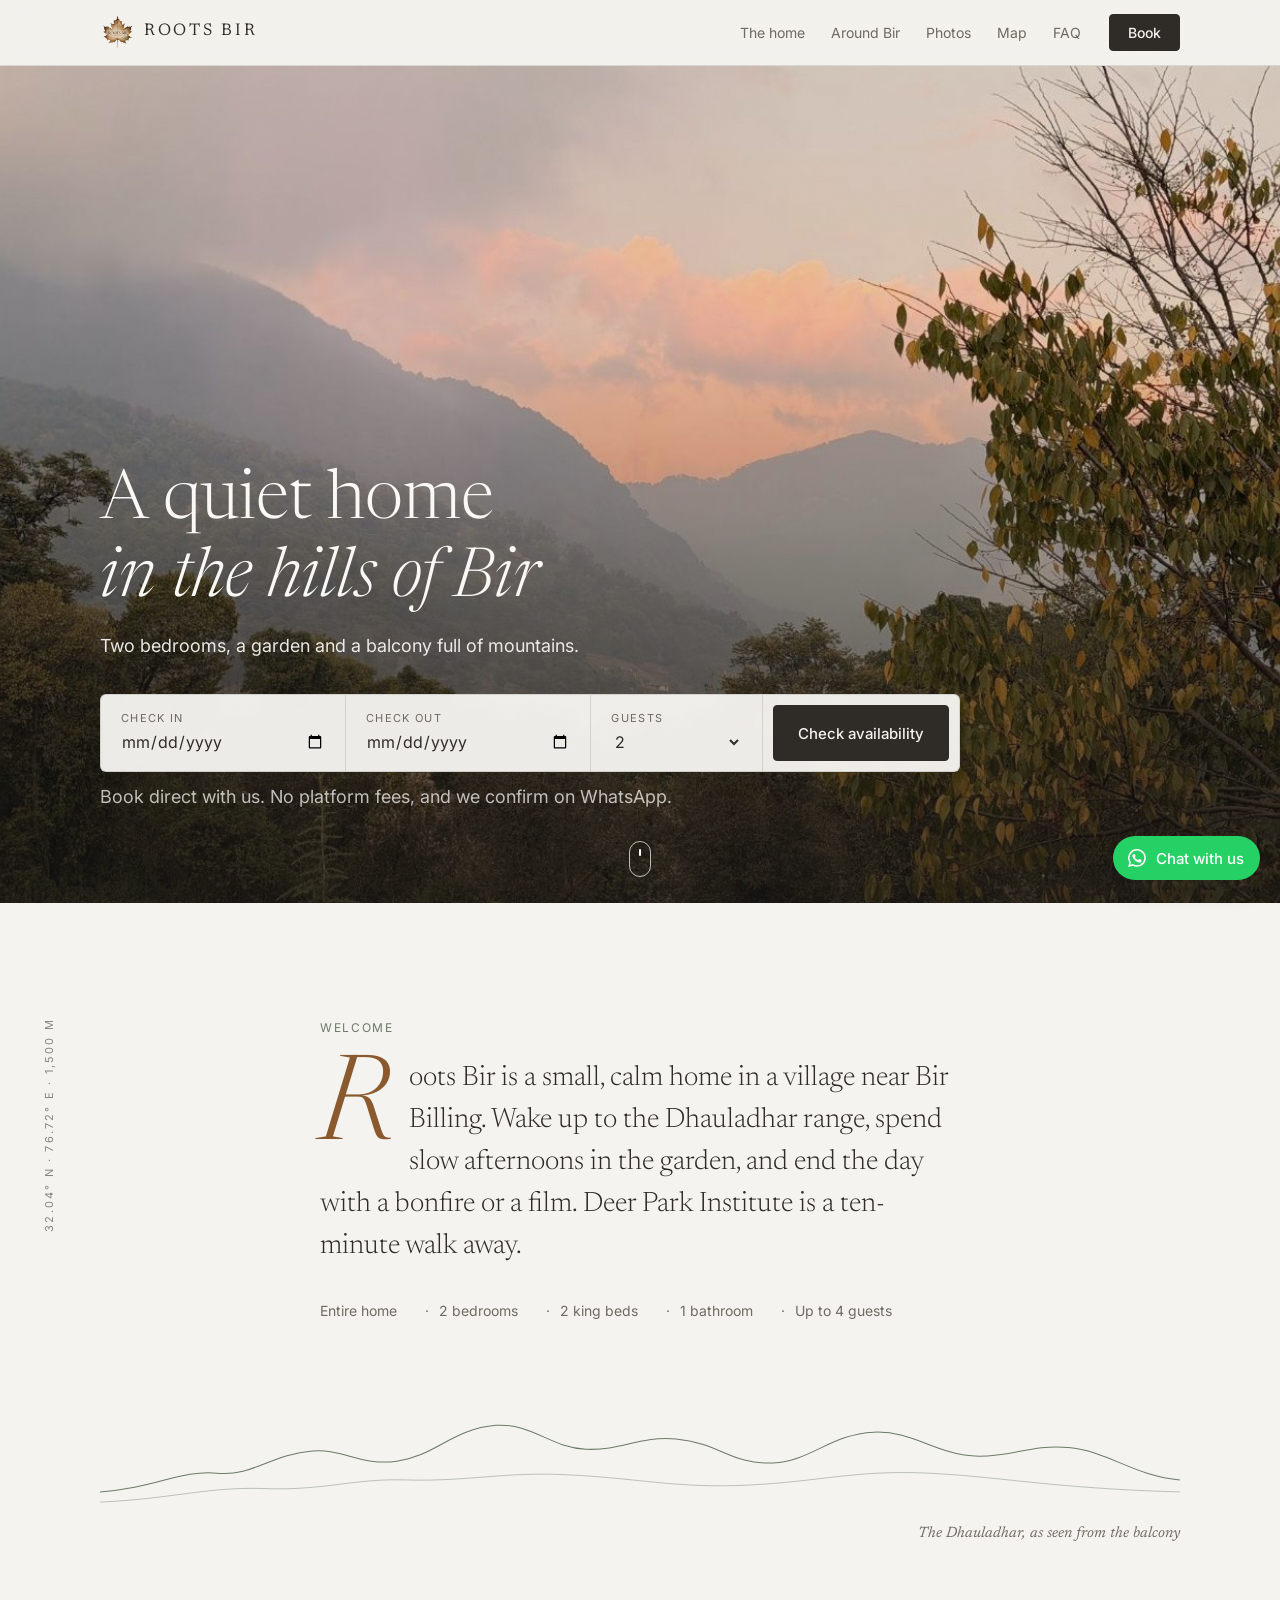
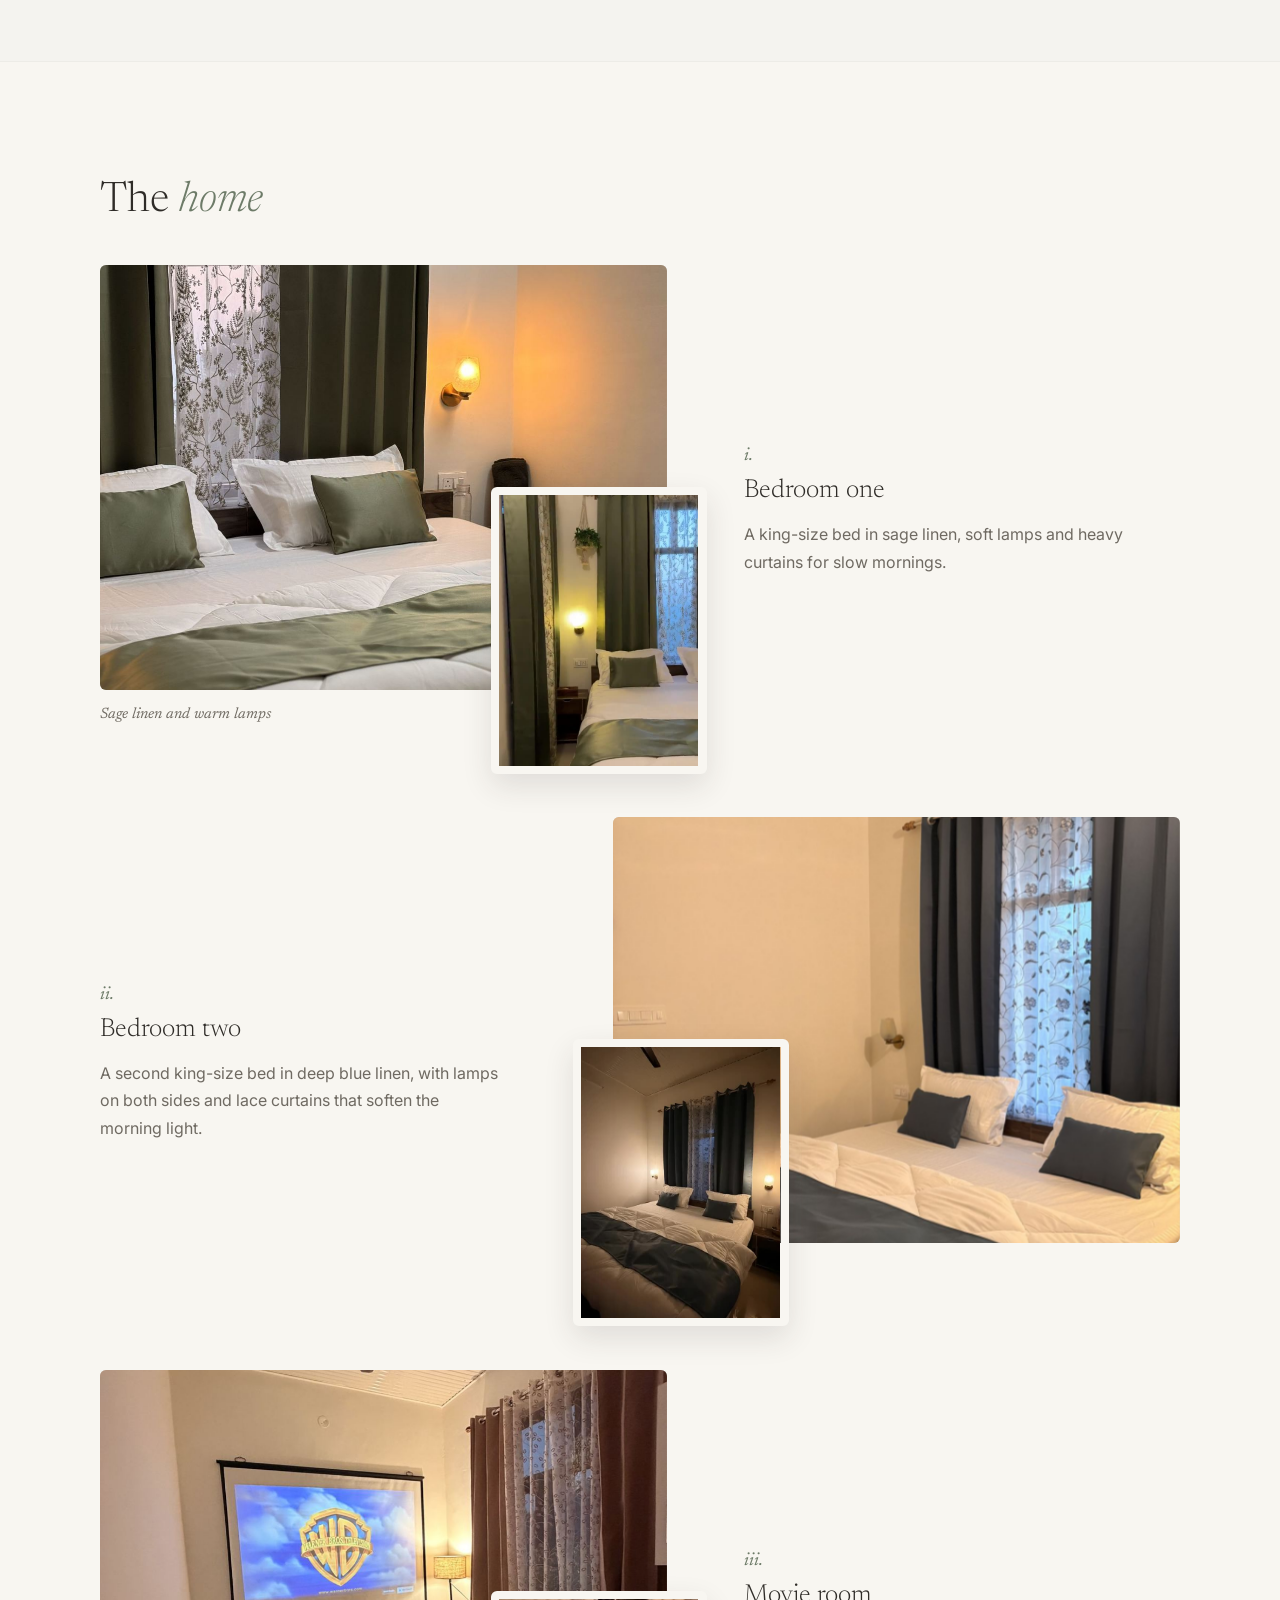
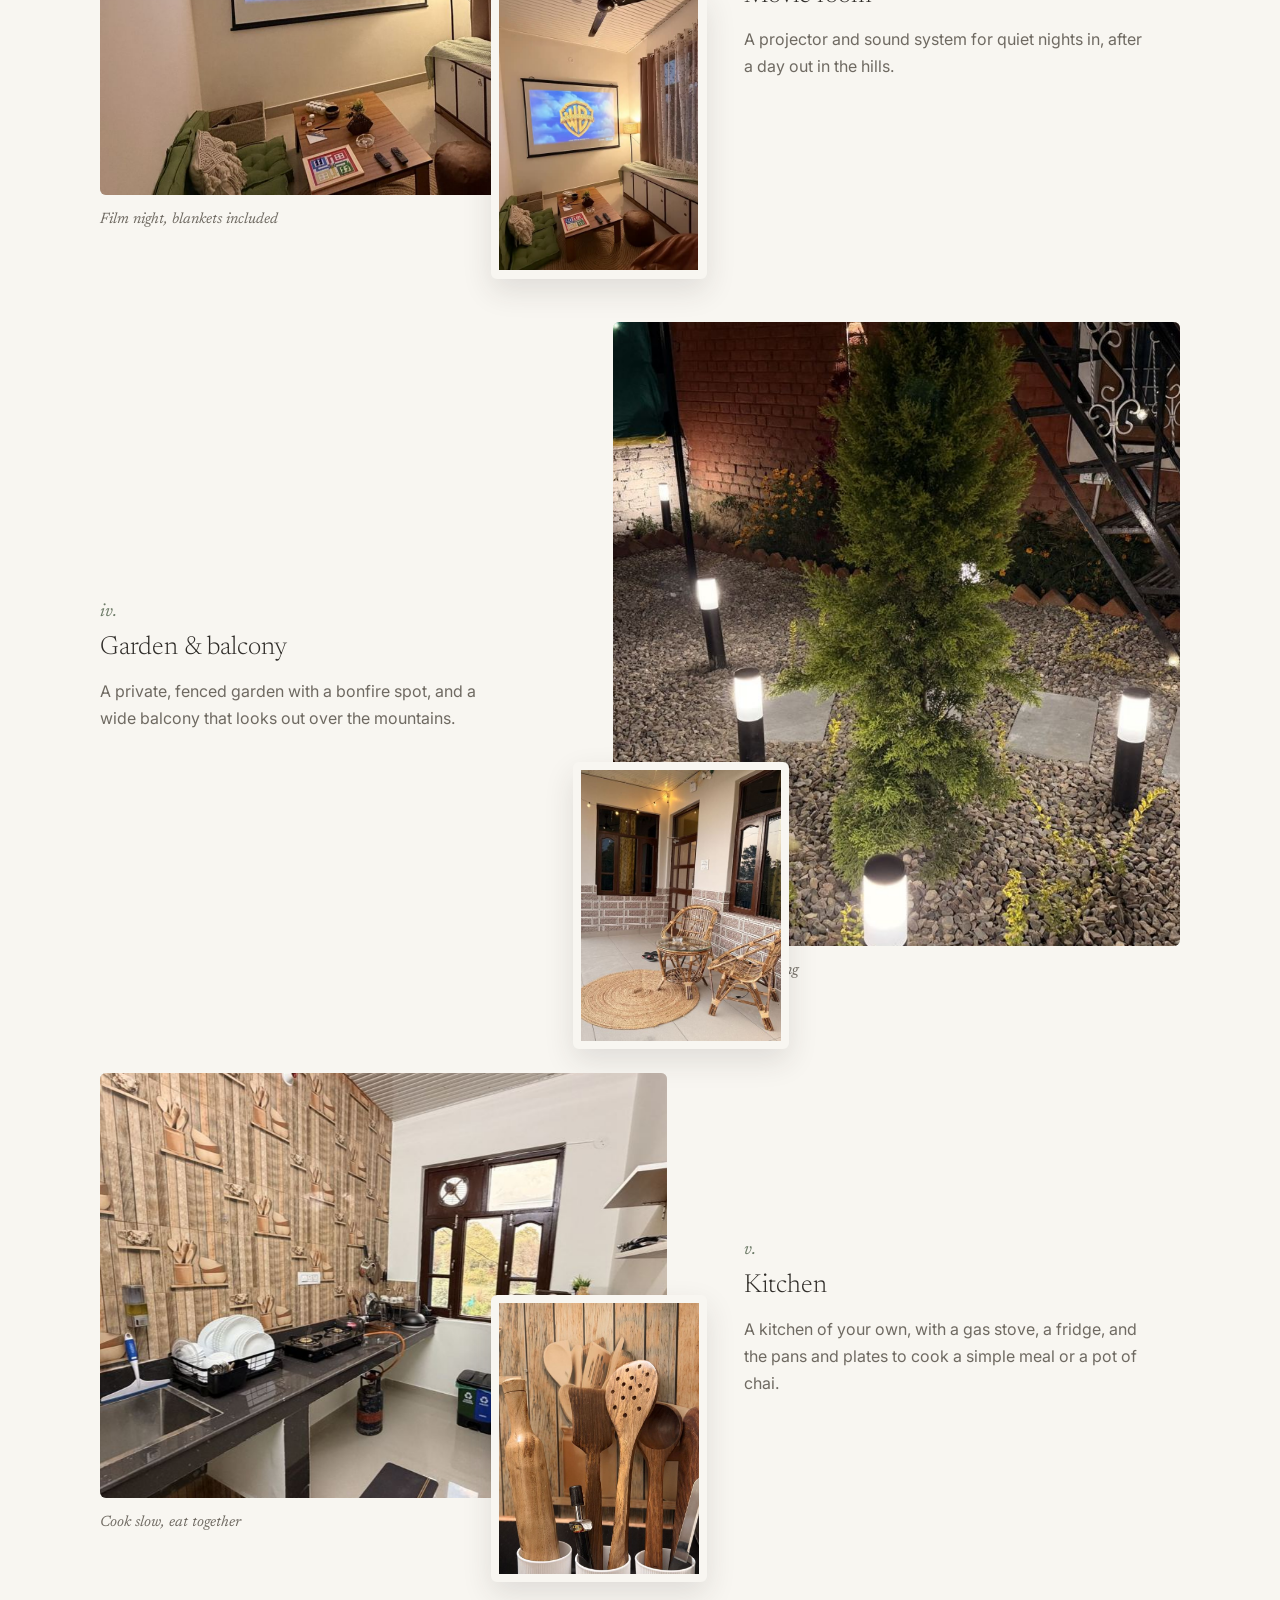
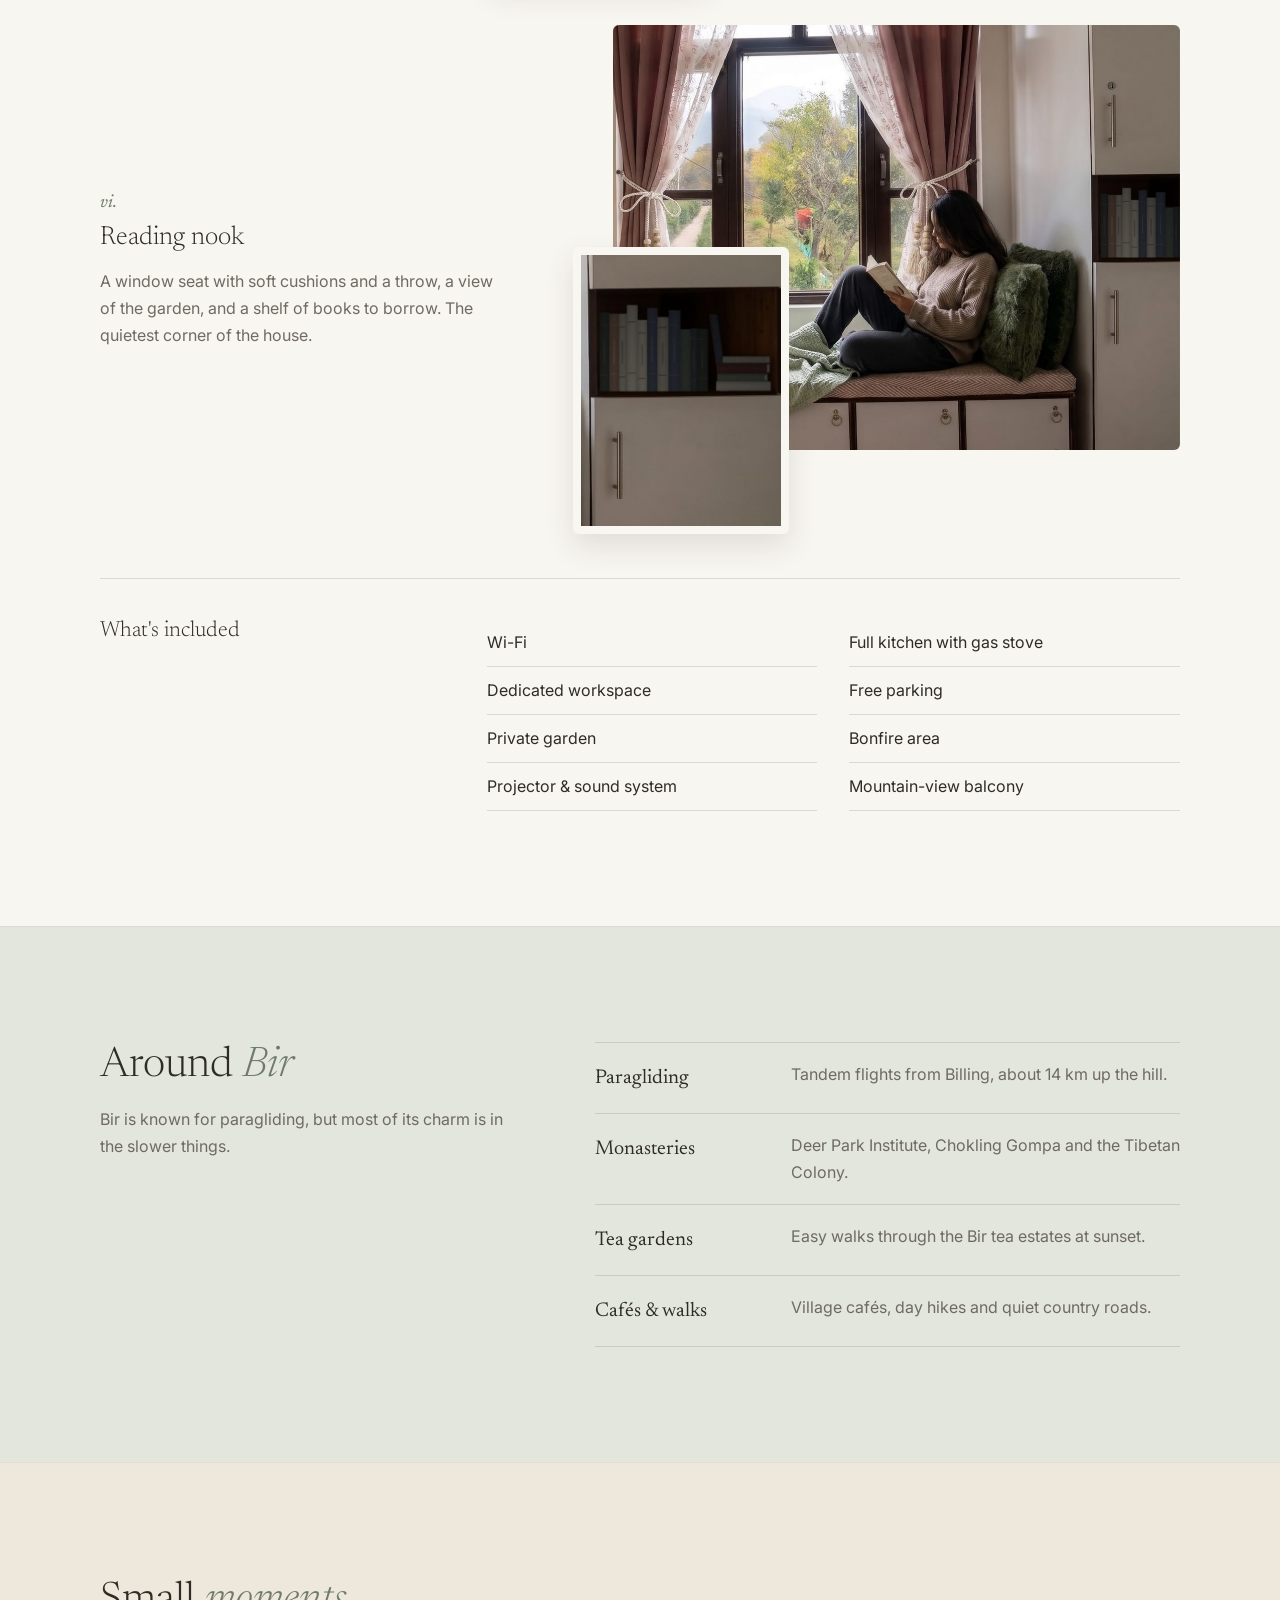
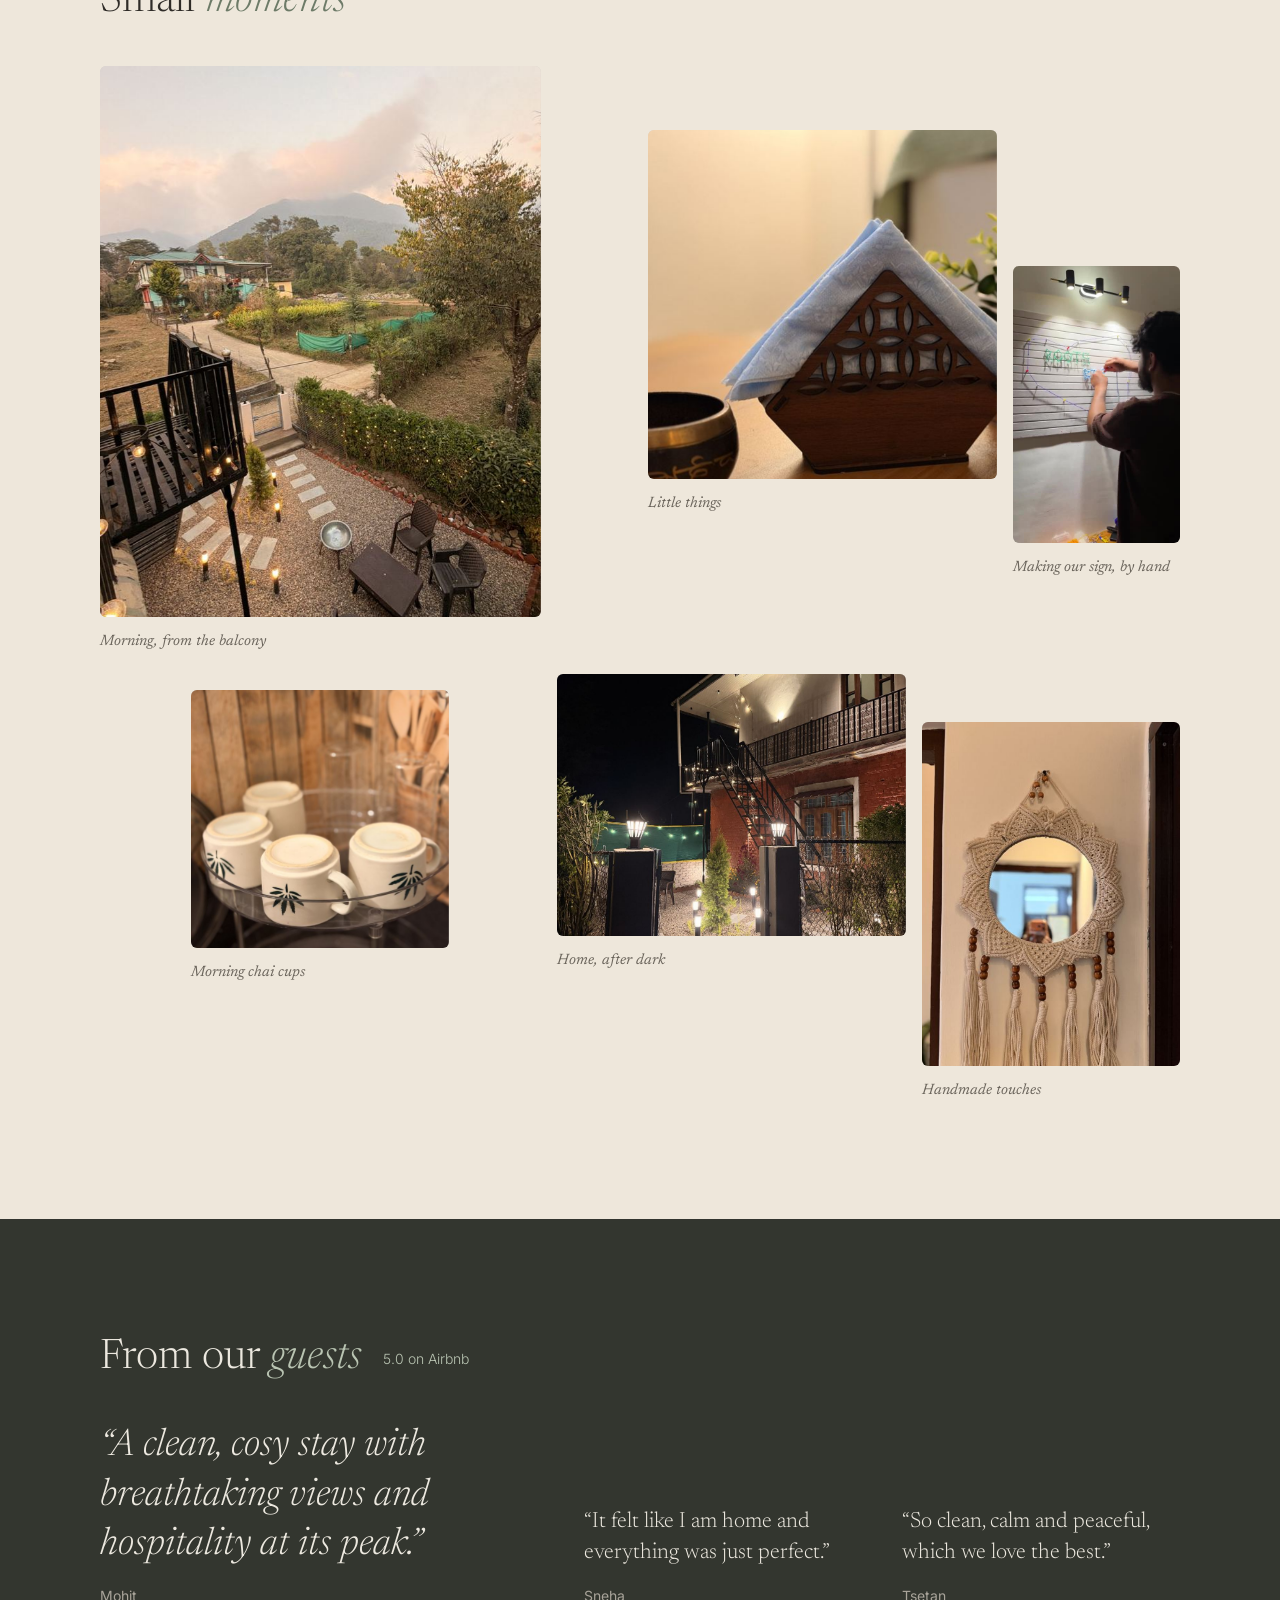
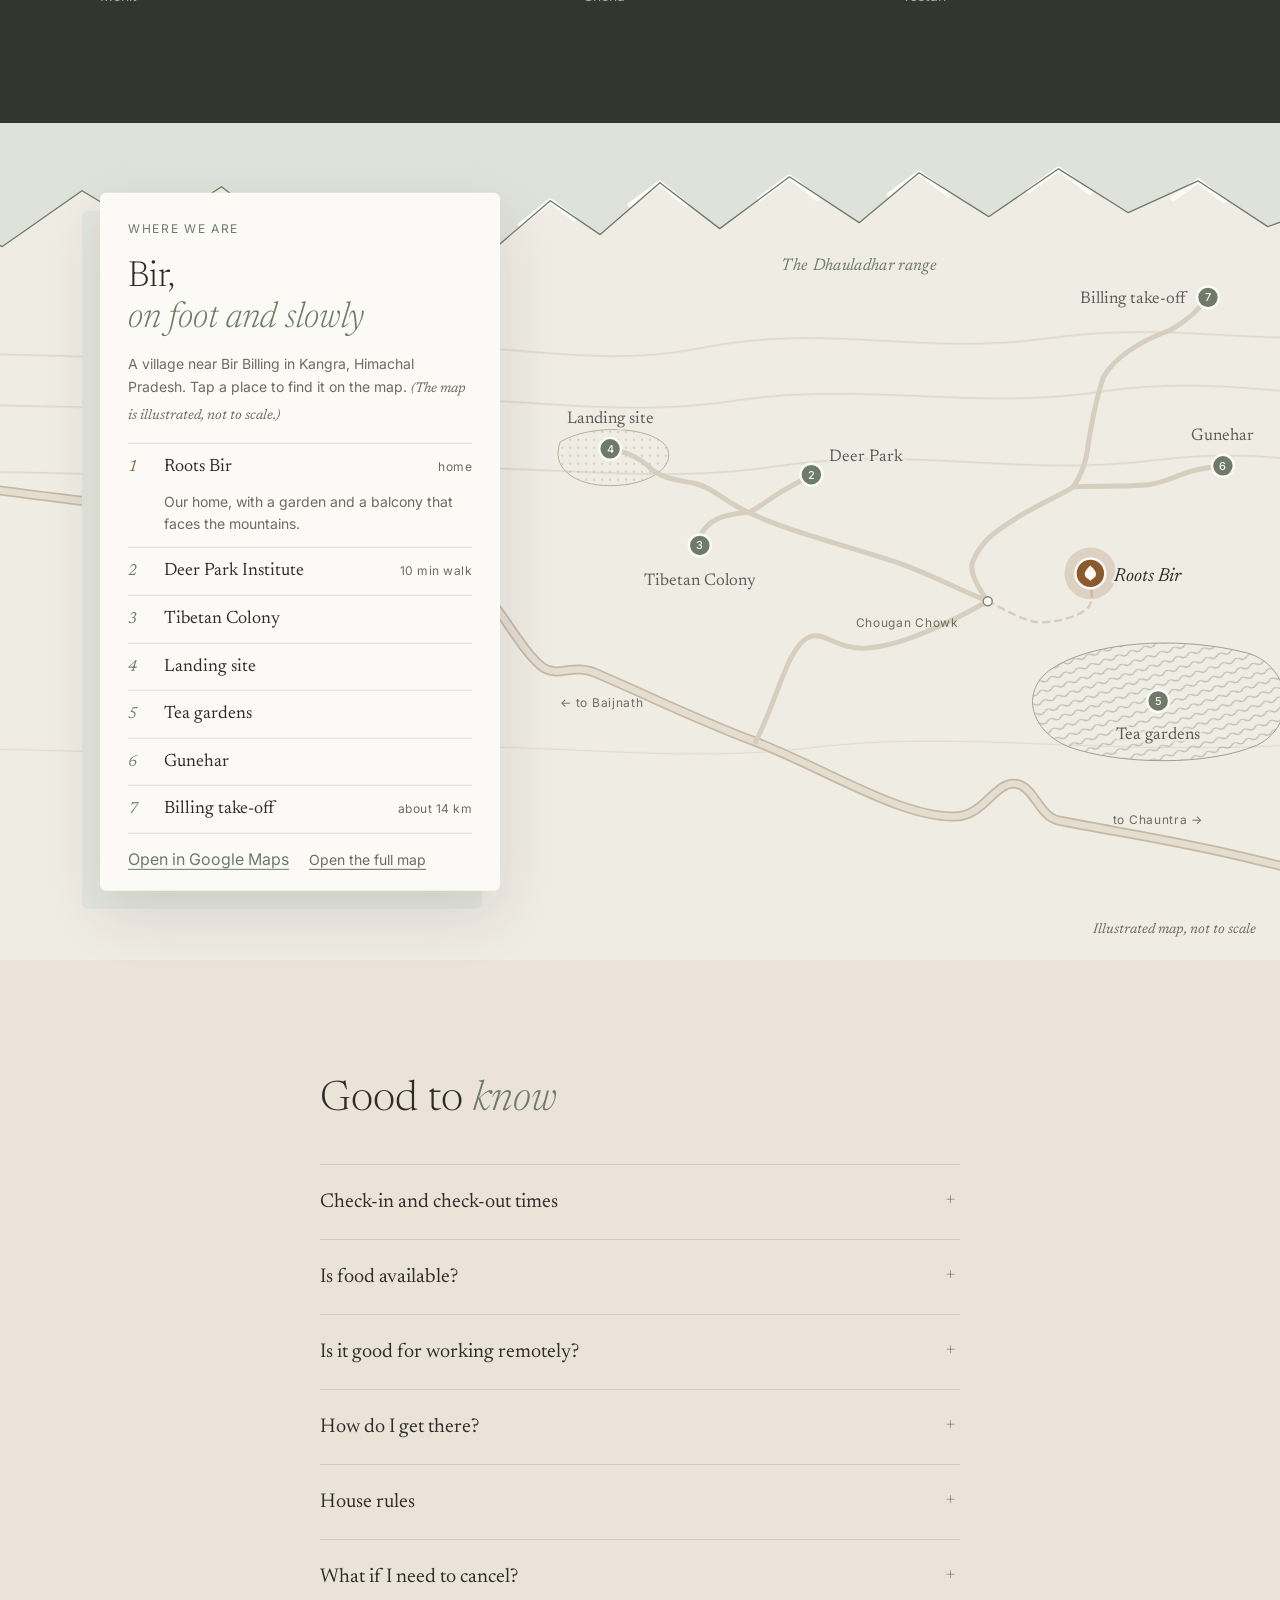
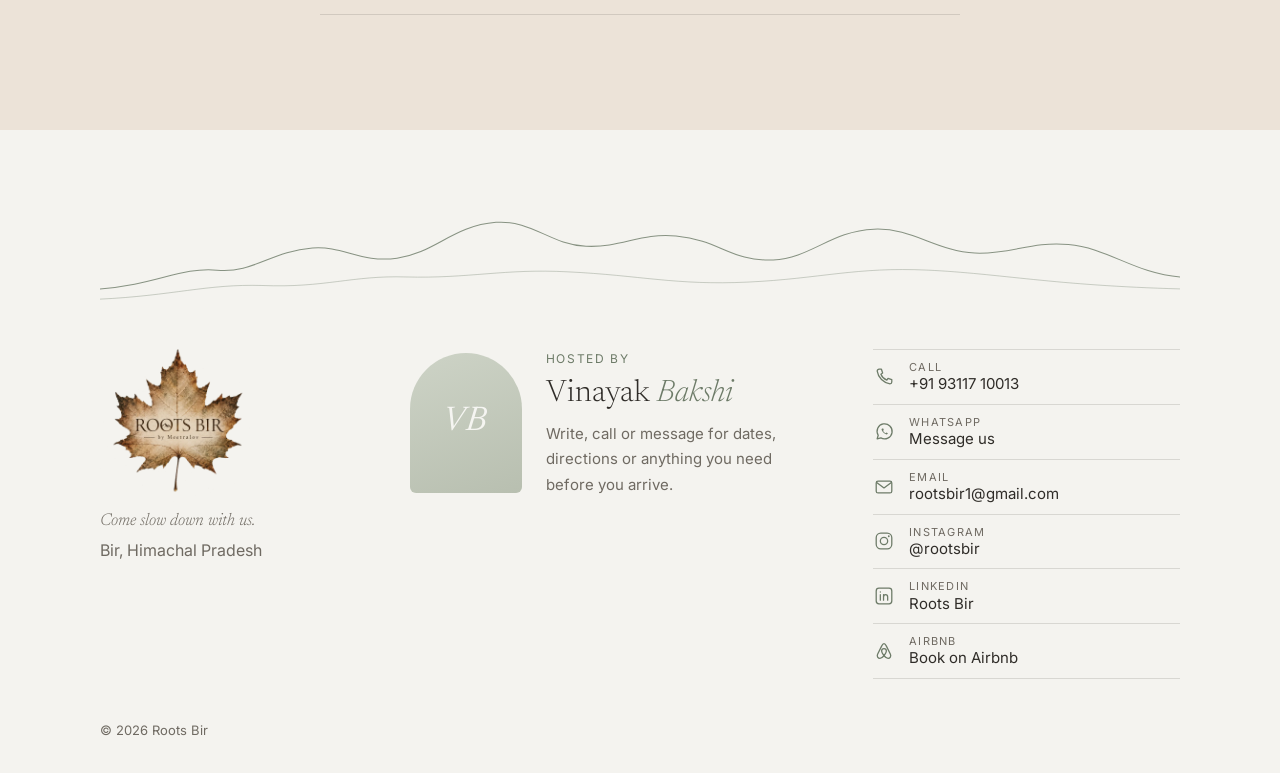
==== commit 7b5f17d5: "Merge pull request #23 from anu-shree123/map-update Redraw the Bir map from the sketch" ====
--- a/index.html
+++ b/index.html
@@ -211,7 +211,7 @@
     <div class="map-stage">
       <!-- The illustrated map fills the screen -->
       <div class="map-canvas">
-        <svg viewBox="-440 -20 1440 840" data-vb-wide="-440 -20 1440 840" data-vb-narrow="190 96 720 600" preserveAspectRatio="xMidYMid slice" role="img" aria-labelledby="map-t">
+        <svg viewBox="-440 -20 1440 840" data-vb-wide="-440 -20 1440 840" data-vb-narrow="160 100 780 650" preserveAspectRatio="xMidYMid slice" role="img" aria-labelledby="map-t">
           <title id="map-t">Illustrated map of Bir showing Roots Bir and nearby places</title>
           <defs>
             <pattern id="tea" width="14" height="10" patternUnits="userSpaceOnUse" patternTransform="rotate(-18)">
@@ -240,33 +240,48 @@
             <path d="M-500 612 C-320 600 -160 624 0 610 C180 596 300 626 460 606 C620 588 760 620 1000 600" opacity=".6"/>
           </g>
 
-          <!-- stream coming down from the hills -->
-          <path d="M640 110 C620 180 660 230 610 290 C560 350 590 400 545 450 C505 495 470 560 430 700" fill="none" stroke="#a9b8bd" stroke-width="3" stroke-linecap="round" opacity=".8"/>
-
-          <!-- tea gardens -->
-          <path d="M640 520 C700 498 790 506 850 540 C880 580 850 640 780 650 C710 660 650 630 630 590 C620 560 620 532 640 520 Z" fill="url(#tea)" stroke="#8f9c88" stroke-width="1" opacity=".9"/>
-          <path d="M120 480 C170 466 230 476 250 510 C262 540 230 570 180 566 C130 562 104 530 120 480 Z" fill="url(#tea)" stroke="#8f9c88" stroke-width="1" opacity=".7"/>
+
+          <!-- tea gardens, south-east of Chougan Chowk -->
+          <path d="M690 530 C730 500 820 494 890 512 C935 526 940 584 900 604 C850 626 760 624 710 606 C672 590 662 552 690 530 Z" fill="url(#tea)" stroke="#8f9c88" stroke-width="1" opacity=".9"/>
 
           <!-- landing field -->
-          <path d="M430 520 C470 506 540 510 560 536 C576 560 548 590 500 592 C454 594 418 572 430 520 Z" fill="url(#field)" stroke="#b9ae98" stroke-width="1"/>
-
-          <!-- roads -->
+          <path d="M200 300 C230 282 290 284 306 304 C318 324 290 344 250 344 C214 344 190 326 200 300 Z" fill="url(#field)" stroke="#b9ae98" stroke-width="1"/>
+
+          <!-- main road: Baijnath to Chauntra -->
           <g fill="none" stroke-linecap="round" stroke-linejoin="round">
-            <path class="road" d="M-500 700 C-300 690 -120 660 0 640 C120 620 220 560 330 470 C380 430 420 410 470 420 C540 434 580 470 640 470 C720 470 800 440 1000 430"/>
-            <path class="road" d="M470 420 C500 380 560 380 590 350 C640 300 560 280 610 240 C660 200 720 230 740 190 C756 160 760 150 770 140"/>
-            <path class="lane" d="M330 470 C340 430 360 410 382 398"/>
-            <path class="lane" d="M330 470 C300 420 270 360 252 300"/>
-            <path class="lane" d="M470 420 C480 470 492 500 498 530"/>
-          </g>
-
-          <!-- off-map pointer -->
+            <path class="highway-edge" d="M-500 330 C-300 360 -60 380 80 420 C130 436 150 500 182 526 C200 538 212 520 240 534 C300 560 340 580 396 601 C470 630 540 676 595 676 C625 676 635 643 655 643 C675 643 680 676 700 680 C760 692 820 700 900 720 C960 734 1010 748 1060 760"/>
+            <path class="highway" d="M-500 330 C-300 360 -60 380 80 420 C130 436 150 500 182 526 C200 538 212 520 240 534 C300 560 340 580 396 601 C470 630 540 676 595 676 C625 676 635 643 655 643 C675 643 680 676 700 680 C760 692 820 700 900 720 C960 734 1010 748 1060 760"/>
+          </g>
+
+          <!-- roads out of Chougan Chowk -->
+          <g fill="none" stroke-linecap="round" stroke-linejoin="round">
+            <!-- down to the main road -->
+            <path class="road" d="M629 460 C590 482 540 506 505 507 C480 508 466 492 452 495 C428 502 418 560 396 601"/>
+            <!-- north-west: past Deer Park and the Tibetan Colony to the landing site -->
+            <path class="road" d="M629 460 C595 446 565 430 535 420 C480 402 430 390 389 371 C365 360 352 345 336 342 C315 338 300 336 290 326 C280 316 266 310 250 307"/>
+            <path class="road" d="M389 371 C402 364 412 356 422 350 C434 343 444 338 452 333"/>
+            <path class="road" d="M389 371 C370 372 356 376 348 384 C342 390 340 395 340 399"/>
+            <!-- north: up the hill to Billing, with the turn for Gunehar -->
+            <path class="road" d="M629 460 C618 444 610 430 614 420 C622 400 636 390 660 375 C685 360 705 352 715 345 C726 328 728 316 730 301 C735 270 740 250 745 235 C760 210 790 196 812 188 C830 178 842 166 850 155"/>
+            <path class="road" d="M715 345 C740 344 768 345 790 343 C808 341 822 332 835 329 C846 326 856 325 865 324"/>
+            <!-- our lane -->
+            <path class="lane" d="M629 460 C650 470 668 482 685 481 C705 480 722 474 730 466 C734 460 734 452 732 444"/>
+          </g>
+
+          <!-- Chougan Chowk -->
           <g class="m-off">
-            <path d="M150 620 L108 632 M108 632 L120 620 M108 632 L122 640" fill="none" stroke="#6f6a62" stroke-width="1.2" stroke-linecap="round"/>
-            <text x="130" y="664">to Baijnath &amp; Ahju station</text>
+            <circle cx="629" cy="460" r="4.5" fill="#fbfaf7" stroke="#8a826f" stroke-width="1.4"/>
+            <text x="600" y="486" text-anchor="end">Chougan Chowk</text>
+          </g>
+
+          <!-- where the main road goes -->
+          <g class="m-off">
+            <text x="200" y="566">← to Baijnath</text>
+            <text x="845" y="684" text-anchor="end">to Chauntra →</text>
           </g>
 
           <!-- compass -->
-          <g transform="translate(930 580)" class="m-compass">
+          <g transform="translate(965 440)" class="m-compass">
             <circle r="26" fill="none" stroke="#b9b2a4"/>
             <path d="M0 -20 L6 4 L0 0 L-6 4 Z" fill="#6d7b68"/>
             <text y="-32" text-anchor="middle">N</text>
@@ -274,35 +289,35 @@
 
           <!-- pins (positions match the list) -->
           <g class="pins">
-            <g class="pin pin-home" data-place="1" transform="translate(382 398)" tabindex="0" role="button" aria-label="1, Roots Bir">
+            <g class="pin pin-home" data-place="1" transform="translate(732 432)" tabindex="0" role="button" aria-label="1, Roots Bir">
               <circle r="26" class="halo"/>
               <circle r="15" class="dot"/>
               <path d="M0 -8 C4 -4 7 -1 5 3 C3 6 1 5 0 8 C-1 5 -3 6 -5 3 C-7 -1 -4 -4 0 -8 Z" fill="#fbfaf7"/>
-              <text class="m-label" x="24" y="38">Roots Bir</text>
-            </g>
-            <g class="pin" data-place="2" transform="translate(452 352)" tabindex="0" role="button" aria-label="2, Deer Park Institute">
+              <text class="m-label" x="24" y="8">Roots Bir</text>
+            </g>
+            <g class="pin" data-place="2" transform="translate(452 333)" tabindex="0" role="button" aria-label="2, Deer Park Institute">
               <circle r="20" class="halo"/><circle r="11" class="dot"/><text class="num" y="4">2</text>
               <text class="m-label" x="18" y="-14">Deer Park</text>
             </g>
-            <g class="pin" data-place="3" transform="translate(612 466)" tabindex="0" role="button" aria-label="3, Tibetan Colony">
+            <g class="pin" data-place="3" transform="translate(340 404)" tabindex="0" role="button" aria-label="3, Tibetan Colony">
               <circle r="20" class="halo"/><circle r="11" class="dot"/><text class="num" y="4">3</text>
-              <text class="m-label" x="18" y="-14">Tibetan Colony</text>
-            </g>
-            <g class="pin" data-place="4" transform="translate(498 552)" tabindex="0" role="button" aria-label="4, Landing site">
+              <text class="m-label" x="0" y="40" text-anchor="middle">Tibetan Colony</text>
+            </g>
+            <g class="pin" data-place="4" transform="translate(250 307)" tabindex="0" role="button" aria-label="4, Landing site">
               <circle r="20" class="halo"/><circle r="11" class="dot"/><text class="num" y="4">4</text>
-              <text class="m-label" x="18" y="30">Landing site</text>
-            </g>
-            <g class="pin" data-place="5" transform="translate(746 580)" tabindex="0" role="button" aria-label="5, Tea gardens">
+              <text class="m-label" x="0" y="-26" text-anchor="middle">Landing site</text>
+            </g>
+            <g class="pin" data-place="5" transform="translate(800 560)" tabindex="0" role="button" aria-label="5, Tea gardens">
               <circle r="20" class="halo"/><circle r="11" class="dot"/><text class="num" y="4">5</text>
-              <text class="m-label" x="18" y="30">Tea gardens</text>
-            </g>
-            <g class="pin" data-place="6" transform="translate(252 300)" tabindex="0" role="button" aria-label="6, Gunehar village">
+              <text class="m-label" x="0" y="38" text-anchor="middle">Tea gardens</text>
+            </g>
+            <g class="pin" data-place="6" transform="translate(865 324)" tabindex="0" role="button" aria-label="6, Gunehar village">
               <circle r="20" class="halo"/><circle r="11" class="dot"/><text class="num" y="4">6</text>
-              <text class="m-label" x="18" y="-14">Gunehar</text>
-            </g>
-            <g class="pin" data-place="7" transform="translate(770 140)" tabindex="0" role="button" aria-label="7, Billing take-off">
+              <text class="m-label" x="0" y="-26" text-anchor="middle">Gunehar</text>
+            </g>
+            <g class="pin" data-place="7" transform="translate(850 155)" tabindex="0" role="button" aria-label="7, Billing take-off">
               <circle r="20" class="halo"/><circle r="11" class="dot"/><text class="num" y="4">7</text>
-              <text class="m-label" x="20" y="6">Billing take-off</text>
+              <text class="m-label" x="-22" y="6" text-anchor="end">Billing take-off</text>
             </g>
           </g>
         </svg>
